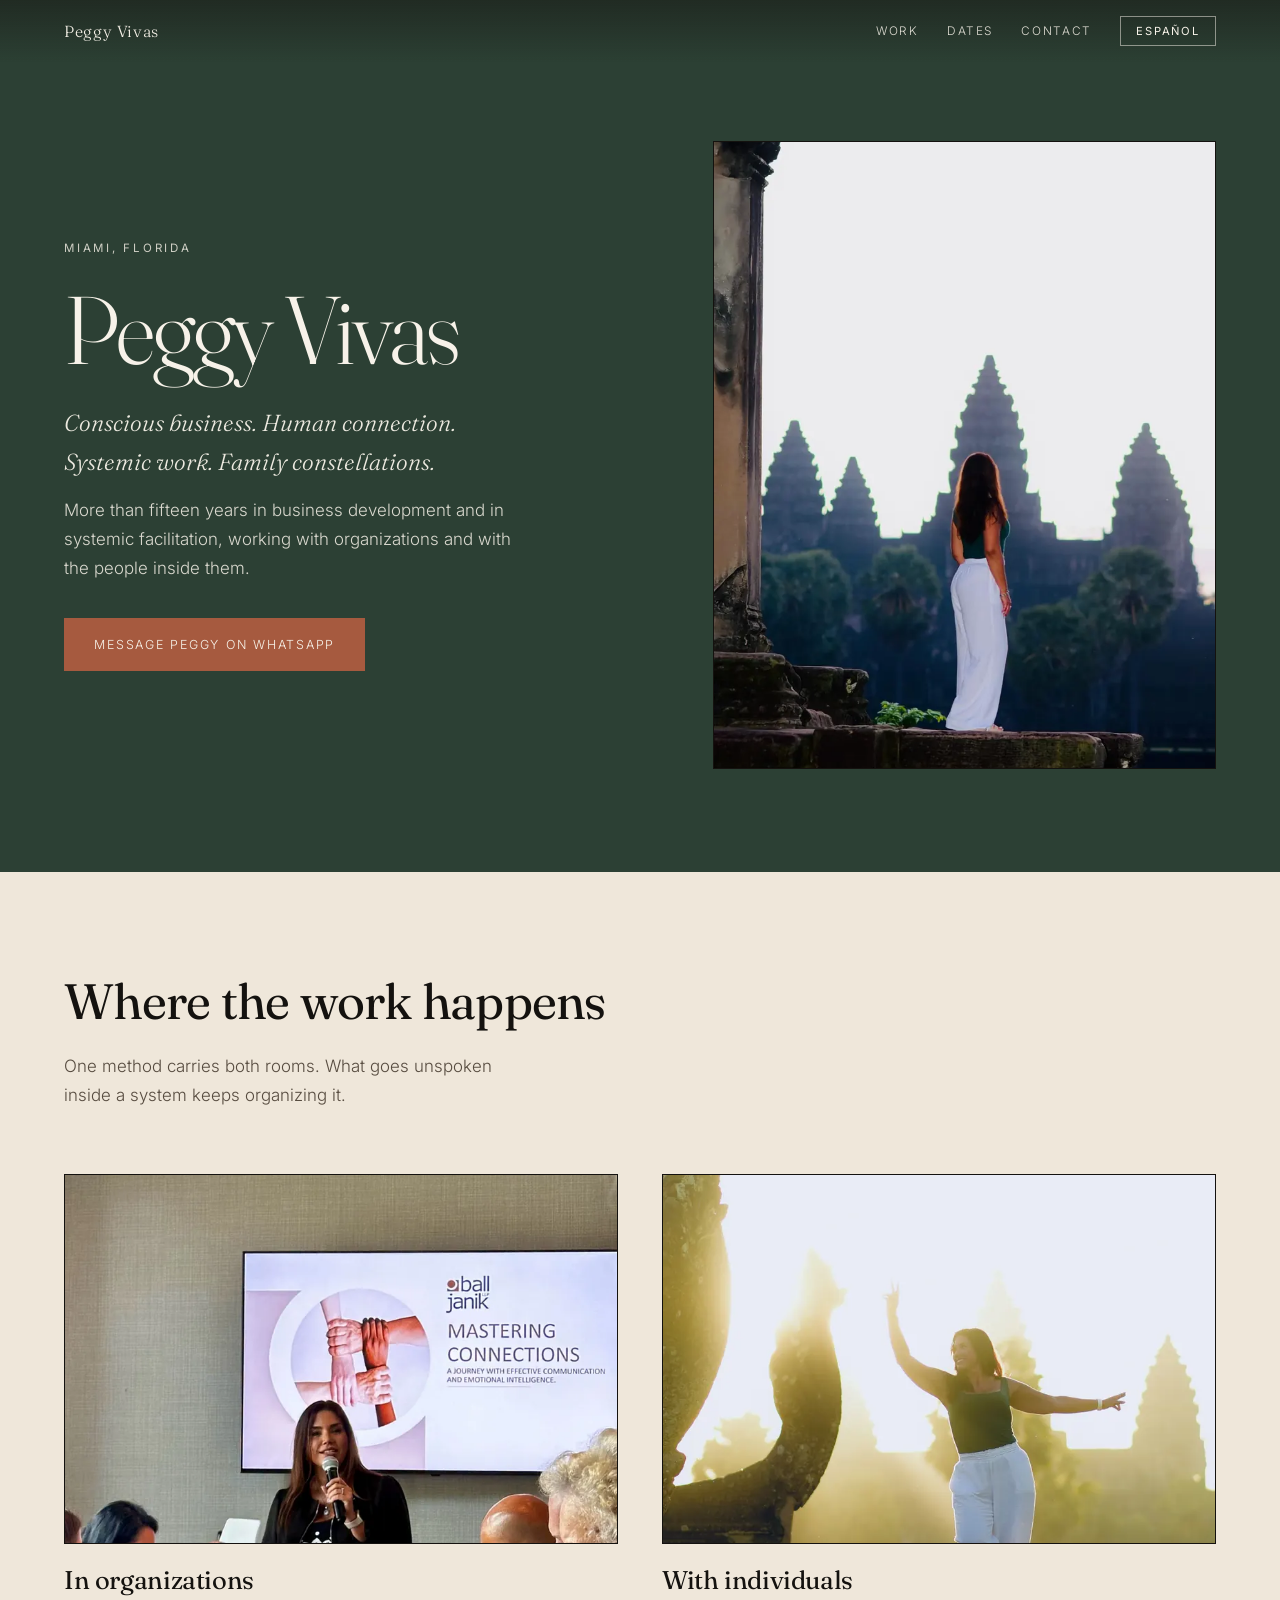
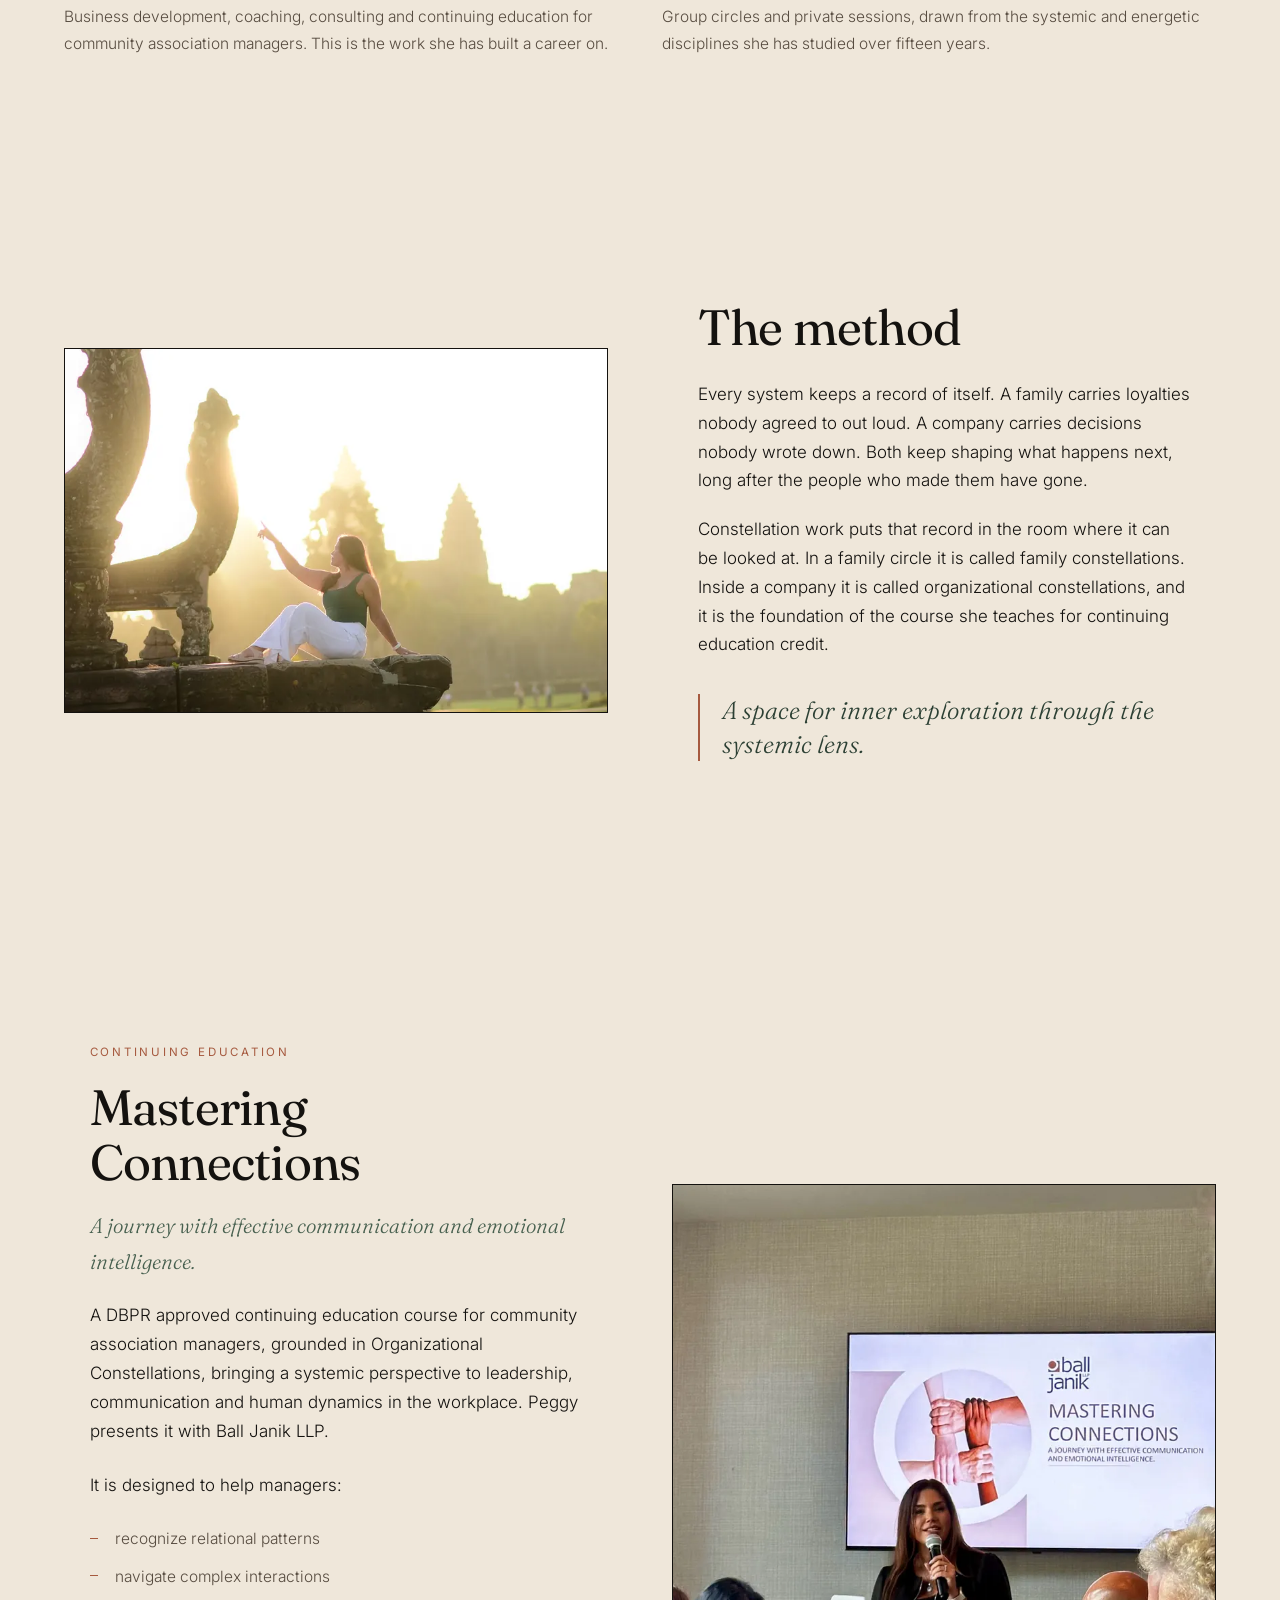
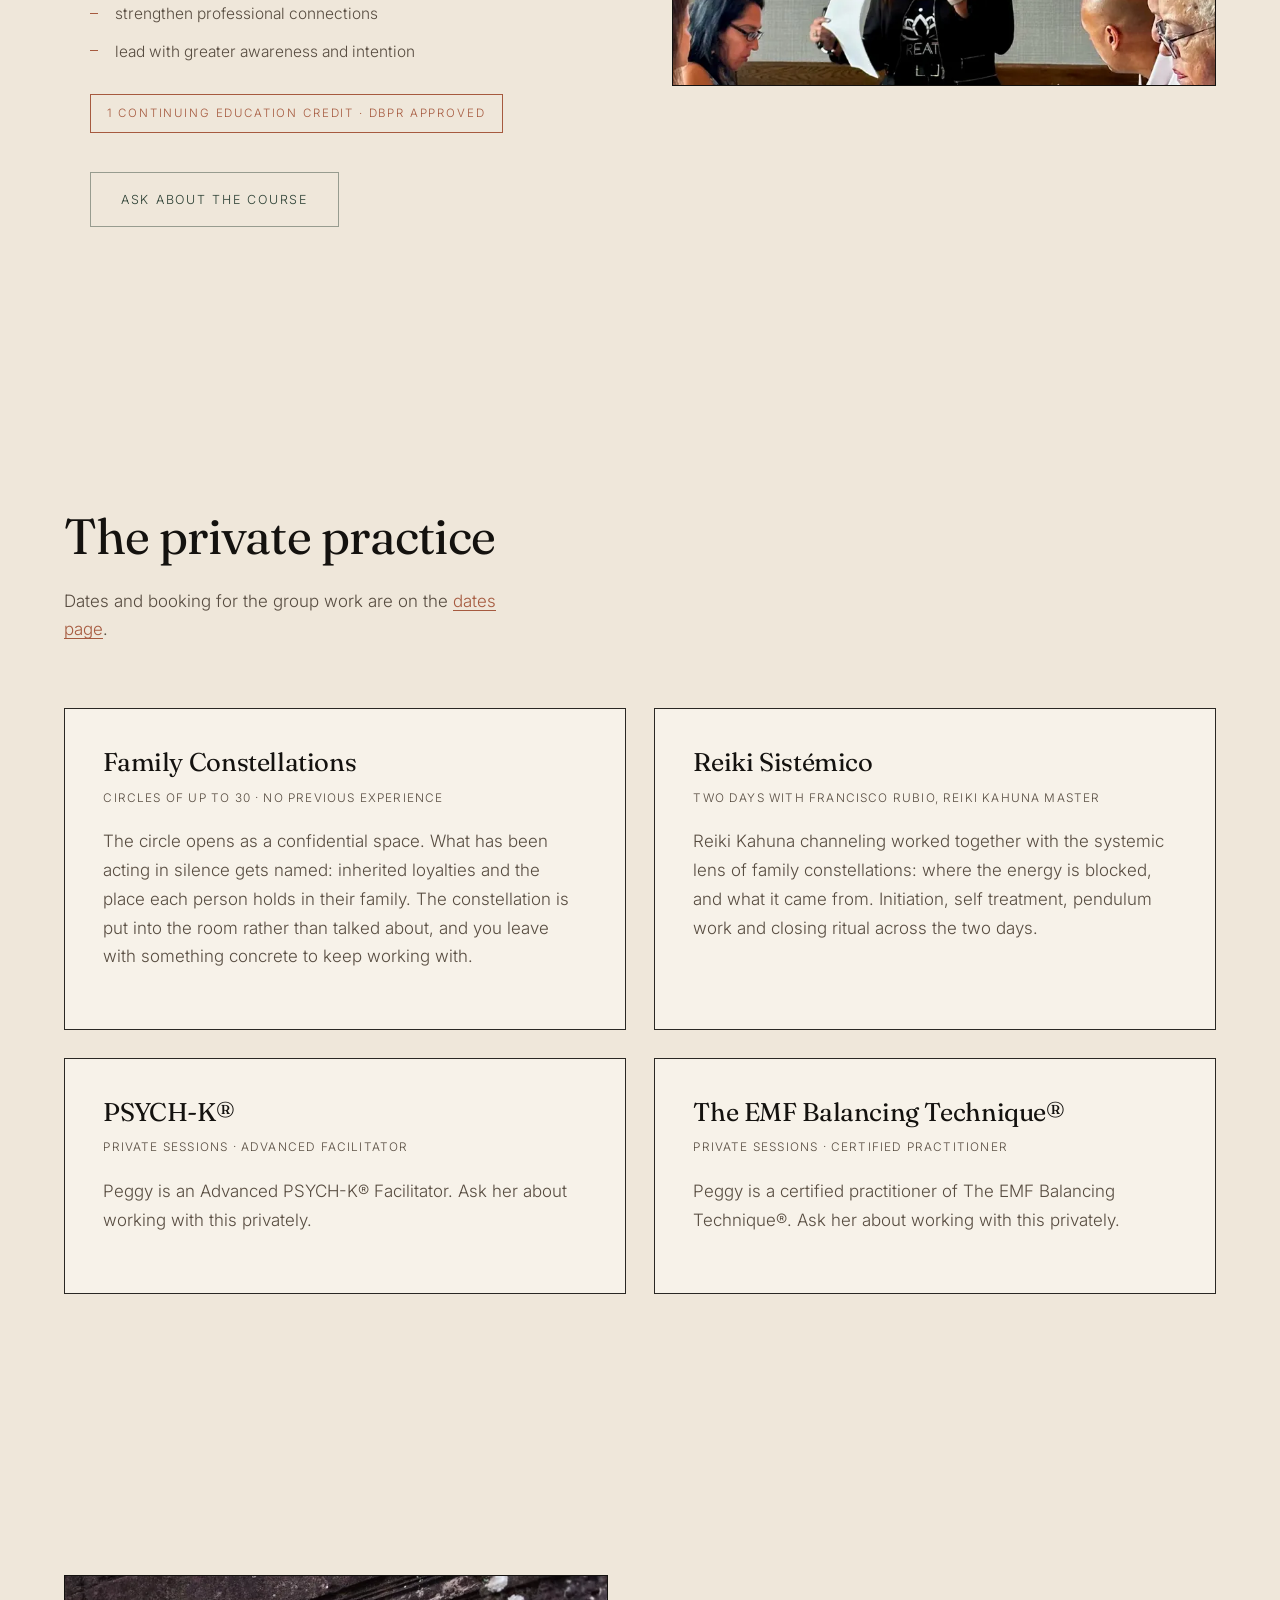
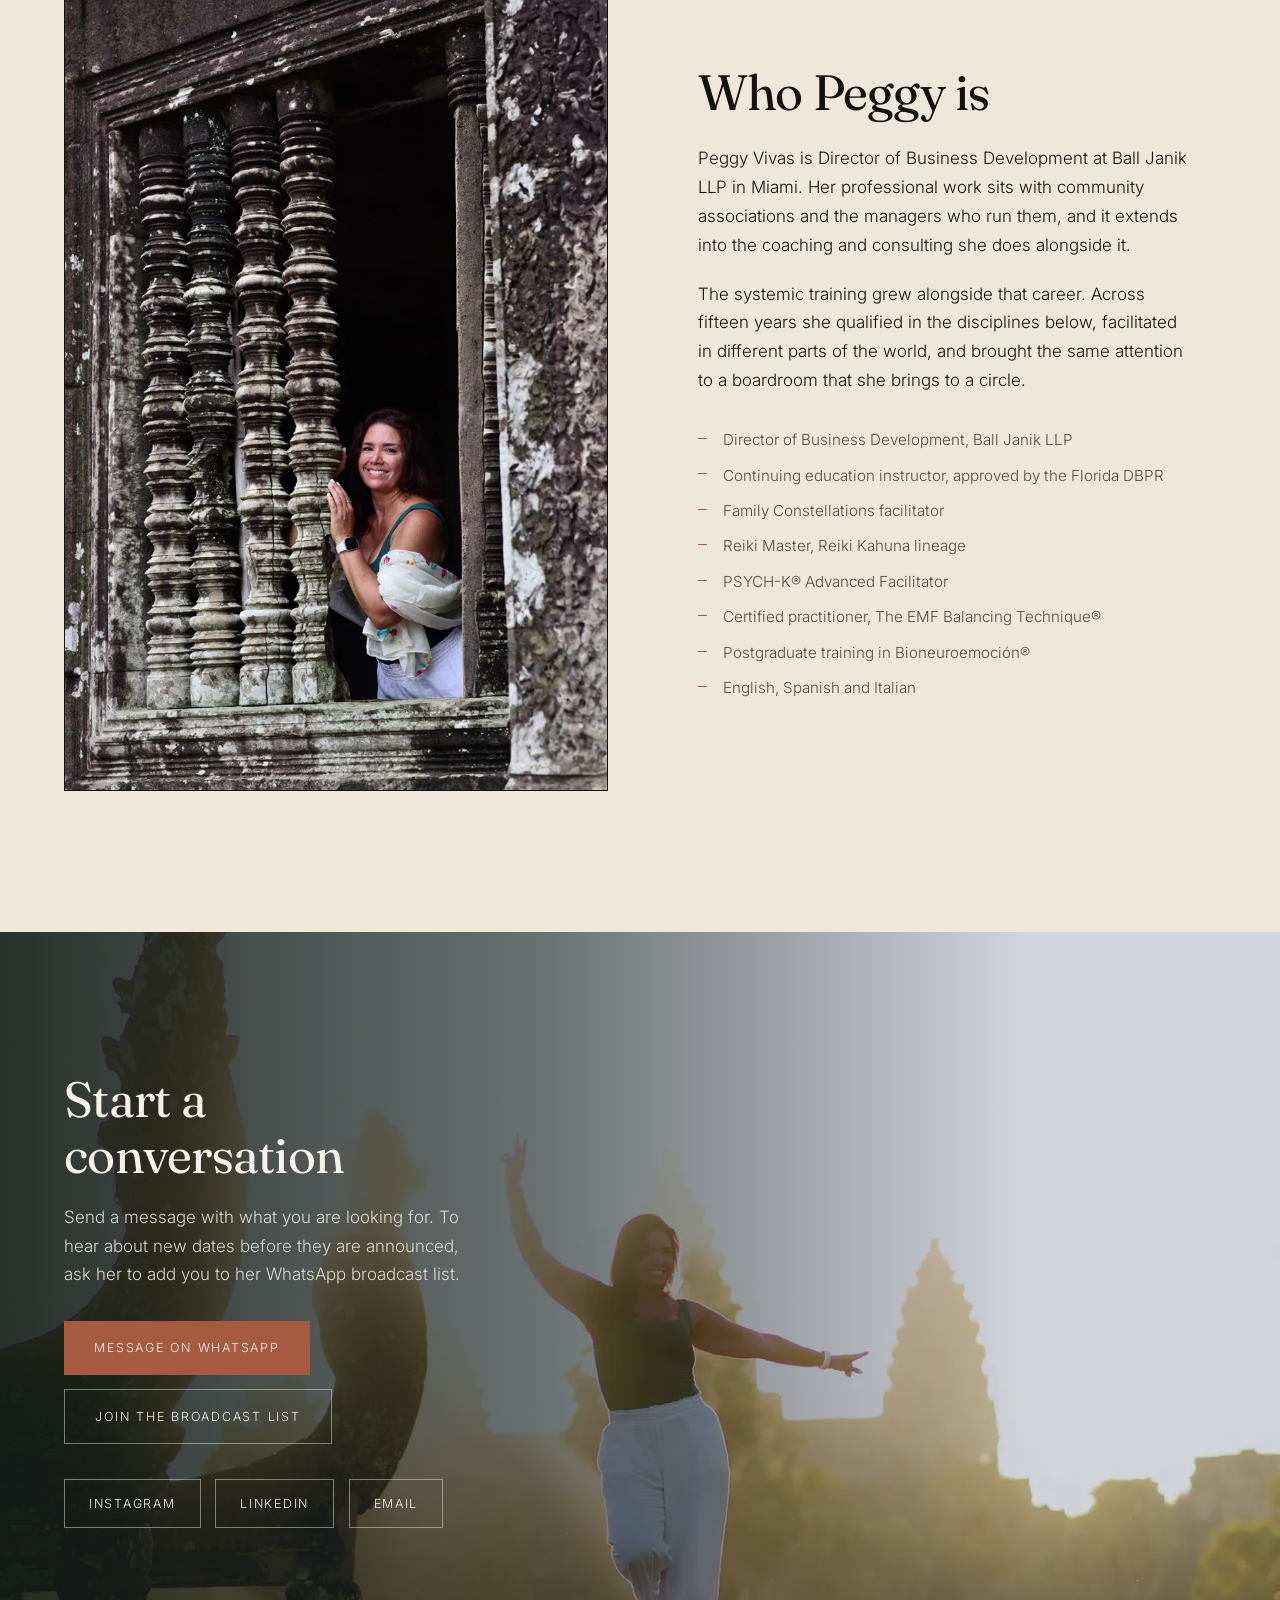
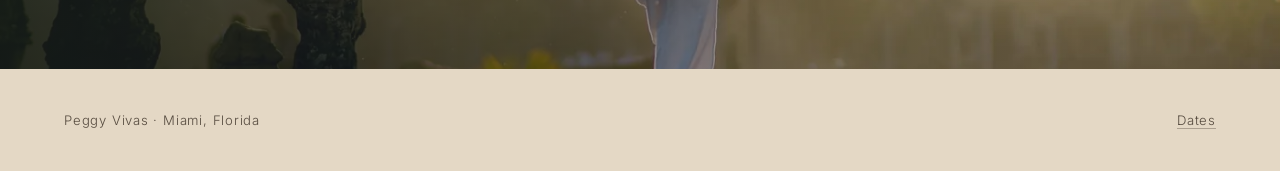
==== index.html @ c9fe48ca "Lead with the career the practice grew out of The page read as a healer who happens to teach a class" ====
<!DOCTYPE html>
<html lang="en" data-lang="en">
<head>
<meta charset="utf-8">
<meta name="viewport" content="width=device-width, initial-scale=1">
<title>Peggy Vivas · Facilitator, Teacher, Speaker</title>
<meta name="description" content="Peggy Vivas: conscious business, human connection, systemic work and family constellations. More than 15 years facilitating in different parts of the world.">
<meta property="og:title" content="Peggy Vivas · Facilitator, Teacher, Speaker">
<meta property="og:description" content="Conscious business, human connection, systemic work and family constellations.">
<meta property="og:image" content="assets/img/hero-1400.jpg">
<meta property="og:type" content="website">
<link rel="preconnect" href="https://fonts.googleapis.com">
<link rel="preconnect" href="https://fonts.gstatic.com" crossorigin>
<link href="https://fonts.googleapis.com/css2?family=Fraunces:ital,opsz,wght@0,9..144,300..600;1,9..144,300..500&family=Inter:wght@300;400;500&display=swap" rel="stylesheet">
<link rel="icon" href="assets/favicon.svg" type="image/svg+xml">
<link rel="stylesheet" href="styles.css">
</head>
<body>

<a class="skip" href="#main"><span lang="en">Skip to content</span><span lang="es">Ir al contenido</span></a>

<header class="topbar">
  <a class="topbar__name" href="#top">Peggy Vivas</a>
  <nav class="topbar__nav">
    <a href="#work"><span lang="en">Work</span><span lang="es">Trabajo</span></a>
    <a class="nav-key" href="events.html"><span lang="en">Dates</span><span lang="es">Fechas</span></a>
    <a href="#contact"><span lang="en">Contact</span><span lang="es">Contacto</span></a>
    <button class="langtoggle" id="langtoggle" type="button" aria-live="polite">
      <span lang="en">Español</span><span lang="es">English</span>
    </button>
  </nav>
</header>

<main id="main">

<!-- ── Hero ───────────────────────────────────────────── -->
<section class="hero" id="top">
  <picture class="hero__media">
    <source type="image/webp" srcset="assets/img/hero-800.webp" sizes="(min-width: 900px) 44vw, 100vw">
    <img src="assets/img/hero-800.jpg" alt="Peggy Vivas standing before the towers of Angkor Wat at dawn" width="1138" height="1600" fetchpriority="high">
  </picture>
  <div class="hero__body">
    <p class="eyebrow">Miami, Florida</p>
    <h1 class="hero__name">Peggy&nbsp;Vivas</h1>
    <p class="hero__sub">
      <span lang="en">Conscious business. Human connection. Systemic work. Family constellations.</span>
      <span lang="es">Negocios conscientes. Conexión humana. Trabajo sistémico. Constelaciones familiares.</span>
    </p>
    <p class="hero__lead">
      <span lang="en">More than fifteen years in business development and in systemic facilitation, working with organizations and with the people inside them.</span>
      <span lang="es">Más de quince años en desarrollo de negocios y en facilitación sistémica, trabajando con organizaciones y con las personas que las sostienen.</span>
    </p>
    <a class="btn btn--clay" href="https://wa.me/17862901127?text=Hola%20Peggy%2C%20vi%20tu%20p%C3%A1gina%20y%20quiero%20saber%20m%C3%A1s." target="_blank" rel="noopener">
      <span lang="en">Message Peggy on WhatsApp</span><span lang="es">Escríbele por WhatsApp</span>
    </a>
  </div>
</section>

<!-- ── Where she works ────────────────────────────────── -->
<section class="section section--tight" id="sides">
  <header class="section__head reveal">
    <h2>
      <span lang="en">Where the work happens</span>
      <span lang="es">Dónde sucede el trabajo</span>
    </h2>
    <p class="section__intro">
      <span lang="en">One method carries both rooms. What goes unspoken inside a system keeps organizing it.</span>
      <span lang="es">Un mismo método sostiene las dos salas. Lo que no se dice dentro de un sistema lo sigue organizando.</span>
    </p>
  </header>

  <div class="sides">
    <article class="side side--room reveal">
      <picture class="frame">
        <source type="image/webp" srcset="assets/img/speaking-800.webp 800w, assets/img/speaking-1400.webp 1400w" sizes="(min-width: 760px) 46vw, 100vw">
        <img src="assets/img/speaking-800.jpg" alt="Peggy presenting Mastering Connections to a seated audience" width="1665" height="1536" loading="lazy">
      </picture>
      <h3><span lang="en">In organizations</span><span lang="es">En las organizaciones</span></h3>
      <p><span lang="en">Business development, coaching, consulting and continuing education for community association managers. This is the work she has built a career on.</span>
         <span lang="es">Desarrollo de negocios, coaching, consultoría y educación continua para community association managers. Sobre este trabajo construyó su carrera.</span></p>
    </article>

    <article class="side side--road reveal">
      <picture class="frame">
        <source type="image/webp" srcset="assets/img/road-800.webp 800w, assets/img/road-1400.webp 1400w" sizes="(min-width: 760px) 46vw, 100vw">
        <img src="assets/img/road-800.jpg" alt="Peggy with both arms open in the golden morning light" width="1968" height="2944" loading="lazy">
      </picture>
      <h3><span lang="en">With individuals</span><span lang="es">Con las personas</span></h3>
      <p><span lang="en">Group circles and private sessions, drawn from the systemic and energetic disciplines she has studied over fifteen years.</span>
         <span lang="es">Círculos grupales y sesiones privadas, desde las disciplinas sistémicas y energéticas que estudió durante quince años.</span></p>
    </article>
  </div>
</section>

<!-- ── The method ─────────────────────────────────────── -->
<section class="split reveal" id="how">
  <div class="split__media">
    <picture class="frame">
      <source type="image/webp" srcset="assets/img/reach-800.webp 800w, assets/img/reach-1400.webp 1400w, assets/img/reach-2000.webp 2000w" sizes="(min-width: 900px) 46vw, 100vw">
      <img src="assets/img/reach-1400.jpg" alt="Peggy seated on stone, one arm raised toward the morning sun" width="2944" height="1968" loading="lazy">
    </picture>
  </div>
  <div class="split__text">
    <h2><span lang="en">The method</span><span lang="es">El método</span></h2>
    <p lang="en">Every system keeps a record of itself. A family carries loyalties nobody agreed to out loud. A company carries decisions nobody wrote down. Both keep shaping what happens next, long after the people who made them have gone.</p>
    <p lang="es">Todo sistema guarda un registro de sí mismo. Una familia carga lealtades que nadie acordó en voz alta. Una empresa carga decisiones que nadie escribió. Ambos siguen dando forma a lo que viene, mucho después de que las personas que los crearon ya no estén.</p>
    <p lang="en">Constellation work puts that record in the room where it can be looked at. In a family circle it is called family constellations. Inside a company it is called organizational constellations, and it is the foundation of the course she teaches for continuing education credit.</p>
    <p lang="es">El trabajo de constelaciones pone ese registro en la sala, donde se puede mirar. En un círculo familiar se llama constelaciones familiares. Dentro de una empresa se llama constelaciones organizacionales, y es la base del curso que enseña con crédito de educación continua.</p>
    <p class="pull">
      <span lang="en">A space for inner exploration through the systemic lens.</span>
      <span lang="es">Un espacio de exploración interior a través de la mirada sistémica.</span>
    </p>
  </div>
</section>

<!-- ── Mastering Connections ──────────────────────────── -->
<section class="split split--reverse reveal" id="classes">
  <div class="split__media">
    <picture class="frame">
      <source type="image/webp" srcset="assets/img/speaking-800.webp 800w, assets/img/speaking-1400.webp 1400w" sizes="(min-width: 900px) 46vw, 100vw">
      <img src="assets/img/speaking-1400.jpg" alt="Peggy presenting Mastering Connections" width="1665" height="1536" loading="lazy">
    </picture>
  </div>
  <div class="split__text">
    <p class="eyebrow eyebrow--dark">
      <span lang="en">Continuing education</span>
      <span lang="es">Educación continua</span>
    </p>
    <h2>Mastering Connections</h2>
    <p class="subhead">
      <span lang="en">A journey with effective communication and emotional intelligence.</span>
      <span lang="es">Un recorrido por la comunicación efectiva y la inteligencia emocional.</span>
    </p>
    <p lang="en">A DBPR approved continuing education course for community association managers, grounded in Organizational Constellations, bringing a systemic perspective to leadership, communication and human dynamics in the workplace. Peggy presents it with Ball Janik LLP.</p>
    <p lang="es">Un curso de educación continua aprobado por el DBPR para community association managers, basado en Constelaciones Organizacionales, que lleva la mirada sistémica al liderazgo, la comunicación y las dinámicas humanas en el trabajo. Peggy lo presenta junto a Ball Janik LLP.</p>
    <p class="course__intro">
      <span lang="en">It is designed to help managers:</span>
      <span lang="es">Está diseñado para que los managers puedan:</span>
    </p>
    <ul class="course">
      <li><span lang="en">recognize relational patterns</span><span lang="es">reconocer patrones relacionales</span></li>
      <li><span lang="en">navigate complex interactions</span><span lang="es">atravesar interacciones complejas</span></li>
      <li><span lang="en">strengthen professional connections</span><span lang="es">fortalecer los vínculos profesionales</span></li>
      <li><span lang="en">lead with greater awareness and intention</span><span lang="es">liderar con más conciencia e intención</span></li>
    </ul>
    <p class="credit">
      <span lang="en">1 continuing education credit · DBPR approved</span>
      <span lang="es">1 crédito de educación continua · aprobado por el DBPR</span>
    </p>
    <p>
      <a class="btn btn--ghost" href="https://wa.me/17862901127?text=Hola%20Peggy%2C%20quiero%20informaci%C3%B3n%20sobre%20la%20clase%20Mastering%20Connections." target="_blank" rel="noopener">
        <span lang="en">Ask about the course</span><span lang="es">Pregunta por el curso</span>
      </a>
    </p>
  </div>
</section>

<!-- ── Private practice ───────────────────────────────── -->
<section class="section" id="work">
  <header class="section__head reveal">
    <h2><span lang="en">The private practice</span><span lang="es">La práctica privada</span></h2>
    <p class="section__intro">
      <span lang="en">Dates and booking for the group work are on the <a href="events.html">dates page</a>.</span>
      <span lang="es">Las fechas y reservas del trabajo grupal están en la <a href="events.html">página de fechas</a>.</span>
    </p>
  </header>

  <div class="cards">
    <article class="card reveal">
      <h3><span lang="en">Family Constellations</span><span lang="es">Constelaciones Familiares</span></h3>
      <p class="card__meta">
        <span lang="en">Circles of up to 30 · no previous experience</span>
        <span lang="es">Círculos de hasta 30 personas · sin experiencia previa</span>
      </p>
      <p lang="en">The circle opens as a confidential space. What has been acting in silence gets named: inherited loyalties and the place each person holds in their family. The constellation is put into the room rather than talked about, and you leave with something concrete to keep working with.</p>
      <p lang="es">Se abre el círculo como un espacio confidencial. Se nombra lo que actúa en silencio: lealtades heredadas y el lugar que cada quien ocupa en su familia. La constelación se pone en el espacio en lugar de hablarla, y te llevas algo concreto para sostener el trabajo después.</p>
    </article>

    <article class="card reveal">
      <h3>Reiki Sistémico</h3>
      <p class="card__meta">
        <span lang="en">Two days with Francisco Rubio, Reiki Kahuna master</span>
        <span lang="es">Dos días junto a Francisco Rubio, maestro de Reiki Kahuna</span>
      </p>
      <p lang="en">Reiki Kahuna channeling worked together with the systemic lens of family constellations: where the energy is blocked, and what it came from. Initiation, self treatment, pendulum work and closing ritual across the two days.</p>
      <p lang="es">La canalización energética del Reiki Kahuna junto a la mirada profunda de las Constelaciones Familiares: dónde está el bloqueo y de dónde viene. Iniciación, autotratamiento, trabajo con péndulo y ritual de cierre a lo largo de los dos días.</p>
    </article>

    <article class="card reveal">
      <h3>PSYCH-K®</h3>
      <p class="card__meta">
        <span lang="en">Private sessions · Advanced Facilitator</span>
        <span lang="es">Sesiones privadas · Facilitadora Avanzada</span>
      </p>
      <p lang="en">Peggy is an Advanced PSYCH-K® Facilitator. Ask her about working with this privately.</p>
      <p lang="es">Peggy es Facilitadora Avanzada de PSYCH-K®. Pregúntale por sesiones privadas.</p>
    </article>

    <article class="card reveal">
      <h3>The EMF Balancing Technique®</h3>
      <p class="card__meta">
        <span lang="en">Private sessions · certified practitioner</span>
        <span lang="es">Sesiones privadas · practicante certificada</span>
      </p>
      <p lang="en">Peggy is a certified practitioner of The EMF Balancing Technique®. Ask her about working with this privately.</p>
      <p lang="es">Peggy es practicante certificada de The EMF Balancing Technique®. Pregúntale por sesiones privadas.</p>
    </article>
  </div>
</section>

<!-- ── About ──────────────────────────────────────────── -->
<section class="split reveal" id="about">
  <div class="split__media">
    <picture class="frame">
      <source type="image/webp" srcset="assets/img/window-800.webp" sizes="(min-width: 900px) 44vw, 100vw">
      <img src="assets/img/window-800.jpg" alt="Peggy at a carved temple window, resting against the stone columns" width="1066" height="1600" loading="lazy">
    </picture>
  </div>
  <div class="split__text">
    <h2><span lang="en">Who Peggy is</span><span lang="es">Quién es Peggy</span></h2>
    <p lang="en">Peggy Vivas is Director of Business Development at Ball Janik LLP in Miami. Her professional work sits with community associations and the managers who run them, and it extends into the coaching and consulting she does alongside it.</p>
    <p lang="es">Peggy Vivas es Directora de Desarrollo de Negocios en Ball Janik LLP, en Miami. Su trabajo profesional está con las asociaciones comunitarias y los managers que las dirigen, y se extiende al coaching y la consultoría que hace junto a ese trabajo.</p>
    <p lang="en">The systemic training grew alongside that career. Across fifteen years she qualified in the disciplines below, facilitated in different parts of the world, and brought the same attention to a boardroom that she brings to a circle.</p>
    <p lang="es">La formación sistémica creció junto a esa carrera. A lo largo de quince años se certificó en las disciplinas que siguen, facilitó en distintas partes del mundo, y llevó a una sala de juntas la misma atención que lleva a un círculo.</p>
    <ul class="creds">
      <li><span lang="en">Director of Business Development, Ball Janik LLP</span><span lang="es">Directora de Desarrollo de Negocios, Ball Janik LLP</span></li>
      <li><span lang="en">Continuing education instructor, approved by the Florida DBPR</span><span lang="es">Instructora de educación continua, aprobada por el DBPR de Florida</span></li>
      <li><span lang="en">Family Constellations facilitator</span><span lang="es">Facilitadora de Constelaciones Familiares</span></li>
      <li><span lang="en">Reiki Master, Reiki Kahuna lineage</span><span lang="es">Maestra de Reiki, linaje Reiki Kahuna</span></li>
      <li><span lang="en">PSYCH-K® Advanced Facilitator</span><span lang="es">Facilitadora Avanzada de PSYCH-K®</span></li>
      <li><span lang="en">Certified practitioner, The EMF Balancing Technique®</span><span lang="es">Practicante certificada de The EMF Balancing Technique®</span></li>
      <li><span lang="en">Postgraduate training in Bioneuroemoción®</span><span lang="es">Postgrado en Bioneuroemoción®</span></li>
      <li><span lang="en">English, Spanish and Italian</span><span lang="es">Inglés, español e italiano</span></li>
    </ul>
  </div>
</section>

<!-- ── Contact ────────────────────────────────────────── -->
<section class="closing reveal" id="contact">
  <picture class="closing__media">
    <source type="image/webp" srcset="assets/img/open-800.webp 800w, assets/img/open-1400.webp 1400w, assets/img/open-2000.webp 2000w" sizes="100vw">
    <img src="assets/img/open-1400.jpg" alt="Peggy walking with both arms open in the morning light" width="2944" height="1968" loading="lazy">
  </picture>
  <div class="closing__body">
    <h2><span lang="en">Start a conversation</span><span lang="es">Escríbele</span></h2>
    <p>
      <span lang="en">Send a message with what you are looking for. To hear about new dates before they are announced, ask her to add you to her WhatsApp broadcast list.</span>
      <span lang="es">Manda un mensaje con lo que estás buscando. Para enterarte de las nuevas fechas antes de que se anuncien, pídele que te agregue a su lista de difusión de WhatsApp.</span>
    </p>
    <div class="closing__actions">
      <a class="btn btn--clay" href="https://wa.me/17862901127?text=Hola%20Peggy%2C%20vi%20tu%20p%C3%A1gina%20y%20quiero%20saber%20m%C3%A1s." target="_blank" rel="noopener">
        <span lang="en">Message on WhatsApp</span><span lang="es">Escribir por WhatsApp</span>
      </a>
      <a class="btn btn--quiet" href="https://wa.me/17862901127?text=Hola%20Peggy%2C%20quiero%20unirme%20a%20tu%20lista%20de%20difusi%C3%B3n%20para%20enterarme%20de%20las%20pr%C3%B3ximas%20fechas." target="_blank" rel="noopener">
        <span lang="en">Join the broadcast list</span><span lang="es">Unirme a la lista de difusión</span>
      </a>
    </div>
    <ul class="elsewhere">
      <li><a class="btn btn--quiet" href="https://www.instagram.com/peggyc.viv/" target="_blank" rel="noopener">Instagram</a></li>
      <li><a class="btn btn--quiet" href="https://www.linkedin.com/in/peggy-vivas-ba79a423/" target="_blank" rel="noopener">LinkedIn</a></li>
      <li><a class="btn btn--quiet" href="mailto:peggyvivas@gmail.com">Email</a></li>
    </ul>
  </div>
</section>

</main>

<footer class="foot">
  <p>Peggy Vivas · Miami, Florida</p>
  <p class="foot__links"><a class="nav-key" href="events.html"><span lang="en">Dates</span><span lang="es">Fechas</span></a></p>
</footer>

<script src="app.js"></script>
</body>
</html>
---- styles.css ----
/* Peggy Vivas
   Palette: beige and stone from the temple walls, tree green, terracotta,
   brown, and near black for the frames. */

:root {
  --beige:      #EFE7DA;
  --beige-deep: #E4D8C5;
  --paper:      #F7F2E9;
  --stone:      #BFAE94;
  --green:      #2C4034;
  --green-soft: #47604F;
  --clay:       #A65A3F;
  --clay-deep:  #8C4830;
  --brown:      #5C4632;
  --ink:        #14120F;
  --ink-soft:   #574C40;

  --display: "Fraunces", Georgia, "Times New Roman", serif;
  --body: "Inter", -apple-system, BlinkMacSystemFont, "Segoe UI", sans-serif;

  --gutter: clamp(1.25rem, 5vw, 5rem);
  --block: clamp(4rem, 11vw, 9rem);
  --measure: 34rem;
}

/* ── Language switching ──────────────────────────────── */
html[data-lang="en"] [lang="es"] { display: none; }
html[data-lang="es"] [lang="en"] { display: none; }

/* ── Base ────────────────────────────────────────────── */
*, *::before, *::after { box-sizing: border-box; }

html { scroll-behavior: smooth; -webkit-text-size-adjust: 100%; }

body {
  margin: 0;
  background: var(--beige);
  color: var(--ink);
  font-family: var(--body);
  font-size: clamp(1rem, 0.96rem + 0.2vw, 1.0625rem);
  font-weight: 300;
  line-height: 1.7;
  -webkit-font-smoothing: antialiased;
}

h1, h2, h3 {
  font-family: var(--display);
  font-weight: 400;
  line-height: 1.12;
  letter-spacing: -0.015em;
  margin: 0;
}
h2 { font-size: clamp(1.9rem, 1.3rem + 2.4vw, 3.1rem); }
h3 { font-size: clamp(1.25rem, 1.1rem + 0.7vw, 1.6rem); }

p { margin: 0 0 1.15em; max-width: var(--measure); }
p:last-child { margin-bottom: 0; }

img { display: block; width: 100%; height: auto; }
a { color: inherit; }

.skip {
  position: absolute; left: -9999px; top: 0; z-index: 100;
  background: var(--green); color: var(--paper);
  padding: 0.75rem 1.25rem;
}
.skip:focus { left: 0; }

:focus-visible { outline: 2px solid var(--clay); outline-offset: 3px; }

/* the top bar is fixed, so anchored sections need to clear it */
[id] { scroll-margin-top: 5rem; }

.eyebrow {
  font-size: 0.72rem;
  letter-spacing: 0.24em;
  text-transform: uppercase;
  font-weight: 400;
  margin-bottom: 1.1rem;
  color: var(--stone);
}
.eyebrow--dark { color: var(--clay); }

/* black frames, the way she likes her pictures hung */
.frame {
  display: block;
  border: 1px solid var(--ink);
  background: var(--ink);
  overflow: hidden;
}

/* ── Top bar ─────────────────────────────────────────── */
.topbar {
  position: fixed; inset: 0 0 auto 0; z-index: 50;
  display: flex; align-items: center; justify-content: space-between;
  padding: 1rem var(--gutter);
  background: linear-gradient(to bottom, rgba(20, 18, 15, 0.45), transparent);
  transition: background 0.35s ease;
}
.topbar[data-scrolled="true"] {
  background: rgba(239, 231, 218, 0.95);
  backdrop-filter: saturate(140%) blur(10px);
  box-shadow: 0 1px 0 rgba(20, 18, 15, 0.1);
}

.topbar__name {
  font-family: var(--display);
  font-size: 1rem;
  letter-spacing: 0.04em;
  text-decoration: none;
  color: var(--paper);
  transition: color 0.35s ease;
}
.topbar[data-scrolled="true"] .topbar__name { color: var(--ink); }

.topbar__nav { display: flex; align-items: center; gap: clamp(0.9rem, 2.2vw, 1.8rem); }
.topbar__nav a {
  font-size: 0.74rem;
  letter-spacing: 0.14em;
  text-transform: uppercase;
  text-decoration: none;
  color: rgba(247, 242, 233, 0.88);
  transition: color 0.35s ease;
}
.topbar__nav a:hover { color: var(--paper); }
.topbar[data-scrolled="true"] .topbar__nav a { color: var(--ink-soft); }
.topbar[data-scrolled="true"] .topbar__nav a:hover { color: var(--ink); }

.langtoggle {
  font-family: var(--body);
  font-size: 0.7rem;
  letter-spacing: 0.16em;
  text-transform: uppercase;
  color: var(--paper);
  background: transparent;
  border: 1px solid rgba(247, 242, 233, 0.5);
  padding: 0.45rem 0.95rem;
  cursor: pointer;
  transition: color 0.35s ease, border-color 0.35s ease, background 0.2s ease;
}
.langtoggle:hover { background: rgba(247, 242, 233, 0.16); }
.topbar[data-scrolled="true"] .langtoggle { color: var(--ink); border-color: rgba(20, 18, 15, 0.35); }
.topbar[data-scrolled="true"] .langtoggle:hover { background: rgba(20, 18, 15, 0.06); }

@media (max-width: 560px) {
  /* keep the one cross-page link reachable on a phone */
  .topbar__nav a:not(.nav-key) { display: none; }
  .topbar__nav { gap: 0.8rem; }
}

/* ── Buttons ─────────────────────────────────────────── */
.btn {
  display: inline-block;
  font-size: 0.78rem;
  letter-spacing: 0.14em;
  text-transform: uppercase;
  text-decoration: none;
  padding: 1rem 1.9rem;
  transition: transform 0.2s ease, background 0.2s ease, color 0.2s ease;
}
.btn--clay { background: var(--clay); color: var(--paper); }
.btn--clay:hover { background: var(--clay-deep); transform: translateY(-2px); }
.btn--ghost {
  border: 1px solid rgba(44, 64, 52, 0.45);
  color: var(--green);
  margin-top: 1.6rem;
}
.btn--ghost:hover { background: rgba(44, 64, 52, 0.07); }
.btn--quiet { border: 1px solid rgba(247, 242, 233, 0.45); color: var(--paper); }
.btn--quiet:hover { background: rgba(247, 242, 233, 0.14); }

/* ── Hero ────────────────────────────────────────────── */
.hero { position: relative; min-height: 100svh; display: flex; align-items: flex-end; }
.hero__media { position: absolute; inset: 0; }
.hero__media img { width: 100%; height: 100%; object-fit: cover; object-position: 50% 38%; }
.hero::after {
  content: "";
  position: absolute; inset: 0;
  background:
    linear-gradient(to right, rgba(20, 18, 15, 0.64) 0%, rgba(20, 18, 15, 0.26) 46%, rgba(20, 18, 15, 0) 76%),
    linear-gradient(to top, rgba(20, 18, 15, 0.7) 0%, rgba(20, 18, 15, 0.26) 42%, rgba(20, 18, 15, 0.04) 72%);
}
.hero__body {
  position: relative; z-index: 2;
  padding: var(--gutter);
  padding-bottom: clamp(3rem, 8vw, 6rem);
  color: var(--paper);
  max-width: 44rem;
}
.hero__name {
  font-size: clamp(2.9rem, 1.6rem + 6vw, 6rem);
  font-weight: 300;
  letter-spacing: -0.03em;
  margin-bottom: 1.2rem;
}
.hero__sub {
  font-family: var(--display);
  font-size: clamp(1.05rem, 1rem + 0.7vw, 1.45rem);
  font-style: italic;
  color: rgba(247, 242, 233, 0.95);
  margin-bottom: 0.9rem;
  max-width: 30rem;
}
.hero__lead { color: rgba(247, 242, 233, 0.85); max-width: 29rem; margin-bottom: 2.2rem; }
.hero .eyebrow { color: rgba(247, 242, 233, 0.8); }

/* On a wide screen the portrait photograph sits in its own frame
   instead of being cropped into a band. */
@media (min-width: 900px) {
  .hero {
    min-height: 0;
    display: grid;
    grid-template-columns: 1fr 0.86fr;
    align-items: center;
    gap: clamp(2rem, 5vw, 5rem);
    padding: clamp(7rem, 11vw, 10rem) var(--gutter) clamp(4rem, 8vw, 7rem);
    background: var(--green);
  }
  .hero::after { display: none; }
  .hero__media {
    position: relative;
    order: 2;
    border: 1px solid var(--ink);
    background: var(--ink);
  }
  .hero__media img { aspect-ratio: 4 / 5; object-position: 50% 40%; }
  .hero__body { padding: 0; max-width: none; }
}

/* ── Quote band ──────────────────────────────────────── */
.band--quote {
  background: var(--green);
  color: var(--paper);
  padding: var(--block) var(--gutter);
  text-align: center;
}
.band--quote blockquote { margin: 0 auto; max-width: 38ch; }
.band--quote blockquote p {
  font-family: var(--display);
  font-size: clamp(1.7rem, 1.1rem + 2.4vw, 3rem);
  line-height: 1.22;
  font-weight: 300;
  margin: 0 auto;
  max-width: none;
}
.band__after { margin: 2rem auto 0; color: rgba(247, 242, 233, 0.72); font-size: 0.95rem; }

/* ── Split sections ──────────────────────────────────── */
.split {
  display: grid;
  gap: clamp(2rem, 5vw, 4.5rem);
  align-items: center;
  padding: var(--block) var(--gutter);
}
.split__text h2 { margin-bottom: 1.5rem; }

.pull {
  font-family: var(--display);
  font-style: italic;
  font-size: clamp(1.15rem, 1rem + 0.9vw, 1.55rem);
  line-height: 1.34;
  color: var(--green);
  border-left: 2px solid var(--clay);
  padding-left: 1.4rem;
  margin-top: 2.2rem;
}

.creds { list-style: none; margin: 2rem 0 0; padding: 0; display: grid; gap: 0.6rem; max-width: var(--measure); }
.creds li { padding-left: 1.6rem; position: relative; font-size: 0.95rem; color: var(--ink-soft); }
.creds li::before {
  content: ""; position: absolute; left: 0; top: 0.72em;
  width: 0.6rem; height: 1px; background: var(--clay);
}

/* ── Sections and cards ──────────────────────────────── */
.section { padding: var(--block) var(--gutter); }
.section--tight { padding-block: clamp(3.5rem, 8vw, 6.5rem); }
.section__head { margin-bottom: clamp(2.5rem, 5vw, 4rem); }
.section__head h2 { max-width: 22ch; }
.section__intro { margin-top: 1.4rem; color: var(--ink-soft); max-width: 46ch; }
.section__intro a { color: var(--clay); text-underline-offset: 3px; }

.subhead {
  font-family: var(--display);
  font-style: italic;
  font-size: clamp(1.05rem, 0.95rem + 0.6vw, 1.3rem);
  color: var(--green-soft);
  margin-top: -0.4rem;
  margin-bottom: 1.4rem;
}

.cards { display: grid; gap: clamp(1rem, 2.4vw, 1.75rem); }
.card {
  background: var(--paper);
  border: 1px solid rgba(20, 18, 15, 0.9);
  padding: clamp(1.6rem, 3vw, 2.4rem);
  transition: transform 0.25s ease;
}
.card:hover { transform: translateY(-3px); }
.card h3 { margin-bottom: 0.7rem; }
.card__meta {
  font-size: 0.74rem; letter-spacing: 0.1em; text-transform: uppercase;
  color: var(--stone); margin-bottom: 1.2rem;
}
.card p { color: var(--ink-soft); }

/* Three sides */
.sides { display: grid; gap: clamp(1.75rem, 4vw, 2.75rem); }
.side img { aspect-ratio: 4 / 5; object-fit: cover; transition: transform 0.6s ease; }
.side:hover img { transform: scale(1.03); }
.side--room img { object-position: 58% 52%; }
.side--road img { object-position: 50% 64%; }
.side h3 { margin: 1.4rem 0 0.6rem; }
.side p { color: var(--ink-soft); font-size: 0.97rem; }

/* Course detail list */
.course__intro { margin-top: 1.6rem; margin-bottom: 0; color: var(--ink); }
.course { list-style: none; margin: 1.6rem 0 0; padding: 0; display: grid; gap: 0.7rem; max-width: var(--measure); }
.course li { padding-left: 1.6rem; position: relative; color: var(--ink-soft); font-size: 0.97rem; }
.course li::before {
  content: ""; position: absolute; left: 0; top: 0.75em;
  width: 0.55rem; height: 1px; background: var(--clay);
}
.credit {
  display: inline-block;
  margin-top: 1.8rem;
  border: 1px solid var(--clay);
  color: var(--clay);
  font-size: 0.72rem;
  letter-spacing: 0.16em;
  text-transform: uppercase;
  padding: 0.55rem 1rem;
}

/* ── Closing ─────────────────────────────────────────── */
.closing { position: relative; display: flex; align-items: center; min-height: 80svh; }
.closing__media { position: absolute; inset: 0; }
.closing__media img { width: 100%; height: 100%; object-fit: cover; object-position: 50% 45%; }
.closing::after {
  content: "";
  position: absolute; inset: 0;
  background: linear-gradient(to right, rgba(20, 28, 22, 0.9) 0%, rgba(20, 28, 22, 0.6) 42%, rgba(20, 18, 15, 0.12) 80%);
}
.closing__body {
  position: relative; z-index: 2;
  padding: var(--block) var(--gutter);
  color: var(--paper);
  max-width: 34rem;
}
.closing__body h2 { margin-bottom: 1.2rem; }
.closing__body p { color: rgba(247, 242, 233, 0.86); margin-bottom: 2rem; }
.closing__actions { display: flex; flex-wrap: wrap; gap: 0.9rem; align-items: center; }
.closing--flat { min-height: 0; background: var(--green); }
.closing--flat::after { display: none; }
.closing--flat .closing__body { max-width: 46rem; }

.elsewhere { list-style: none; display: flex; flex-wrap: wrap; gap: 0.9rem; padding: 0; margin: 2.2rem 0 0; }
.elsewhere .btn { padding: 0.8rem 1.5rem; }

/* ── Inner pages ─────────────────────────────────────── */
.page--inner { padding-top: 4.5rem; }
.page--inner .topbar {
  background: rgba(239, 231, 218, 0.95);
  backdrop-filter: saturate(140%) blur(10px);
  box-shadow: 0 1px 0 rgba(20, 18, 15, 0.1);
}

.pagehead { padding: clamp(2.5rem, 7vw, 5rem) var(--gutter) clamp(1.5rem, 4vw, 3rem); }
.pagehead h1 { font-size: clamp(2.3rem, 1.5rem + 3.4vw, 4rem); font-weight: 300; margin-bottom: 1.4rem; }
.pagehead__lead { color: var(--ink-soft); max-width: 46ch; }

/* ── Events ──────────────────────────────────────────── */
.events { padding: 0 var(--gutter) var(--block); display: grid; gap: clamp(1.5rem, 3.5vw, 2.5rem); }
.event {
  display: grid;
  gap: clamp(1.2rem, 3vw, 2.5rem);
  background: var(--paper);
  border: 1px solid rgba(20, 18, 15, 0.9);
  padding: clamp(1.6rem, 3.2vw, 2.6rem);
}
.event__when { display: flex; align-items: baseline; gap: 0.5rem; color: var(--clay); font-family: var(--display); }
.event__day { font-size: clamp(2.2rem, 1.6rem + 2vw, 3.2rem); line-height: 1; }
.event__month {
  font-size: 0.74rem; letter-spacing: 0.2em; text-transform: uppercase; font-family: var(--body);
}
.event__body h2 { font-size: clamp(1.5rem, 1.2rem + 1.2vw, 2.1rem); margin-bottom: 0.7rem; }
.event__meta {
  font-size: 0.74rem; letter-spacing: 0.1em; text-transform: uppercase;
  color: var(--stone); margin-bottom: 1.3rem;
}
.event__body p { color: var(--ink-soft); }
.event__where { margin-top: 1.2rem; font-size: 0.9rem; color: var(--ink); }
.event .btn { margin-top: 1.7rem; }

/* ── Footer ──────────────────────────────────────────── */
.foot {
  padding: 2.5rem var(--gutter);
  background: var(--beige-deep);
  font-size: 0.82rem;
  letter-spacing: 0.06em;
  color: var(--ink-soft);
  display: flex; flex-wrap: wrap; gap: 1rem; justify-content: space-between;
}
.foot p { margin: 0; max-width: none; }
.foot__links a { color: var(--ink-soft); text-decoration: none; border-bottom: 1px solid rgba(87, 76, 64, 0.4); }
.foot__links a:hover { color: var(--ink); }

/* ── Reveal on scroll ────────────────────────────────── */
.reveal { opacity: 0; transform: translateY(18px); transition: opacity 0.7s ease, transform 0.7s ease; }
.reveal.is-in { opacity: 1; transform: none; }

/* ── Wider screens ───────────────────────────────────── */
@media (min-width: 760px) {
  .sides { grid-template-columns: repeat(2, 1fr); }
  /* side by side, an upright crop would tower over the text */
  .side img { aspect-ratio: 3 / 2; }
  .event { grid-template-columns: 7.5rem 1fr; align-items: start; }
  .event__when { flex-direction: column; gap: 0.2rem; }
}

@media (min-width: 900px) {
  .split { grid-template-columns: 1fr 1fr; }
  .split--reverse .split__media { order: 2; }
  .split__text { padding-inline: clamp(0rem, 2vw, 2rem); }
  .cards { grid-template-columns: repeat(2, 1fr); }
}

@media (min-width: 1300px) {
  .split { gap: 5.5rem; padding-inline: clamp(5rem, 8vw, 9rem); }
  .section { padding-inline: clamp(5rem, 8vw, 9rem); }
  .events, .pagehead { padding-inline: clamp(5rem, 8vw, 9rem); }
}

@media (prefers-reduced-motion: reduce) {
  html { scroll-behavior: auto; }
  *, *::before, *::after { animation-duration: 0.01ms !important; transition-duration: 0.01ms !important; }
  .reveal { opacity: 1; transform: none; }
}
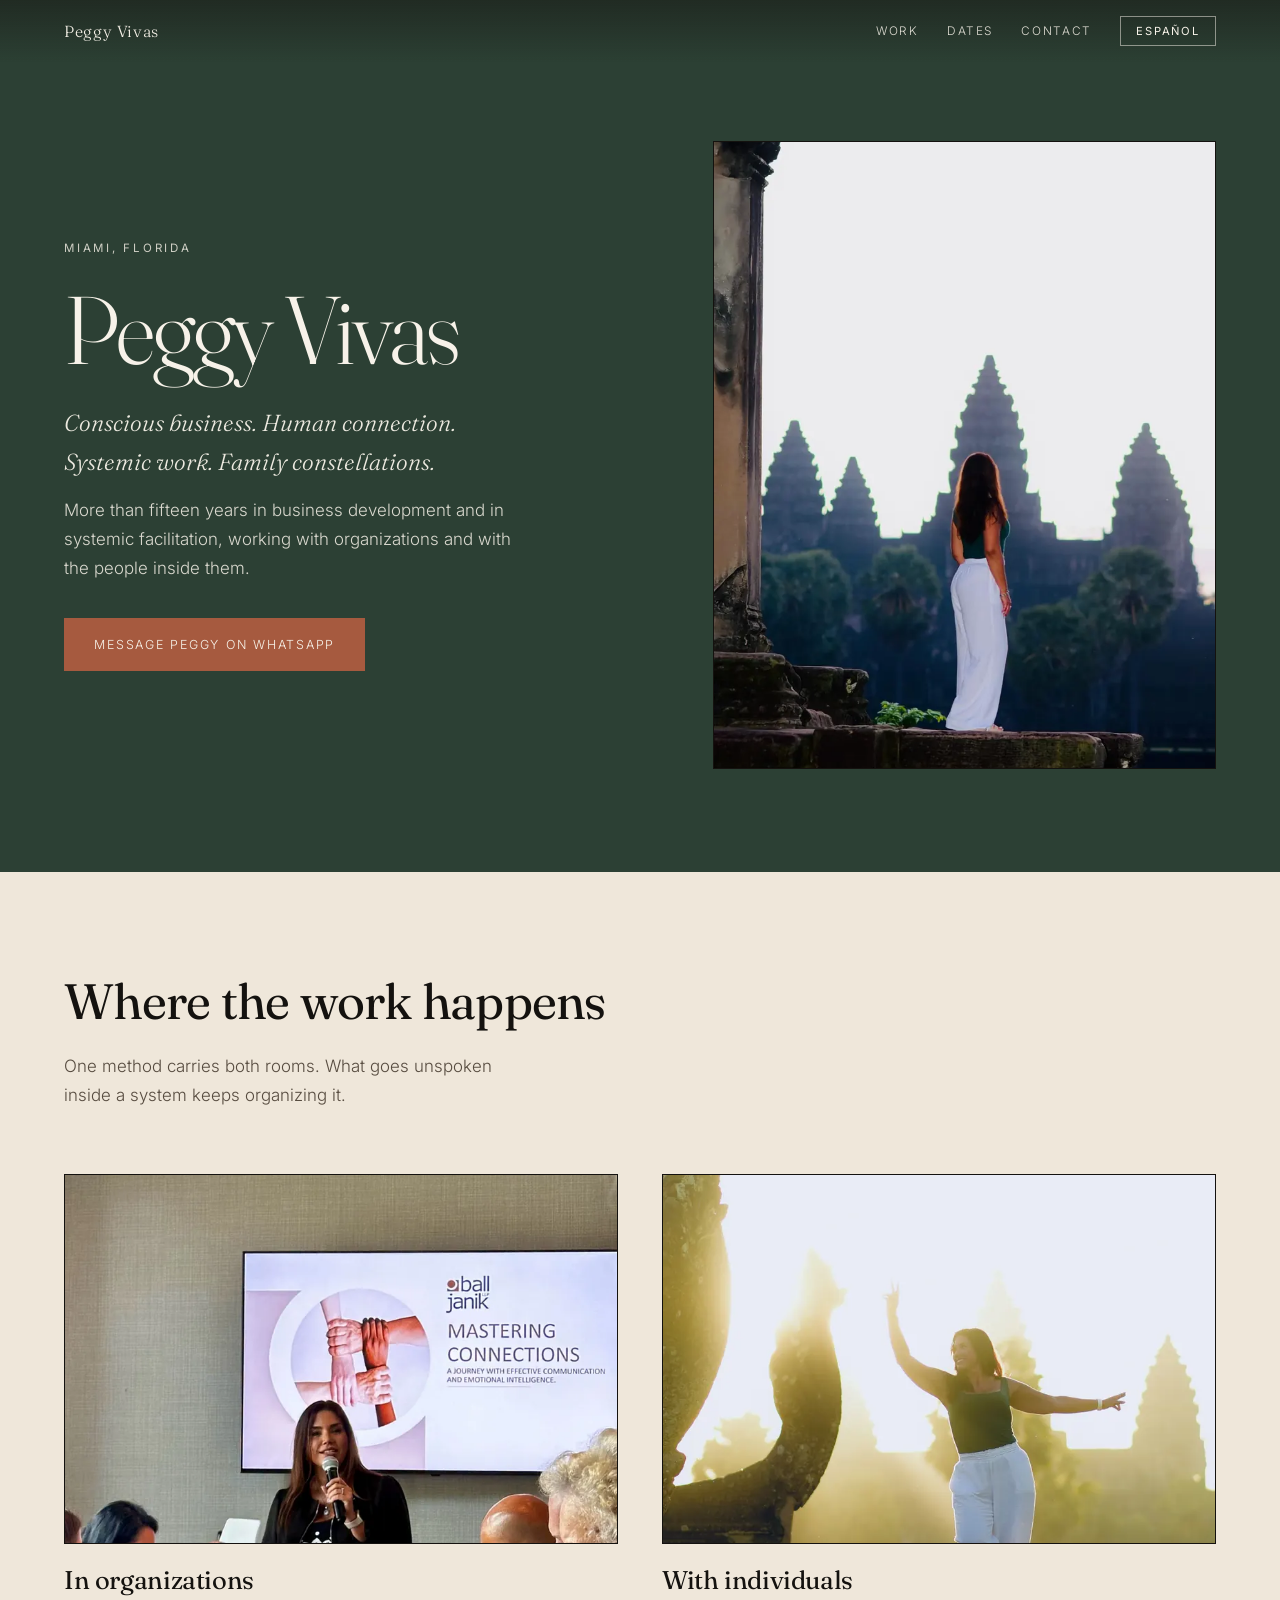
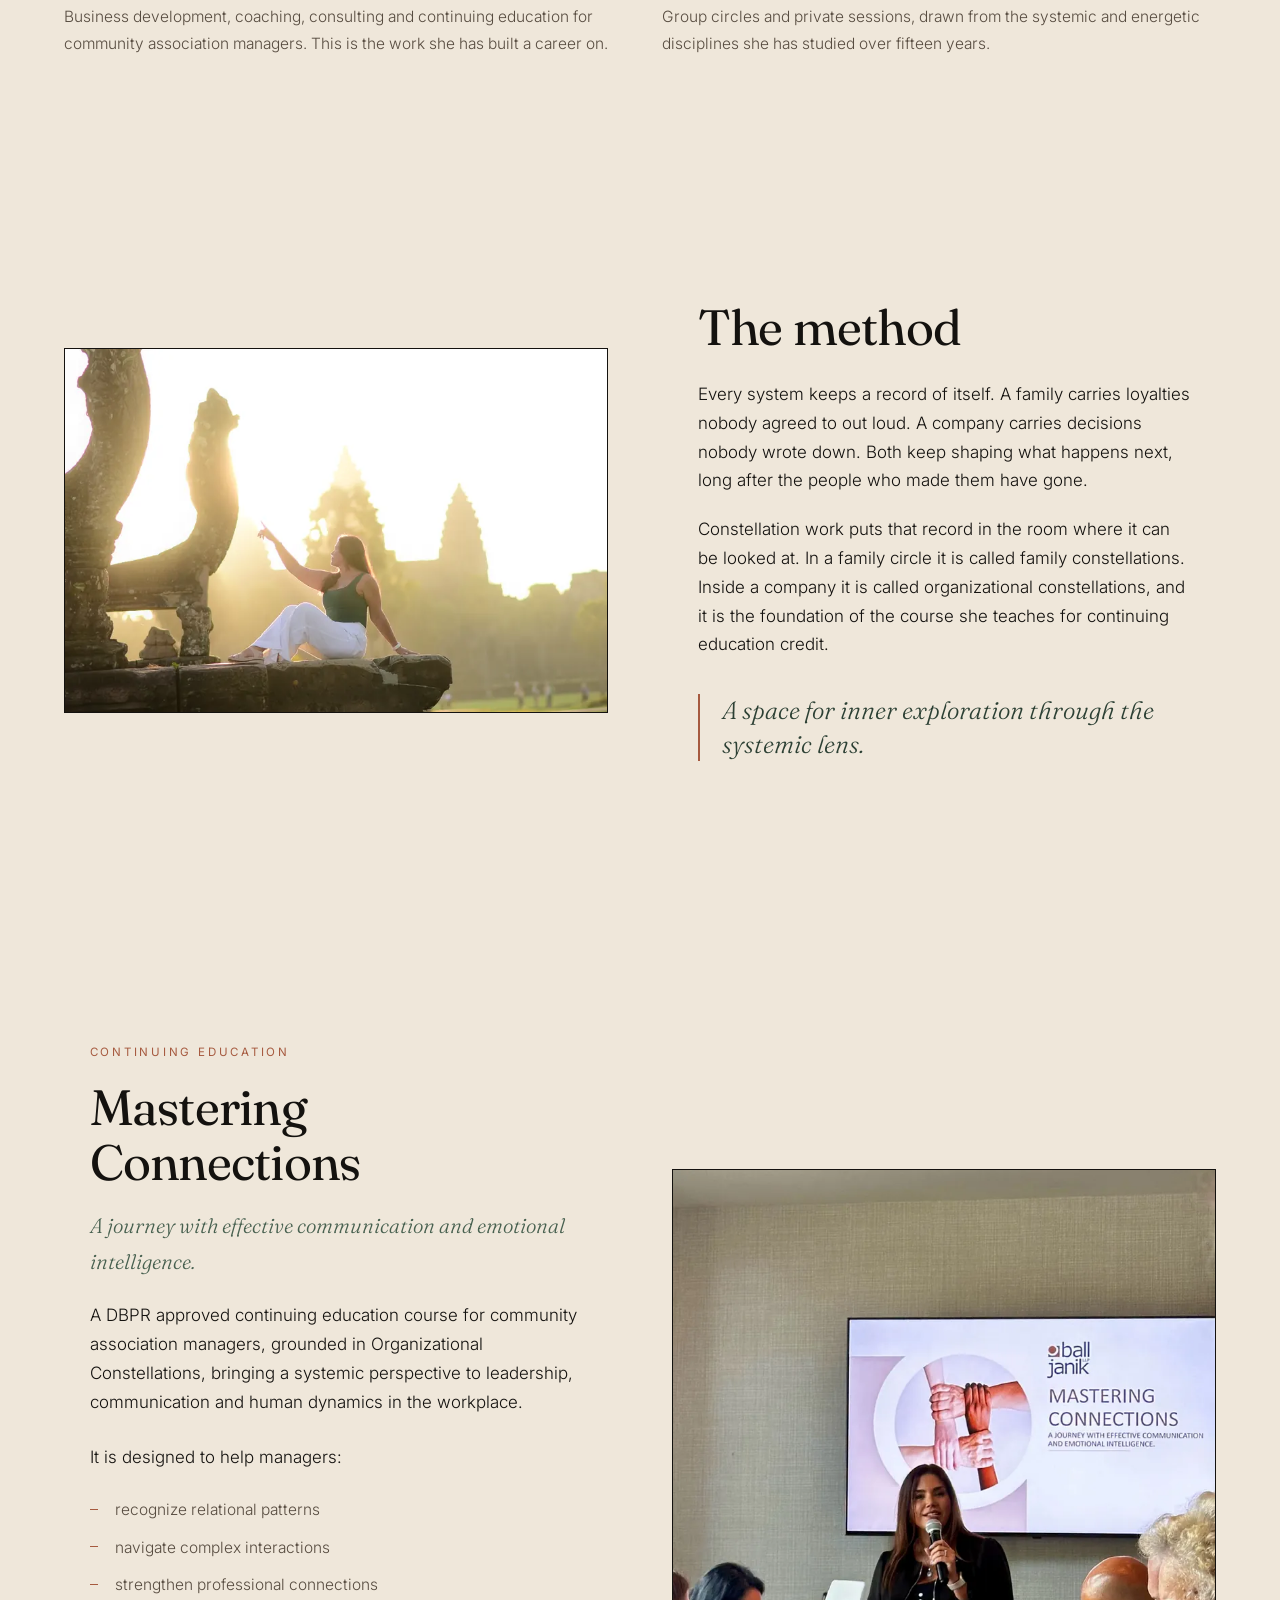
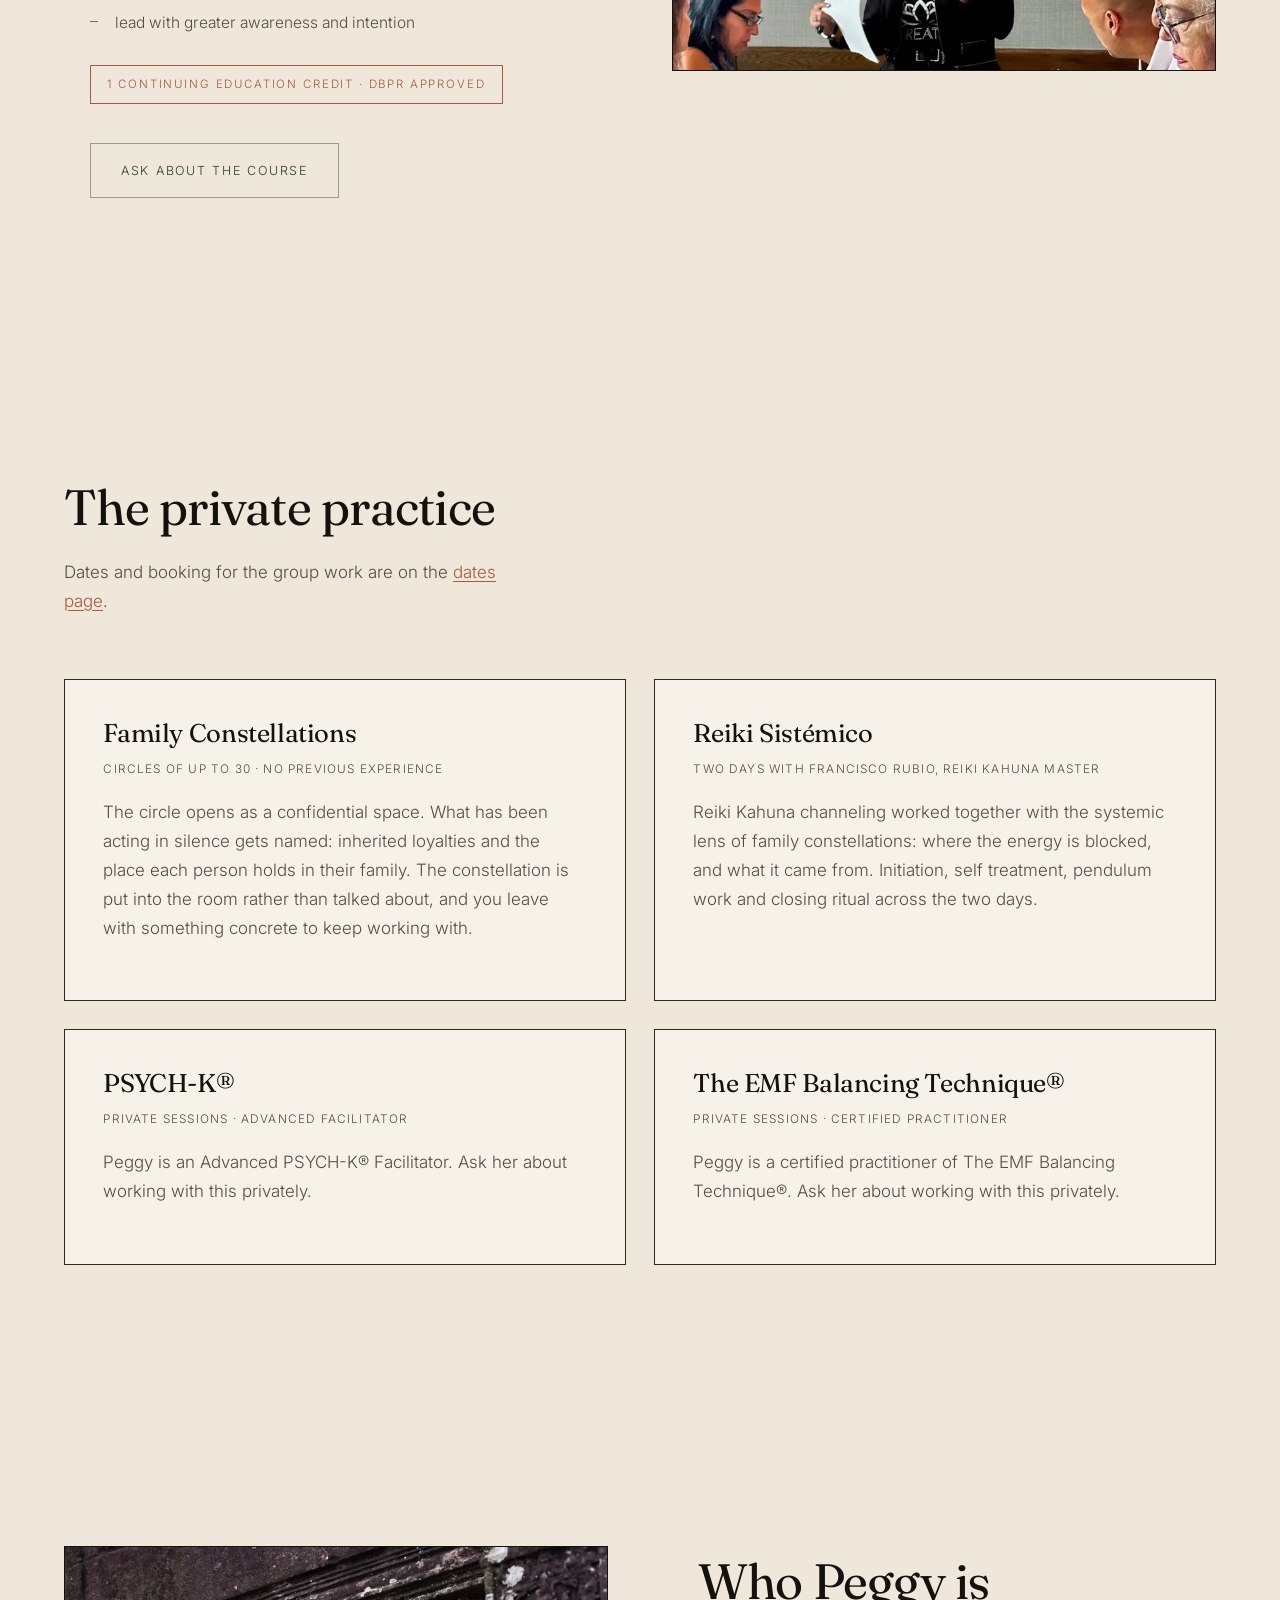
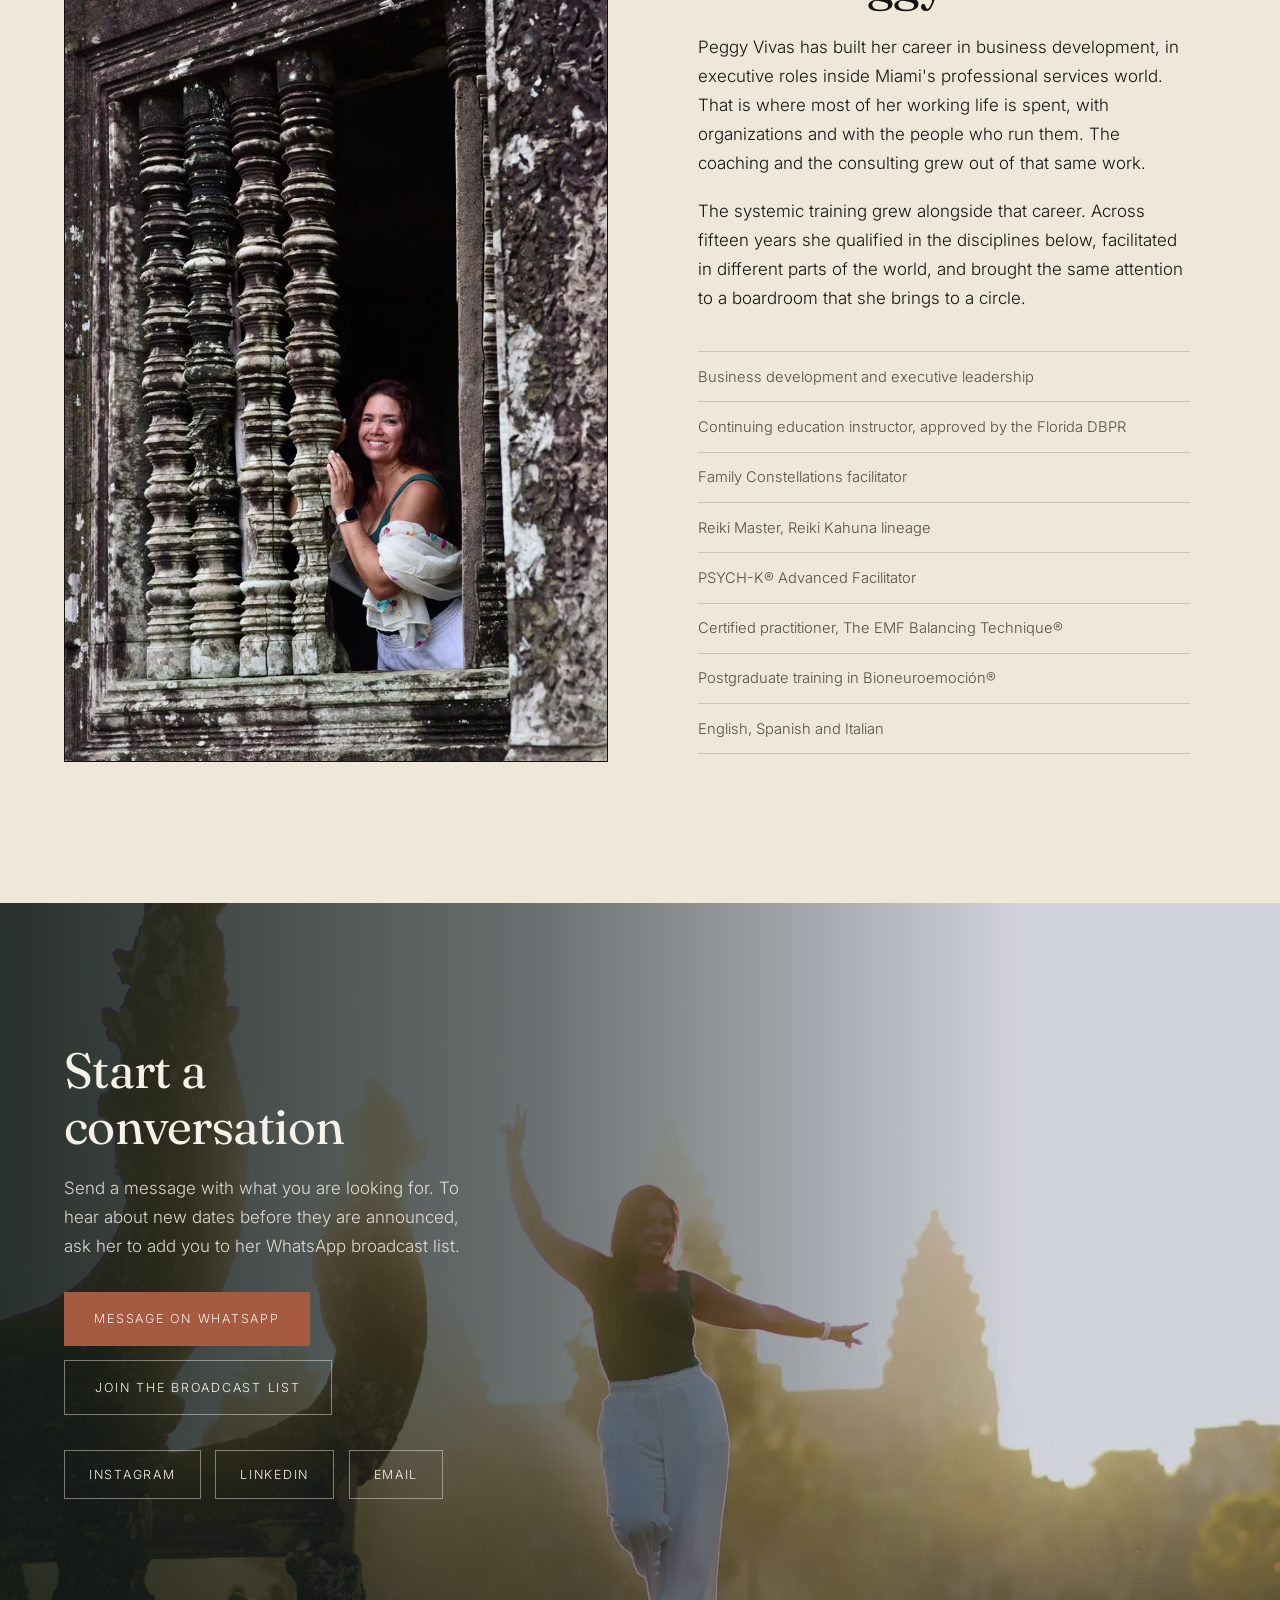
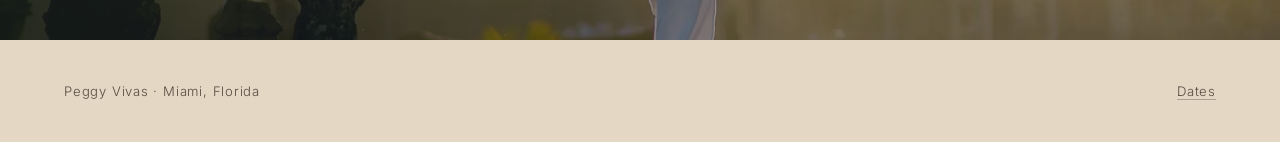
==== commit 22d2a809: "Imply the executive standing instead of naming it She does not want her employer or her job title on" ====
--- a/index.html
+++ b/index.html
@@ -131,8 +131,8 @@
       <span lang="en">A journey with effective communication and emotional intelligence.</span>
       <span lang="es">Un recorrido por la comunicación efectiva y la inteligencia emocional.</span>
     </p>
-    <p lang="en">A DBPR approved continuing education course for community association managers, grounded in Organizational Constellations, bringing a systemic perspective to leadership, communication and human dynamics in the workplace. Peggy presents it with Ball Janik LLP.</p>
-    <p lang="es">Un curso de educación continua aprobado por el DBPR para community association managers, basado en Constelaciones Organizacionales, que lleva la mirada sistémica al liderazgo, la comunicación y las dinámicas humanas en el trabajo. Peggy lo presenta junto a Ball Janik LLP.</p>
+    <p lang="en">A DBPR approved continuing education course for community association managers, grounded in Organizational Constellations, bringing a systemic perspective to leadership, communication and human dynamics in the workplace.</p>
+    <p lang="es">Un curso de educación continua aprobado por el DBPR para community association managers, basado en Constelaciones Organizacionales, que lleva la mirada sistémica al liderazgo, la comunicación y las dinámicas humanas en el trabajo.</p>
     <p class="course__intro">
       <span lang="en">It is designed to help managers:</span>
       <span lang="es">Está diseñado para que los managers puedan:</span>
@@ -218,12 +218,12 @@
   </div>
   <div class="split__text">
     <h2><span lang="en">Who Peggy is</span><span lang="es">Quién es Peggy</span></h2>
-    <p lang="en">Peggy Vivas is Director of Business Development at Ball Janik LLP in Miami. Her professional work sits with community associations and the managers who run them, and it extends into the coaching and consulting she does alongside it.</p>
-    <p lang="es">Peggy Vivas es Directora de Desarrollo de Negocios en Ball Janik LLP, en Miami. Su trabajo profesional está con las asociaciones comunitarias y los managers que las dirigen, y se extiende al coaching y la consultoría que hace junto a ese trabajo.</p>
+    <p lang="en">Peggy Vivas has built her career in business development, in executive roles inside Miami's professional services world. That is where most of her working life is spent, with organizations and with the people who run them. The coaching and the consulting grew out of that same work.</p>
+    <p lang="es">Peggy Vivas construyó su carrera en el desarrollo de negocios, en roles ejecutivos dentro del mundo de los servicios profesionales en Miami. Ahí transcurre la mayor parte de su vida laboral, con las organizaciones y con quienes las dirigen. El coaching y la consultoría salieron de ese mismo trabajo.</p>
     <p lang="en">The systemic training grew alongside that career. Across fifteen years she qualified in the disciplines below, facilitated in different parts of the world, and brought the same attention to a boardroom that she brings to a circle.</p>
     <p lang="es">La formación sistémica creció junto a esa carrera. A lo largo de quince años se certificó en las disciplinas que siguen, facilitó en distintas partes del mundo, y llevó a una sala de juntas la misma atención que lleva a un círculo.</p>
     <ul class="creds">
-      <li><span lang="en">Director of Business Development, Ball Janik LLP</span><span lang="es">Directora de Desarrollo de Negocios, Ball Janik LLP</span></li>
+      <li><span lang="en">Business development and executive leadership</span><span lang="es">Desarrollo de negocios y liderazgo ejecutivo</span></li>
       <li><span lang="en">Continuing education instructor, approved by the Florida DBPR</span><span lang="es">Instructora de educación continua, aprobada por el DBPR de Florida</span></li>
       <li><span lang="en">Family Constellations facilitator</span><span lang="es">Facilitadora de Constelaciones Familiares</span></li>
       <li><span lang="en">Reiki Master, Reiki Kahuna lineage</span><span lang="es">Maestra de Reiki, linaje Reiki Kahuna</span></li>
--- a/styles.css
+++ b/styles.css
@@ -265,11 +265,20 @@
   margin-top: 2.2rem;
 }
 
-.creds { list-style: none; margin: 2rem 0 0; padding: 0; display: grid; gap: 0.6rem; max-width: var(--measure); }
-.creds li { padding-left: 1.6rem; position: relative; font-size: 0.95rem; color: var(--ink-soft); }
-.creds li::before {
-  content: ""; position: absolute; left: 0; top: 0.72em;
-  width: 0.6rem; height: 1px; background: var(--clay);
+/* credentials read as a quiet index, not a bulleted list */
+.creds {
+  list-style: none;
+  margin: 2.4rem 0 0;
+  padding: 0;
+  max-width: var(--measure);
+  border-top: 1px solid rgba(20, 18, 15, 0.16);
+}
+.creds li {
+  font-size: 0.92rem;
+  line-height: 1.5;
+  color: var(--ink-soft);
+  padding: 0.85rem 0;
+  border-bottom: 1px solid rgba(20, 18, 15, 0.16);
 }
 
 /* ── Sections and cards ──────────────────────────────── */
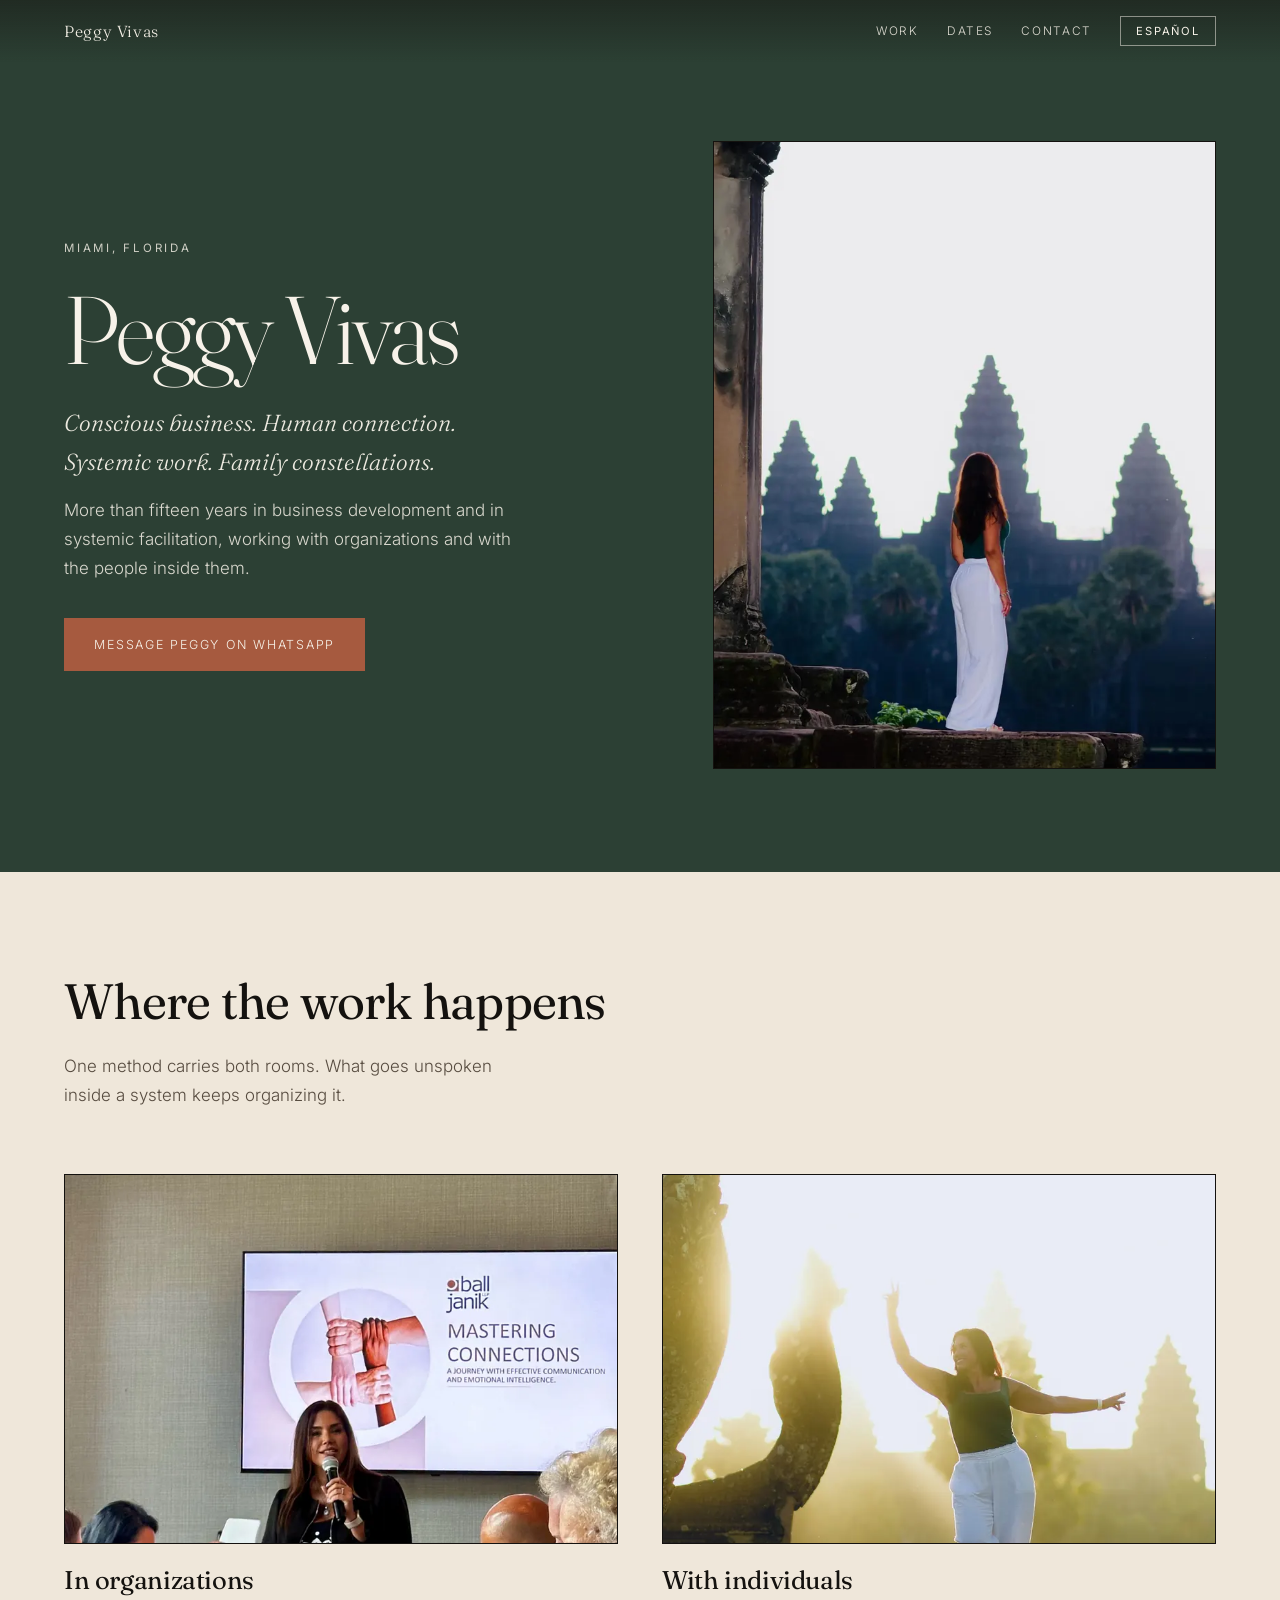
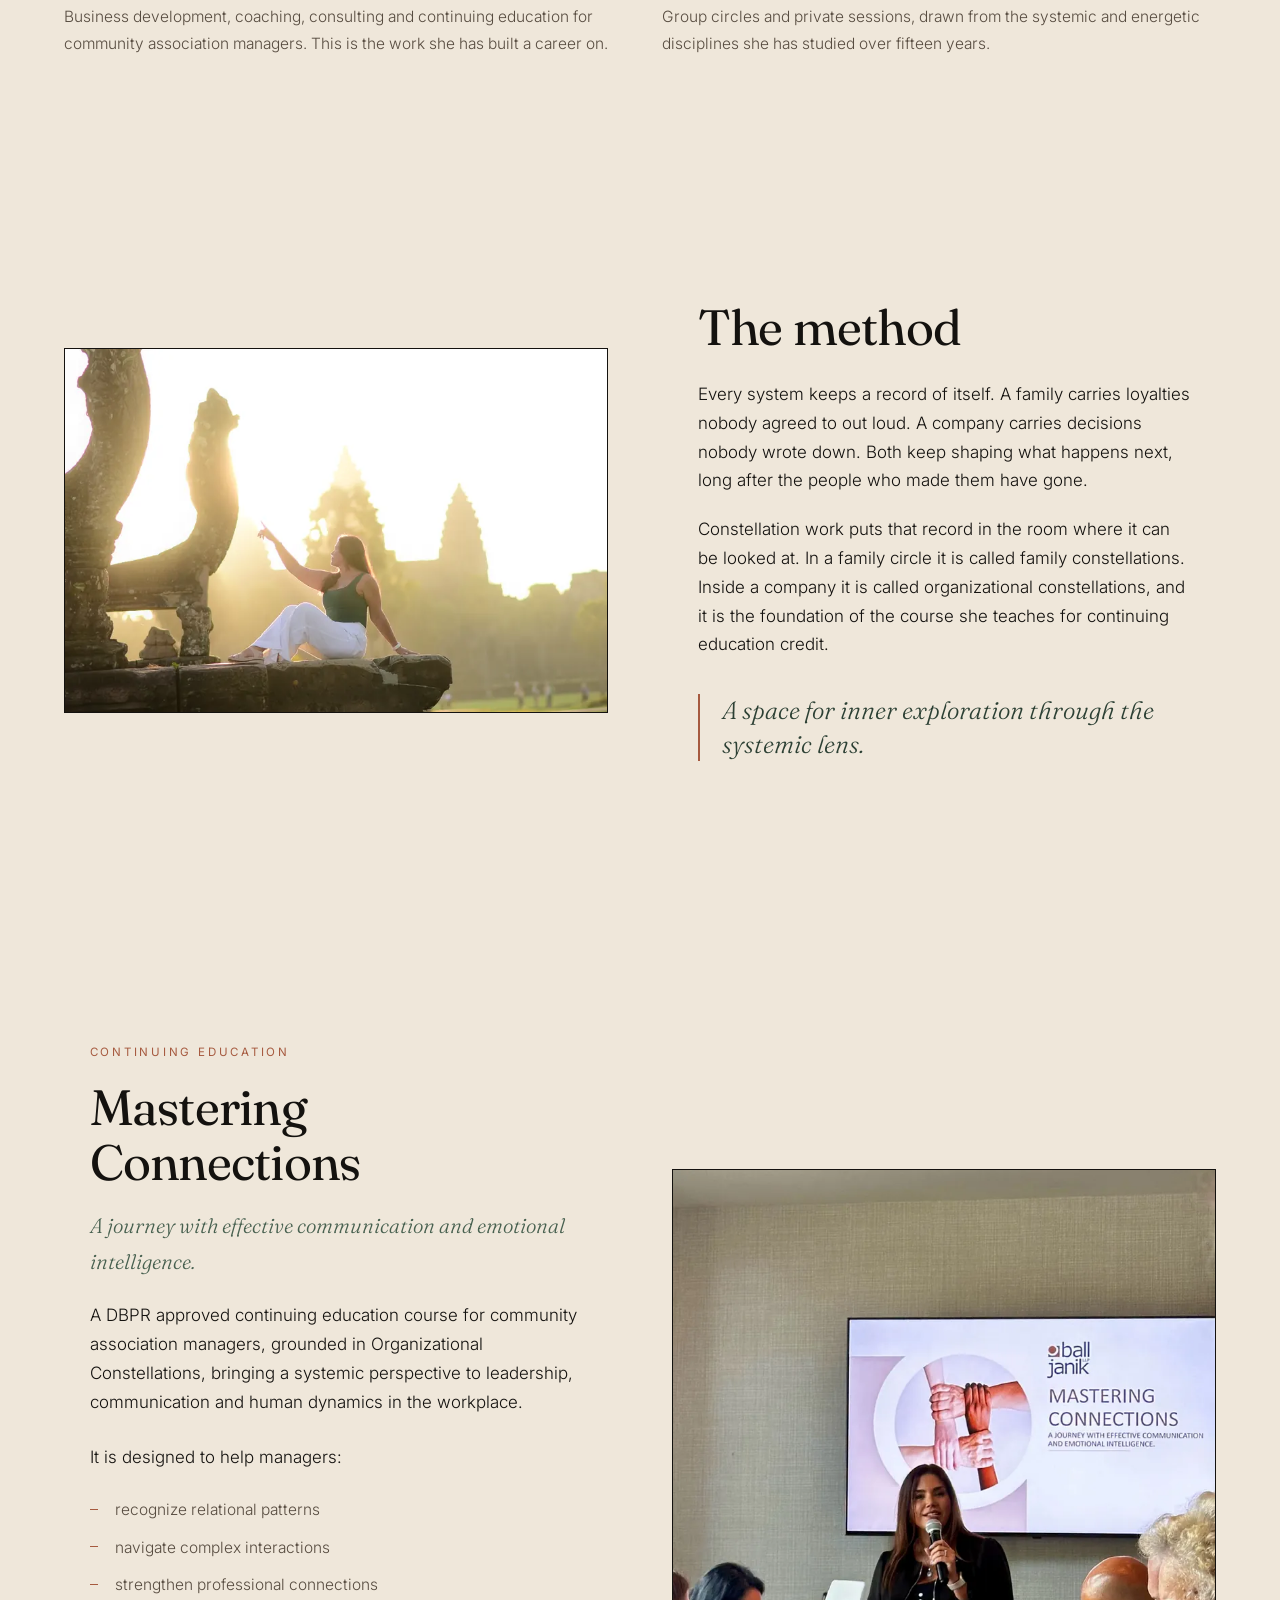
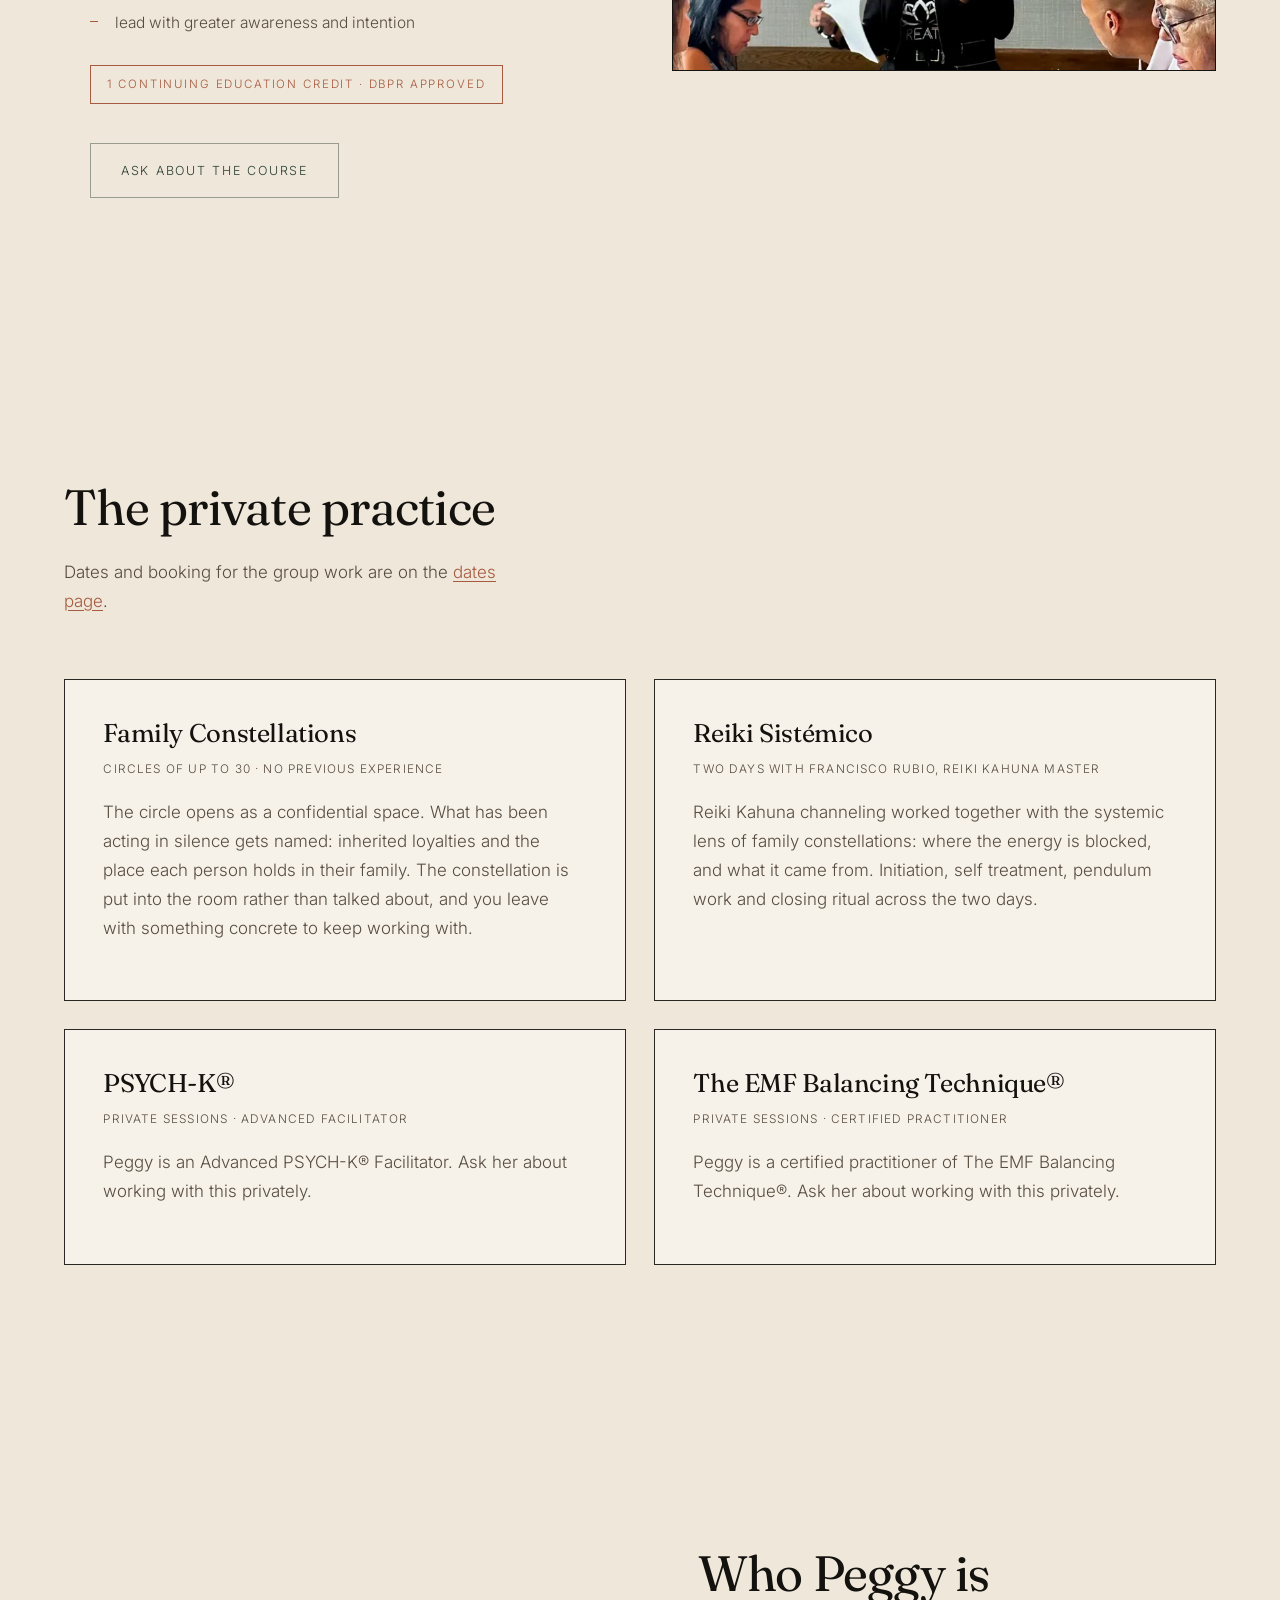
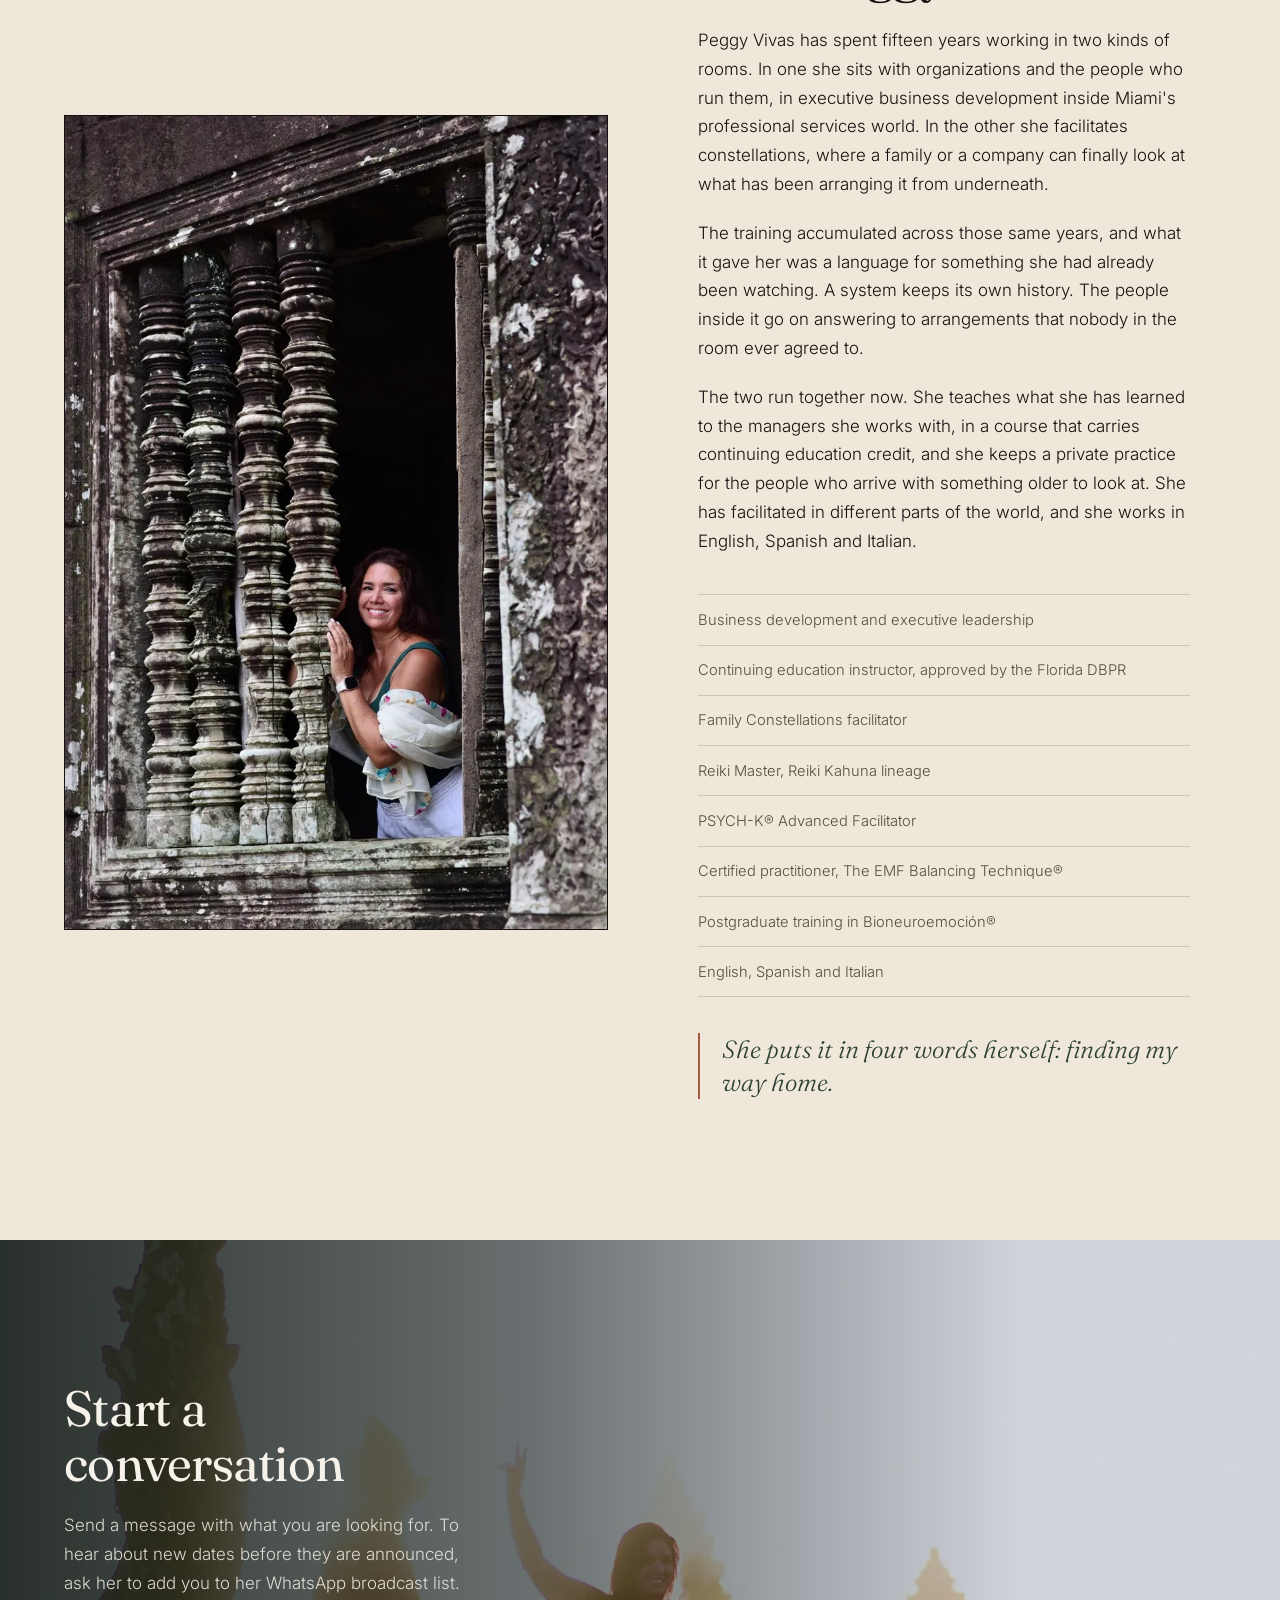
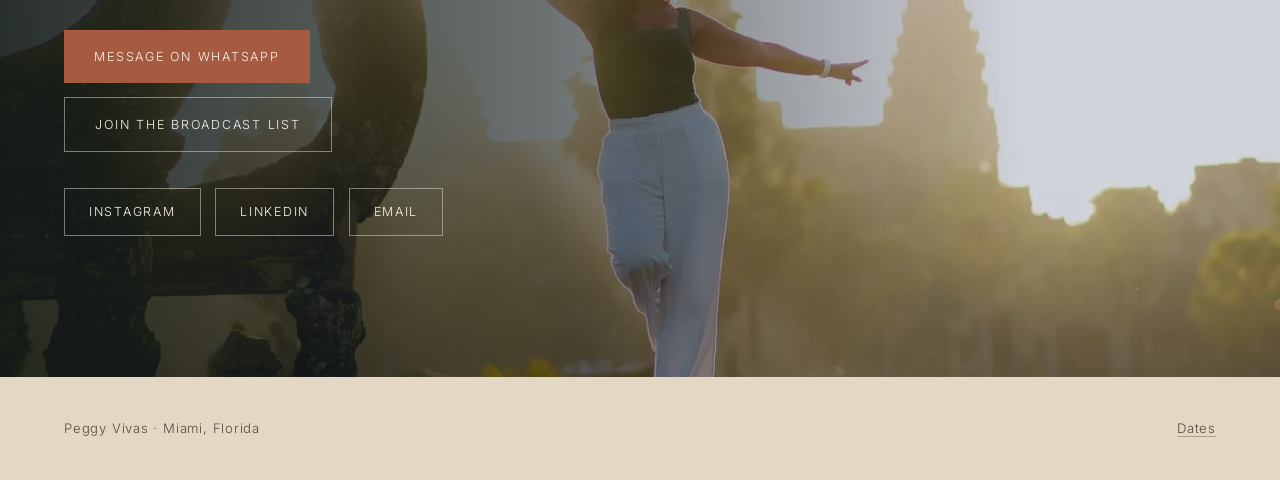
==== commit a5f86faa: "Write the About as a biography, and tighten the phone scale The section was a list of facts about a " ====
--- a/index.html
+++ b/index.html
@@ -218,10 +218,12 @@
   </div>
   <div class="split__text">
     <h2><span lang="en">Who Peggy is</span><span lang="es">Quién es Peggy</span></h2>
-    <p lang="en">Peggy Vivas has built her career in business development, in executive roles inside Miami's professional services world. That is where most of her working life is spent, with organizations and with the people who run them. The coaching and the consulting grew out of that same work.</p>
-    <p lang="es">Peggy Vivas construyó su carrera en el desarrollo de negocios, en roles ejecutivos dentro del mundo de los servicios profesionales en Miami. Ahí transcurre la mayor parte de su vida laboral, con las organizaciones y con quienes las dirigen. El coaching y la consultoría salieron de ese mismo trabajo.</p>
-    <p lang="en">The systemic training grew alongside that career. Across fifteen years she qualified in the disciplines below, facilitated in different parts of the world, and brought the same attention to a boardroom that she brings to a circle.</p>
-    <p lang="es">La formación sistémica creció junto a esa carrera. A lo largo de quince años se certificó en las disciplinas que siguen, facilitó en distintas partes del mundo, y llevó a una sala de juntas la misma atención que lleva a un círculo.</p>
+    <p lang="en">Peggy Vivas has spent fifteen years working in two kinds of rooms. In one she sits with organizations and the people who run them, in executive business development inside Miami's professional services world. In the other she facilitates constellations, where a family or a company can finally look at what has been arranging it from underneath.</p>
+    <p lang="es">Peggy Vivas lleva quince años trabajando en dos tipos de sala. En una acompaña a organizaciones y a quienes las dirigen, en desarrollo de negocios a nivel ejecutivo dentro del mundo de los servicios profesionales en Miami. En la otra facilita constelaciones, donde una familia o una empresa por fin puede mirar aquello que la viene ordenando por debajo.</p>
+    <p lang="en">The training accumulated across those same years, and what it gave her was a language for something she had already been watching. A system keeps its own history. The people inside it go on answering to arrangements that nobody in the room ever agreed to.</p>
+    <p lang="es">La formación se fue acumulando en esos mismos años, y lo que le dio fue un lenguaje para algo que ya venía observando. Un sistema guarda su propia historia. Quienes están dentro siguen respondiendo a acuerdos que nadie en la sala hizo nunca.</p>
+    <p lang="en">The two run together now. She teaches what she has learned to the managers she works with, in a course that carries continuing education credit, and she keeps a private practice for the people who arrive with something older to look at. She has facilitated in different parts of the world, and she works in English, Spanish and Italian.</p>
+    <p lang="es">Hoy las dos cosas caminan juntas. Enseña lo aprendido a los managers con los que trabaja, en un curso que otorga crédito de educación continua, y sostiene una práctica privada para quienes llegan con algo más antiguo que mirar. Ha facilitado en distintas partes del mundo, y trabaja en inglés, español e italiano.</p>
     <ul class="creds">
       <li><span lang="en">Business development and executive leadership</span><span lang="es">Desarrollo de negocios y liderazgo ejecutivo</span></li>
       <li><span lang="en">Continuing education instructor, approved by the Florida DBPR</span><span lang="es">Instructora de educación continua, aprobada por el DBPR de Florida</span></li>
@@ -232,6 +234,10 @@
       <li><span lang="en">Postgraduate training in Bioneuroemoción®</span><span lang="es">Postgrado en Bioneuroemoción®</span></li>
       <li><span lang="en">English, Spanish and Italian</span><span lang="es">Inglés, español e italiano</span></li>
     </ul>
+    <p class="pull">
+      <span lang="en">She puts it in four words herself: finding my way home.</span>
+      <span lang="es">Ella misma lo resume así: encontrando el camino a casa.</span>
+    </p>
   </div>
 </section>
 
--- a/styles.css
+++ b/styles.css
@@ -440,6 +440,67 @@
   .events, .pagehead { padding-inline: clamp(5rem, 8vw, 9rem); }
 }
 
+/* ── Phones: tighten everything so more of the page is visible ──
+   The default scale reads as oversized boxes on a small screen. */
+@media (max-width: 620px) {
+  :root {
+    --block: 3rem;
+    --gutter: 1.15rem;
+    --measure: 100%;
+  }
+
+  body { font-size: 0.975rem; line-height: 1.62; }
+  h2 { font-size: 1.62rem; }
+  h3 { font-size: 1.12rem; }
+  p { margin-bottom: 0.95em; }
+
+  .hero { min-height: 86svh; }
+  .hero__name { font-size: 2.7rem; margin-bottom: 0.8rem; }
+  .hero__sub { font-size: 1.02rem; margin-bottom: 0.7rem; }
+  .hero__lead { margin-bottom: 1.6rem; }
+  .hero__body { padding-bottom: 2.25rem; }
+
+  .btn { padding: 0.8rem 1.35rem; font-size: 0.7rem; letter-spacing: 0.12em; }
+
+  .section--tight { padding-block: 2.6rem; }
+  .section__head { margin-bottom: 1.7rem; }
+  .section__intro { margin-top: 0.9rem; }
+
+  .band--quote { padding-block: 3.2rem; }
+  .band--quote blockquote p { font-size: 1.55rem; }
+  .band__after { margin-top: 1.2rem; }
+
+  .split { gap: 1.5rem; }
+  .sides { gap: 1.5rem; }
+  .side img { aspect-ratio: 3 / 2; }
+  .side h3 { margin: 0.9rem 0 0.4rem; }
+
+  .cards { gap: 0.8rem; }
+  .card { padding: 1.3rem; }
+  .card__meta { margin-bottom: 0.8rem; }
+
+  .creds { margin-top: 1.6rem; }
+  .creds li { padding: 0.65rem 0; font-size: 0.86rem; }
+
+  .pull { margin-top: 1.5rem; padding-left: 1rem; font-size: 1.08rem; }
+  .course { margin-top: 1.1rem; }
+  .credit { margin-top: 1.3rem; }
+
+  .closing { min-height: 0; }
+  .closing__body { padding-block: 3.2rem; }
+  .closing__body p { margin-bottom: 1.4rem; }
+  .elsewhere { gap: 0.6rem; margin-top: 1.5rem; }
+  .elsewhere .btn { padding: 0.7rem 1.1rem; }
+
+  .pagehead { padding-block: 2rem 1.2rem; }
+  .pagehead h1 { font-size: 2.1rem; margin-bottom: 0.9rem; }
+  .events { gap: 1rem; }
+  .event { padding: 1.3rem; }
+  .event__day { font-size: 1.9rem; }
+  .event .btn { margin-top: 1.2rem; }
+  .foot { padding: 1.8rem var(--gutter); }
+}
+
 @media (prefers-reduced-motion: reduce) {
   html { scroll-behavior: auto; }
   *, *::before, *::after { animation-duration: 0.01ms !important; transition-duration: 0.01ms !important; }
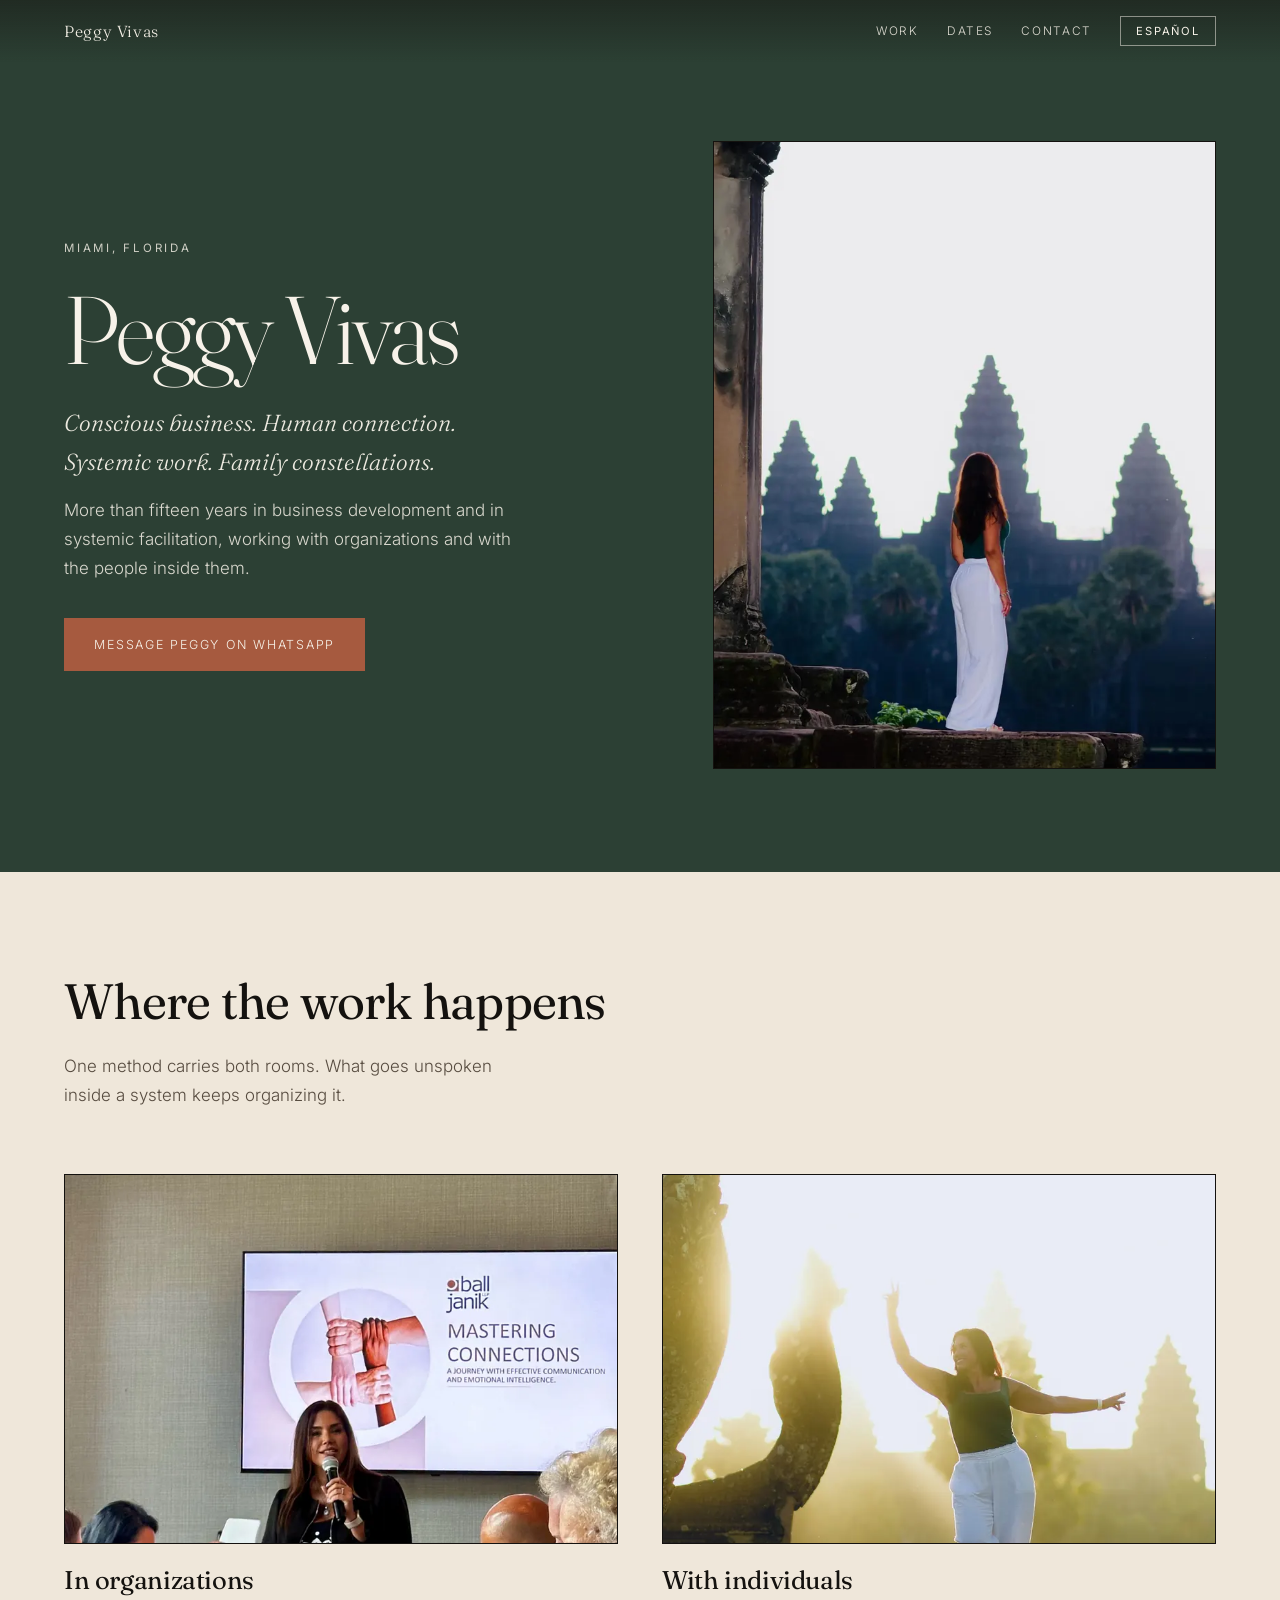
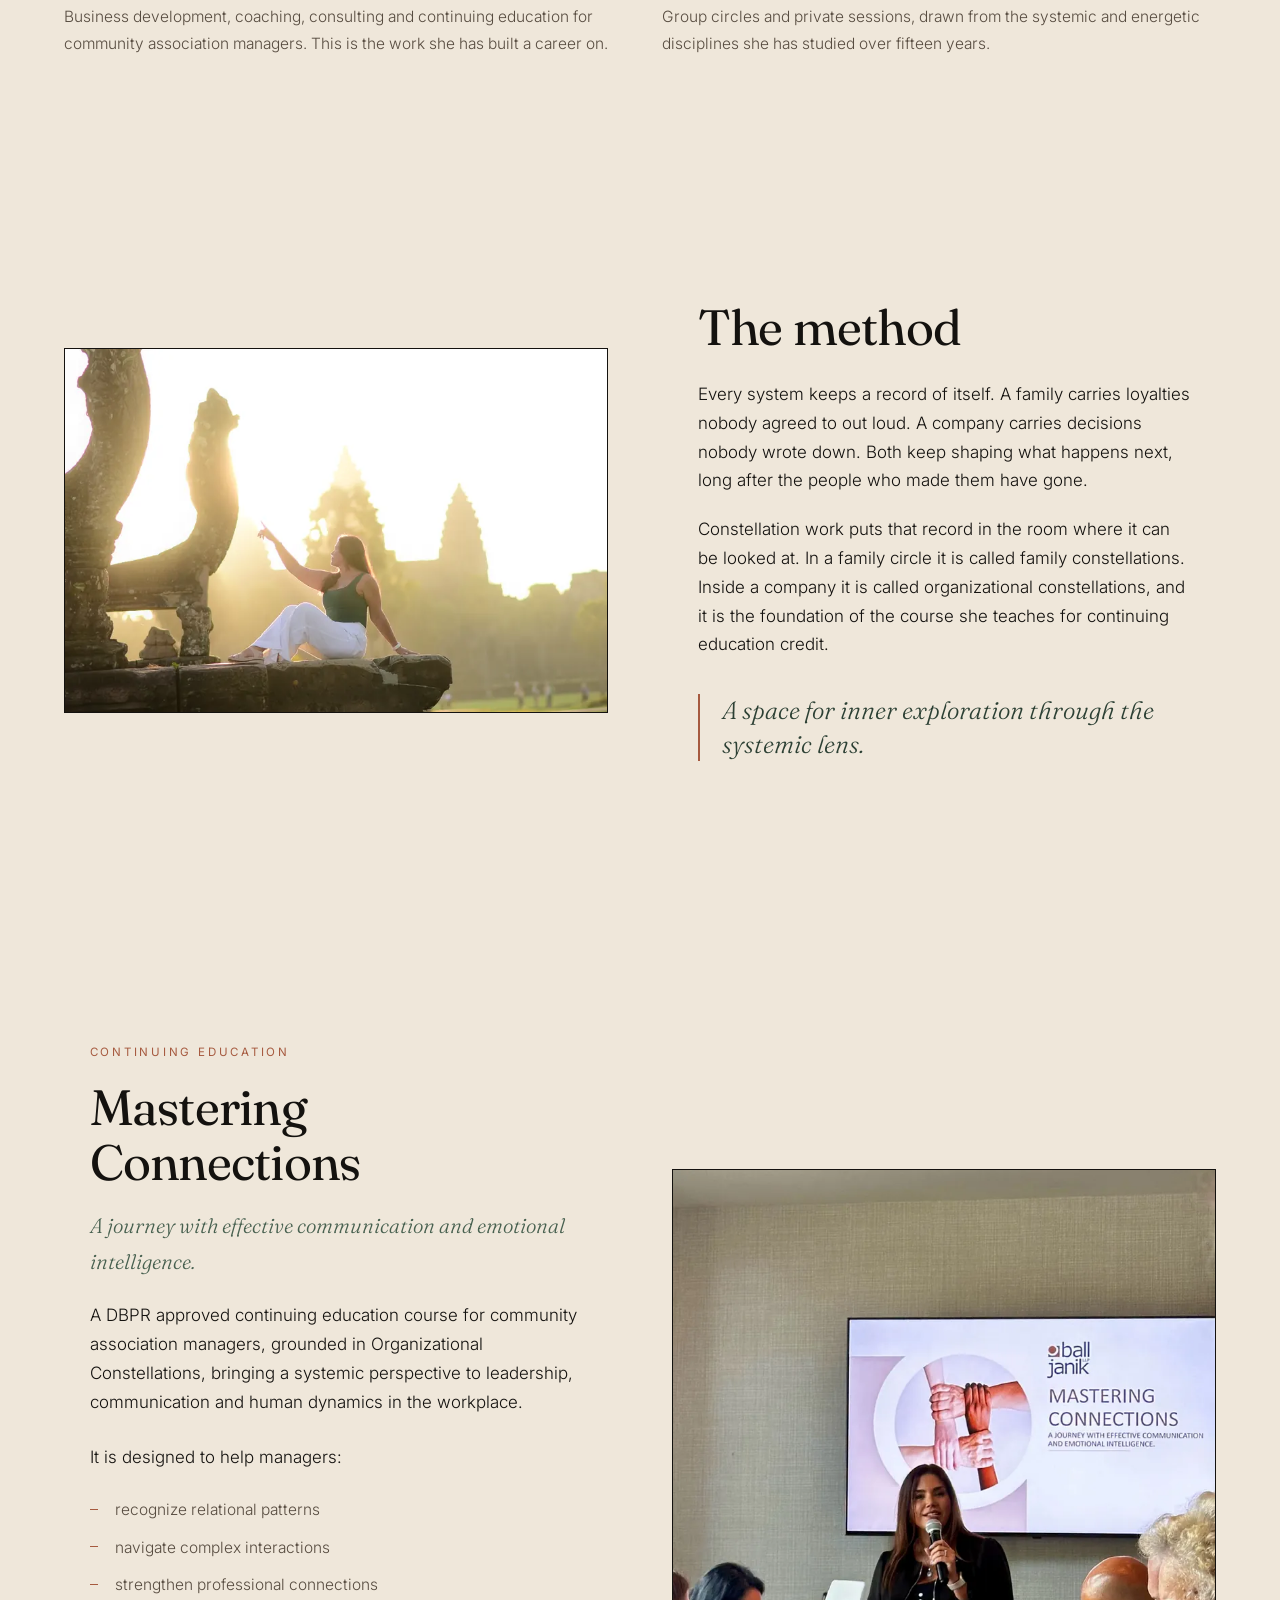
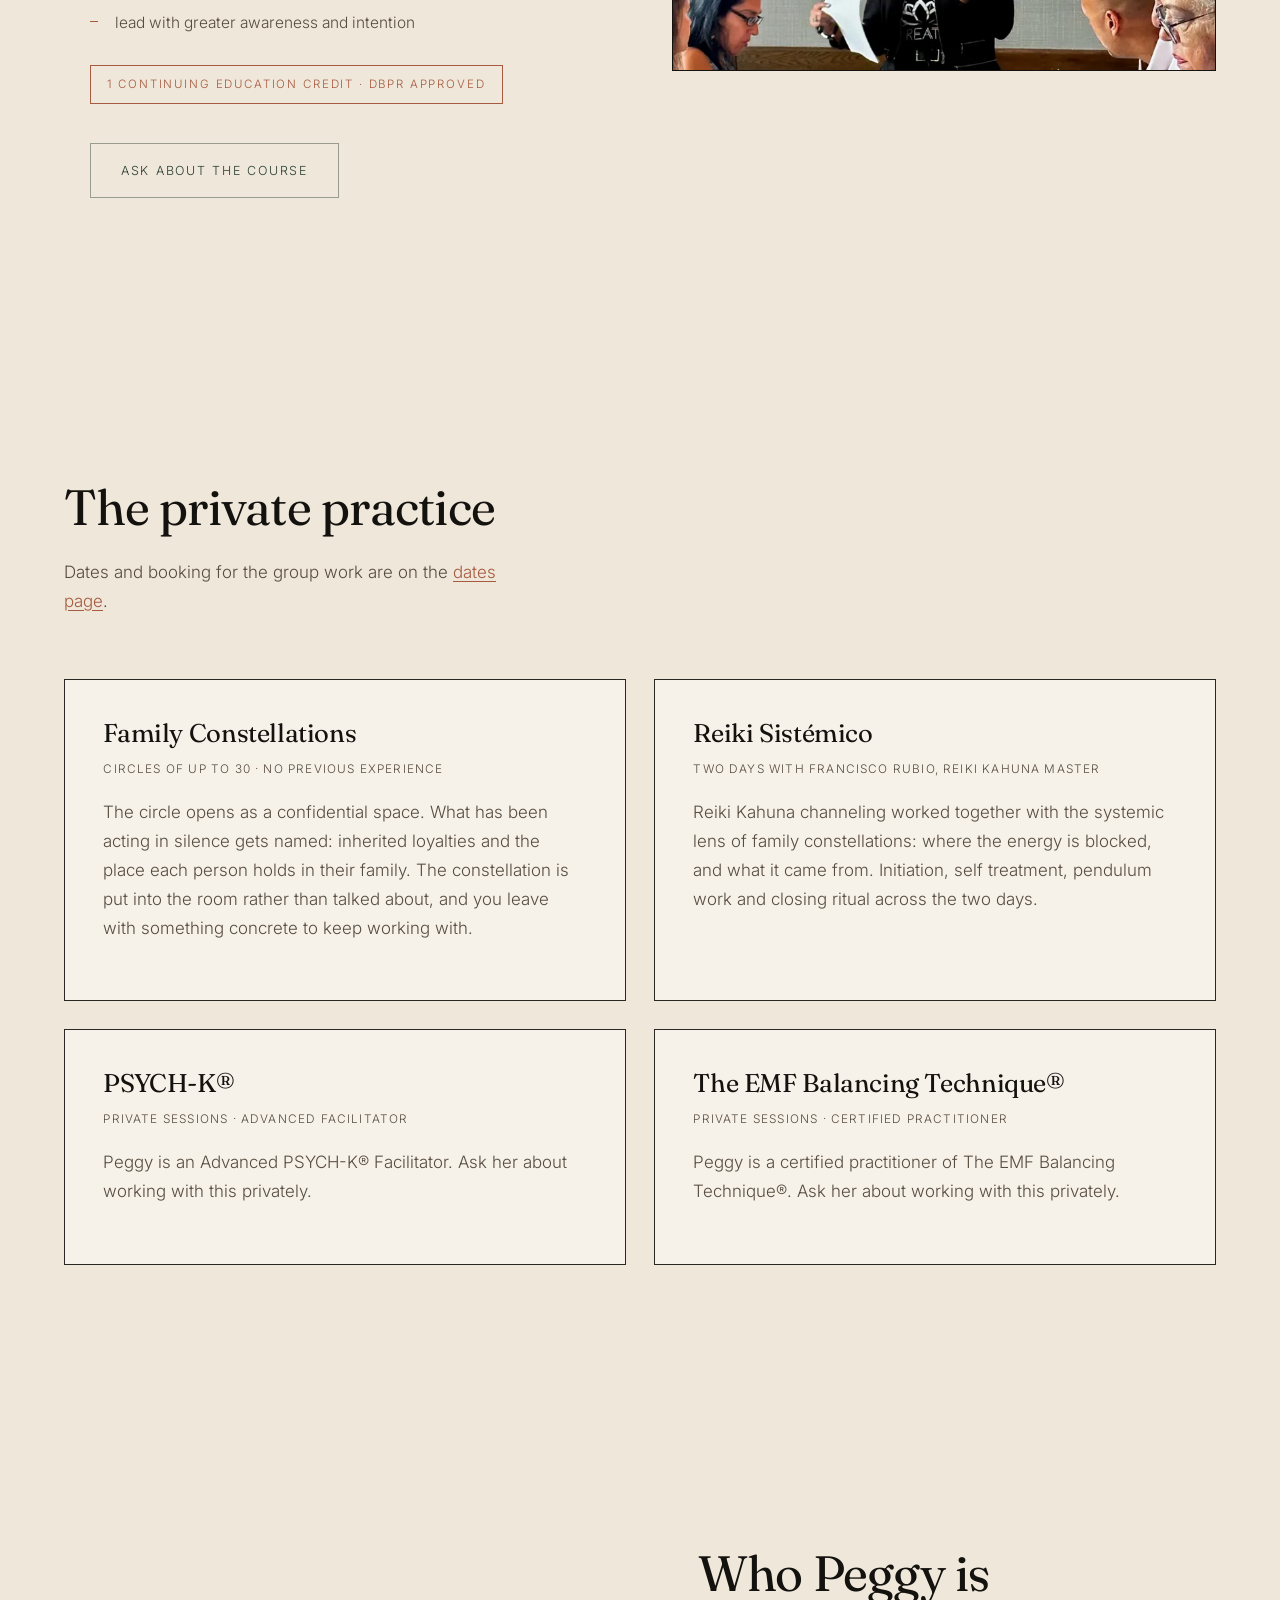
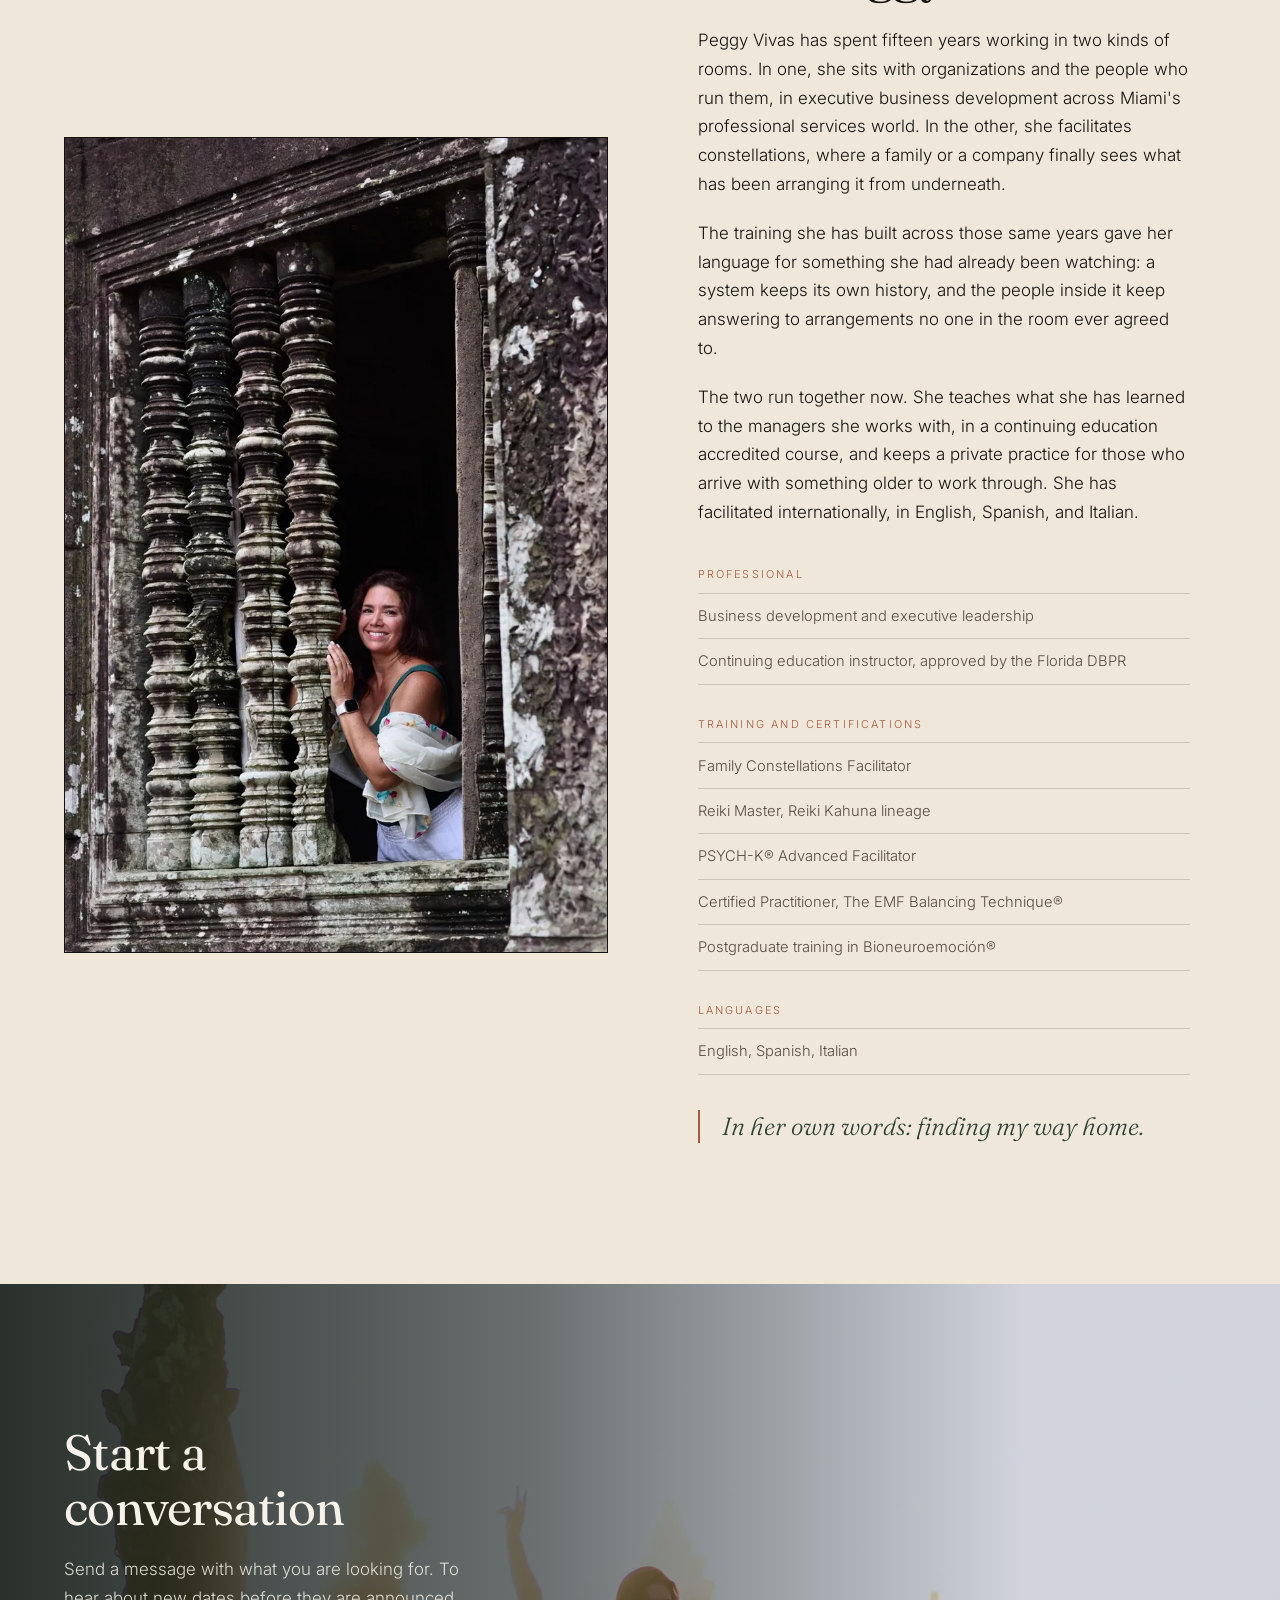
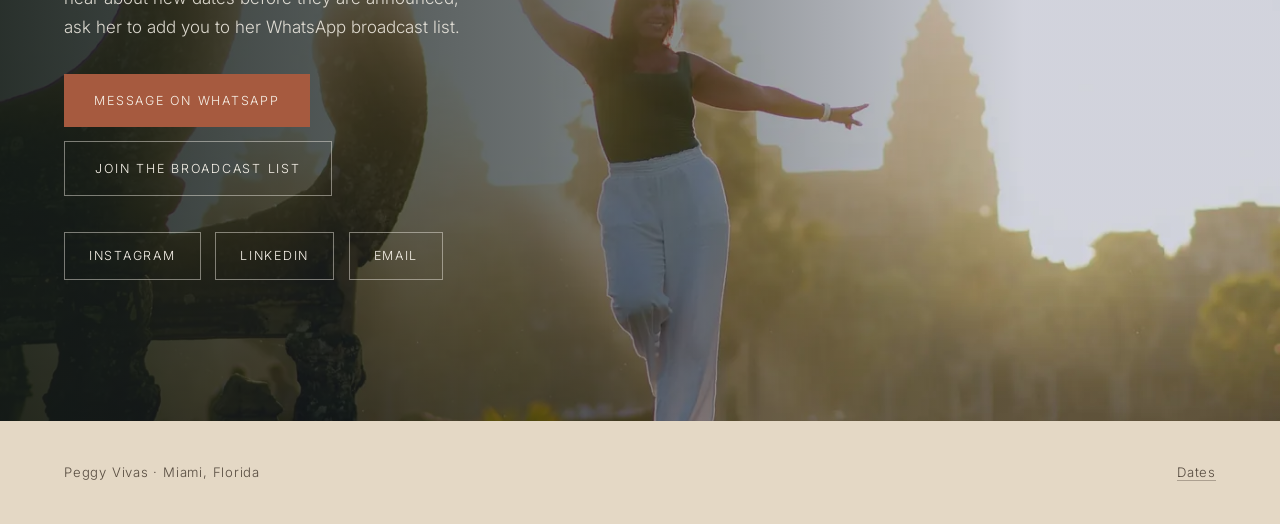
==== commit 37fdc12d: "Client biography, grouped credentials, English WhatsApp prefills The About copy is now the client's " ====
--- a/index.html
+++ b/index.html
@@ -50,7 +50,7 @@
       <span lang="en">More than fifteen years in business development and in systemic facilitation, working with organizations and with the people inside them.</span>
       <span lang="es">Más de quince años en desarrollo de negocios y en facilitación sistémica, trabajando con organizaciones y con las personas que las sostienen.</span>
     </p>
-    <a class="btn btn--clay" href="https://wa.me/17862901127?text=Hola%20Peggy%2C%20vi%20tu%20p%C3%A1gina%20y%20quiero%20saber%20m%C3%A1s." target="_blank" rel="noopener">
+    <a class="btn btn--clay" href="https://wa.me/17862901127?text=Hi%20Peggy%2C%20I%20saw%20your%20page%20and%20I%20would%20like%20to%20know%20more." target="_blank" rel="noopener">
       <span lang="en">Message Peggy on WhatsApp</span><span lang="es">Escríbele por WhatsApp</span>
     </a>
   </div>
@@ -148,7 +148,7 @@
       <span lang="es">1 crédito de educación continua · aprobado por el DBPR</span>
     </p>
     <p>
-      <a class="btn btn--ghost" href="https://wa.me/17862901127?text=Hola%20Peggy%2C%20quiero%20informaci%C3%B3n%20sobre%20la%20clase%20Mastering%20Connections." target="_blank" rel="noopener">
+      <a class="btn btn--ghost" href="https://wa.me/17862901127?text=Hi%20Peggy%2C%20I%20would%20like%20information%20about%20the%20Mastering%20Connections%20course." target="_blank" rel="noopener">
         <span lang="en">Ask about the course</span><span lang="es">Pregunta por el curso</span>
       </a>
     </p>
@@ -218,25 +218,42 @@
   </div>
   <div class="split__text">
     <h2><span lang="en">Who Peggy is</span><span lang="es">Quién es Peggy</span></h2>
-    <p lang="en">Peggy Vivas has spent fifteen years working in two kinds of rooms. In one she sits with organizations and the people who run them, in executive business development inside Miami's professional services world. In the other she facilitates constellations, where a family or a company can finally look at what has been arranging it from underneath.</p>
-    <p lang="es">Peggy Vivas lleva quince años trabajando en dos tipos de sala. En una acompaña a organizaciones y a quienes las dirigen, en desarrollo de negocios a nivel ejecutivo dentro del mundo de los servicios profesionales en Miami. En la otra facilita constelaciones, donde una familia o una empresa por fin puede mirar aquello que la viene ordenando por debajo.</p>
-    <p lang="en">The training accumulated across those same years, and what it gave her was a language for something she had already been watching. A system keeps its own history. The people inside it go on answering to arrangements that nobody in the room ever agreed to.</p>
-    <p lang="es">La formación se fue acumulando en esos mismos años, y lo que le dio fue un lenguaje para algo que ya venía observando. Un sistema guarda su propia historia. Quienes están dentro siguen respondiendo a acuerdos que nadie en la sala hizo nunca.</p>
-    <p lang="en">The two run together now. She teaches what she has learned to the managers she works with, in a course that carries continuing education credit, and she keeps a private practice for the people who arrive with something older to look at. She has facilitated in different parts of the world, and she works in English, Spanish and Italian.</p>
-    <p lang="es">Hoy las dos cosas caminan juntas. Enseña lo aprendido a los managers con los que trabaja, en un curso que otorga crédito de educación continua, y sostiene una práctica privada para quienes llegan con algo más antiguo que mirar. Ha facilitado en distintas partes del mundo, y trabaja en inglés, español e italiano.</p>
-    <ul class="creds">
-      <li><span lang="en">Business development and executive leadership</span><span lang="es">Desarrollo de negocios y liderazgo ejecutivo</span></li>
-      <li><span lang="en">Continuing education instructor, approved by the Florida DBPR</span><span lang="es">Instructora de educación continua, aprobada por el DBPR de Florida</span></li>
-      <li><span lang="en">Family Constellations facilitator</span><span lang="es">Facilitadora de Constelaciones Familiares</span></li>
-      <li><span lang="en">Reiki Master, Reiki Kahuna lineage</span><span lang="es">Maestra de Reiki, linaje Reiki Kahuna</span></li>
-      <li><span lang="en">PSYCH-K® Advanced Facilitator</span><span lang="es">Facilitadora Avanzada de PSYCH-K®</span></li>
-      <li><span lang="en">Certified practitioner, The EMF Balancing Technique®</span><span lang="es">Practicante certificada de The EMF Balancing Technique®</span></li>
-      <li><span lang="en">Postgraduate training in Bioneuroemoción®</span><span lang="es">Postgrado en Bioneuroemoción®</span></li>
-      <li><span lang="en">English, Spanish and Italian</span><span lang="es">Inglés, español e italiano</span></li>
-    </ul>
+    <p lang="en">Peggy Vivas has spent fifteen years working in two kinds of rooms. In one, she sits with organizations and the people who run them, in executive business development across Miami's professional services world. In the other, she facilitates constellations, where a family or a company finally sees what has been arranging it from underneath.</p>
+    <p lang="es">Peggy Vivas lleva quince años trabajando en dos tipos de sala. En una, acompaña a organizaciones y a quienes las dirigen, en desarrollo de negocios a nivel ejecutivo dentro del mundo de los servicios profesionales de Miami. En la otra, facilita constelaciones, donde una familia o una empresa por fin ve lo que la viene ordenando por debajo.</p>
+    <p lang="en">The training she has built across those same years gave her language for something she had already been watching: a system keeps its own history, and the people inside it keep answering to arrangements no one in the room ever agreed to.</p>
+    <p lang="es">La formación que construyó en esos mismos años le dio lenguaje para algo que ya venía observando: un sistema guarda su propia historia, y quienes están dentro siguen respondiendo a acuerdos que nadie en la sala hizo nunca.</p>
+    <p lang="en">The two run together now. She teaches what she has learned to the managers she works with, in a continuing education accredited course, and keeps a private practice for those who arrive with something older to work through. She has facilitated internationally, in English, Spanish, and Italian.</p>
+    <p lang="es">Hoy las dos cosas caminan juntas. Enseña lo aprendido a los managers con los que trabaja, en un curso acreditado de educación continua, y sostiene una práctica privada para quienes llegan con algo más antiguo que trabajar. Ha facilitado internacionalmente, en inglés, español e italiano.</p>
+
+    <div class="creds">
+      <div class="creds__group">
+        <p class="creds__label"><span lang="en">Professional</span><span lang="es">Profesional</span></p>
+        <ul>
+          <li><span lang="en">Business development and executive leadership</span><span lang="es">Desarrollo de negocios y liderazgo ejecutivo</span></li>
+          <li><span lang="en">Continuing education instructor, approved by the Florida DBPR</span><span lang="es">Instructora de educación continua, aprobada por el DBPR de Florida</span></li>
+        </ul>
+      </div>
+      <div class="creds__group">
+        <p class="creds__label"><span lang="en">Training and certifications</span><span lang="es">Formación y certificaciones</span></p>
+        <ul>
+          <li><span lang="en">Family Constellations Facilitator</span><span lang="es">Facilitadora de Constelaciones Familiares</span></li>
+          <li><span lang="en">Reiki Master, Reiki Kahuna lineage</span><span lang="es">Maestra de Reiki, linaje Reiki Kahuna</span></li>
+          <li><span lang="en">PSYCH-K® Advanced Facilitator</span><span lang="es">Facilitadora Avanzada de PSYCH-K®</span></li>
+          <li><span lang="en">Certified Practitioner, The EMF Balancing Technique®</span><span lang="es">Practicante Certificada de The EMF Balancing Technique®</span></li>
+          <li><span lang="en">Postgraduate training in Bioneuroemoción®</span><span lang="es">Postgrado en Bioneuroemoción®</span></li>
+        </ul>
+      </div>
+      <div class="creds__group">
+        <p class="creds__label"><span lang="en">Languages</span><span lang="es">Idiomas</span></p>
+        <ul>
+          <li><span lang="en">English, Spanish, Italian</span><span lang="es">Inglés, español, italiano</span></li>
+        </ul>
+      </div>
+    </div>
+
     <p class="pull">
-      <span lang="en">She puts it in four words herself: finding my way home.</span>
-      <span lang="es">Ella misma lo resume así: encontrando el camino a casa.</span>
+      <span lang="en">In her own words: finding my way home.</span>
+      <span lang="es">En sus propias palabras: encontrando el camino a casa.</span>
     </p>
   </div>
 </section>
@@ -254,10 +271,10 @@
       <span lang="es">Manda un mensaje con lo que estás buscando. Para enterarte de las nuevas fechas antes de que se anuncien, pídele que te agregue a su lista de difusión de WhatsApp.</span>
     </p>
     <div class="closing__actions">
-      <a class="btn btn--clay" href="https://wa.me/17862901127?text=Hola%20Peggy%2C%20vi%20tu%20p%C3%A1gina%20y%20quiero%20saber%20m%C3%A1s." target="_blank" rel="noopener">
+      <a class="btn btn--clay" href="https://wa.me/17862901127?text=Hi%20Peggy%2C%20I%20saw%20your%20page%20and%20I%20would%20like%20to%20know%20more." target="_blank" rel="noopener">
         <span lang="en">Message on WhatsApp</span><span lang="es">Escribir por WhatsApp</span>
       </a>
-      <a class="btn btn--quiet" href="https://wa.me/17862901127?text=Hola%20Peggy%2C%20quiero%20unirme%20a%20tu%20lista%20de%20difusi%C3%B3n%20para%20enterarme%20de%20las%20pr%C3%B3ximas%20fechas." target="_blank" rel="noopener">
+      <a class="btn btn--quiet" href="https://wa.me/17862901127?text=Hi%20Peggy%2C%20please%20add%20me%20to%20your%20WhatsApp%20broadcast%20list%20for%20upcoming%20dates." target="_blank" rel="noopener">
         <span lang="en">Join the broadcast list</span><span lang="es">Unirme a la lista de difusión</span>
       </a>
     </div>
--- a/styles.css
+++ b/styles.css
@@ -265,19 +265,27 @@
   margin-top: 2.2rem;
 }
 
-/* credentials read as a quiet index, not a bulleted list */
-.creds {
+/* credentials read as a quiet index, grouped, not a bulleted list */
+.creds { margin: 2.4rem 0 0; max-width: var(--measure); }
+.creds__group + .creds__group { margin-top: 1.9rem; }
+.creds__label {
+  font-size: 0.68rem;
+  letter-spacing: 0.2em;
+  text-transform: uppercase;
+  color: var(--clay);
+  margin: 0 0 0.55rem;
+}
+.creds ul {
   list-style: none;
-  margin: 2.4rem 0 0;
+  margin: 0;
   padding: 0;
-  max-width: var(--measure);
   border-top: 1px solid rgba(20, 18, 15, 0.16);
 }
 .creds li {
   font-size: 0.92rem;
   line-height: 1.5;
   color: var(--ink-soft);
-  padding: 0.85rem 0;
+  padding: 0.7rem 0;
   border-bottom: 1px solid rgba(20, 18, 15, 0.16);
 }
 
@@ -480,7 +488,8 @@
   .card__meta { margin-bottom: 0.8rem; }
 
   .creds { margin-top: 1.6rem; }
-  .creds li { padding: 0.65rem 0; font-size: 0.86rem; }
+  .creds__group + .creds__group { margin-top: 1.4rem; }
+  .creds li { padding: 0.58rem 0; font-size: 0.86rem; }
 
   .pull { margin-top: 1.5rem; padding-left: 1rem; font-size: 1.08rem; }
   .course { margin-top: 1.1rem; }
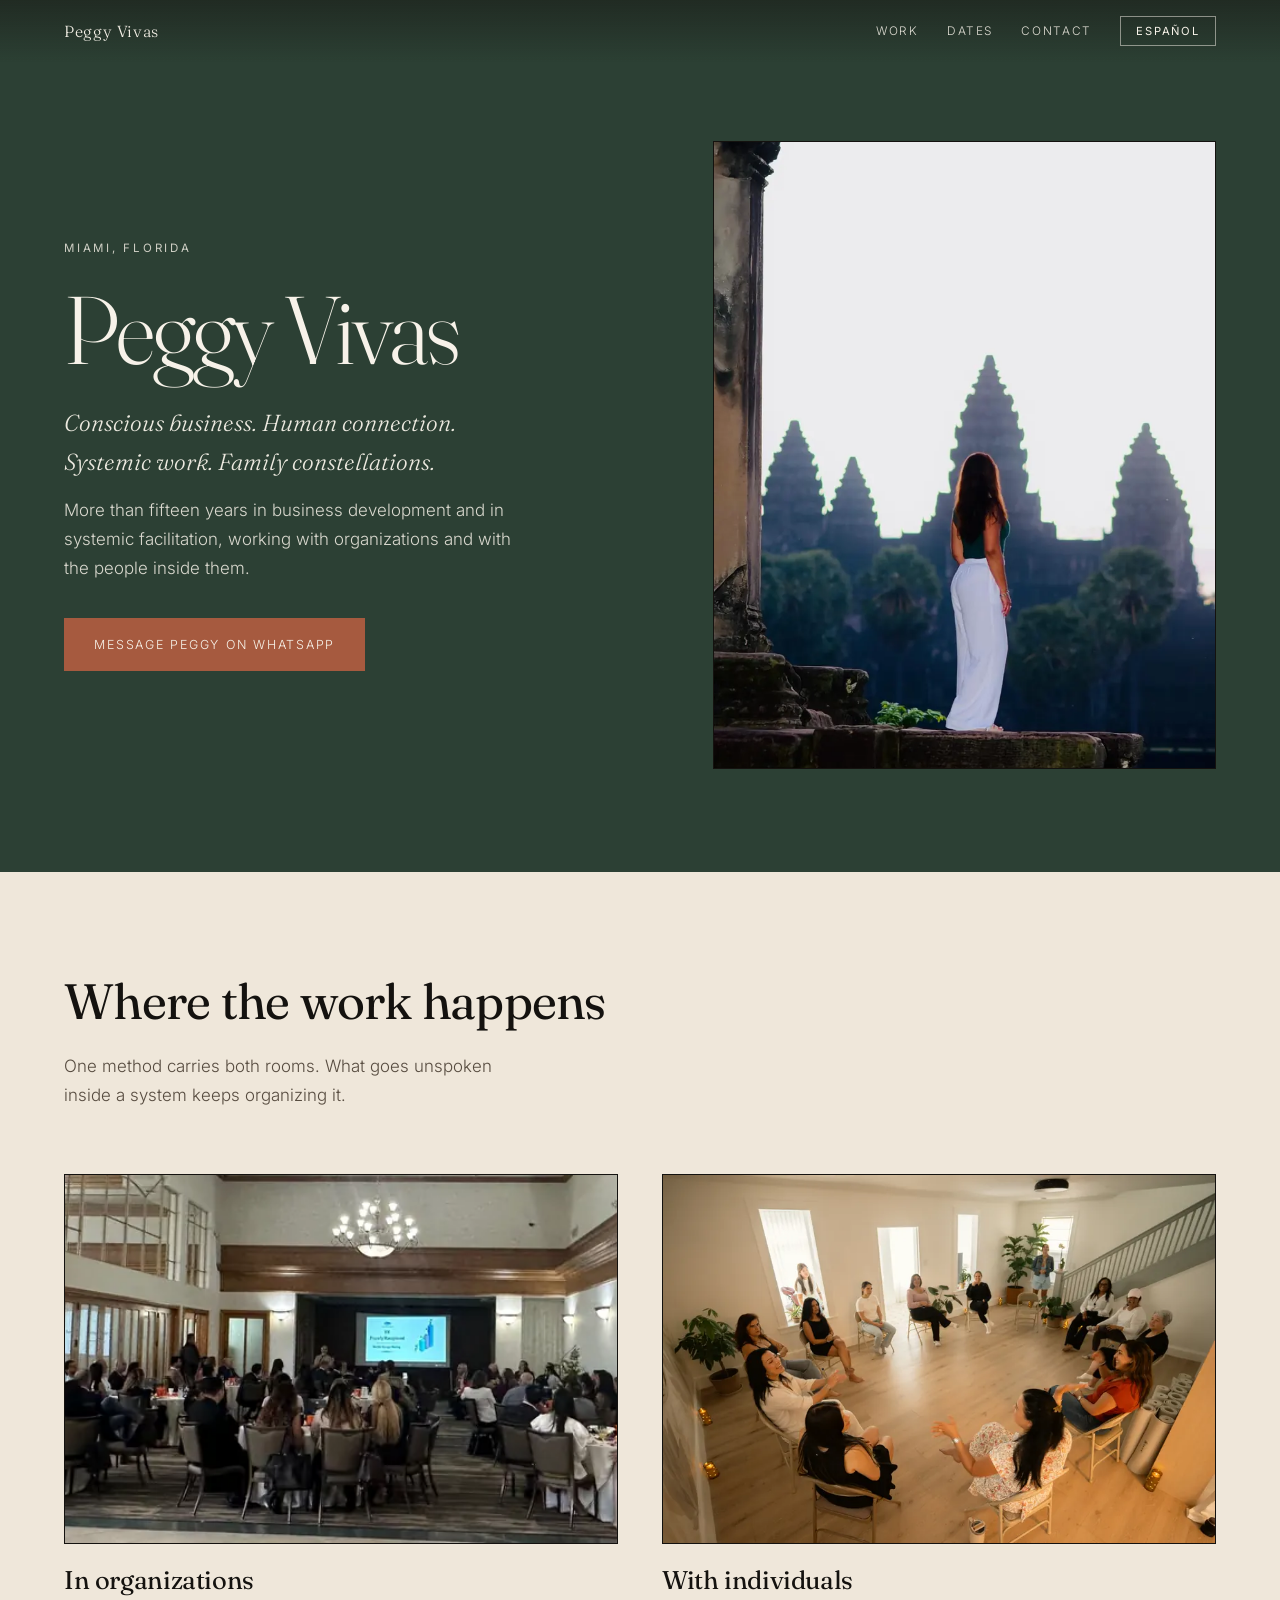
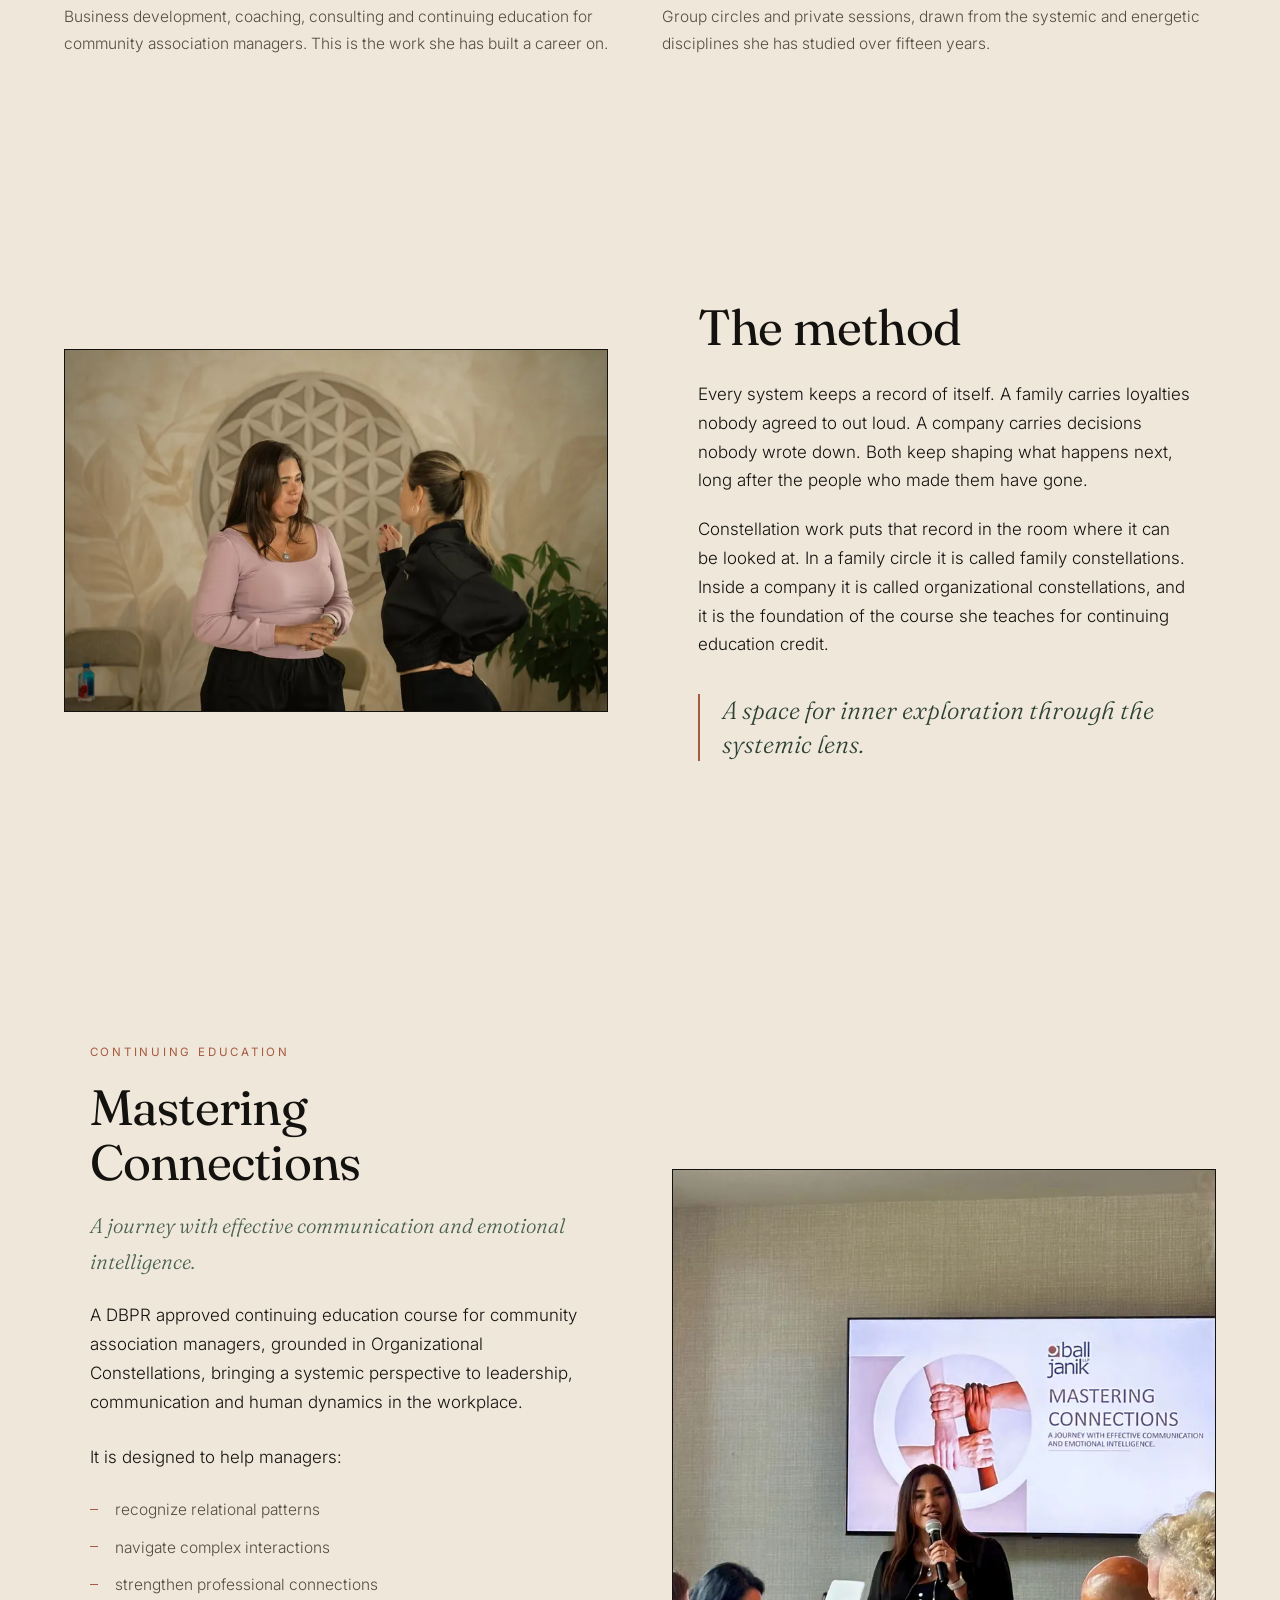
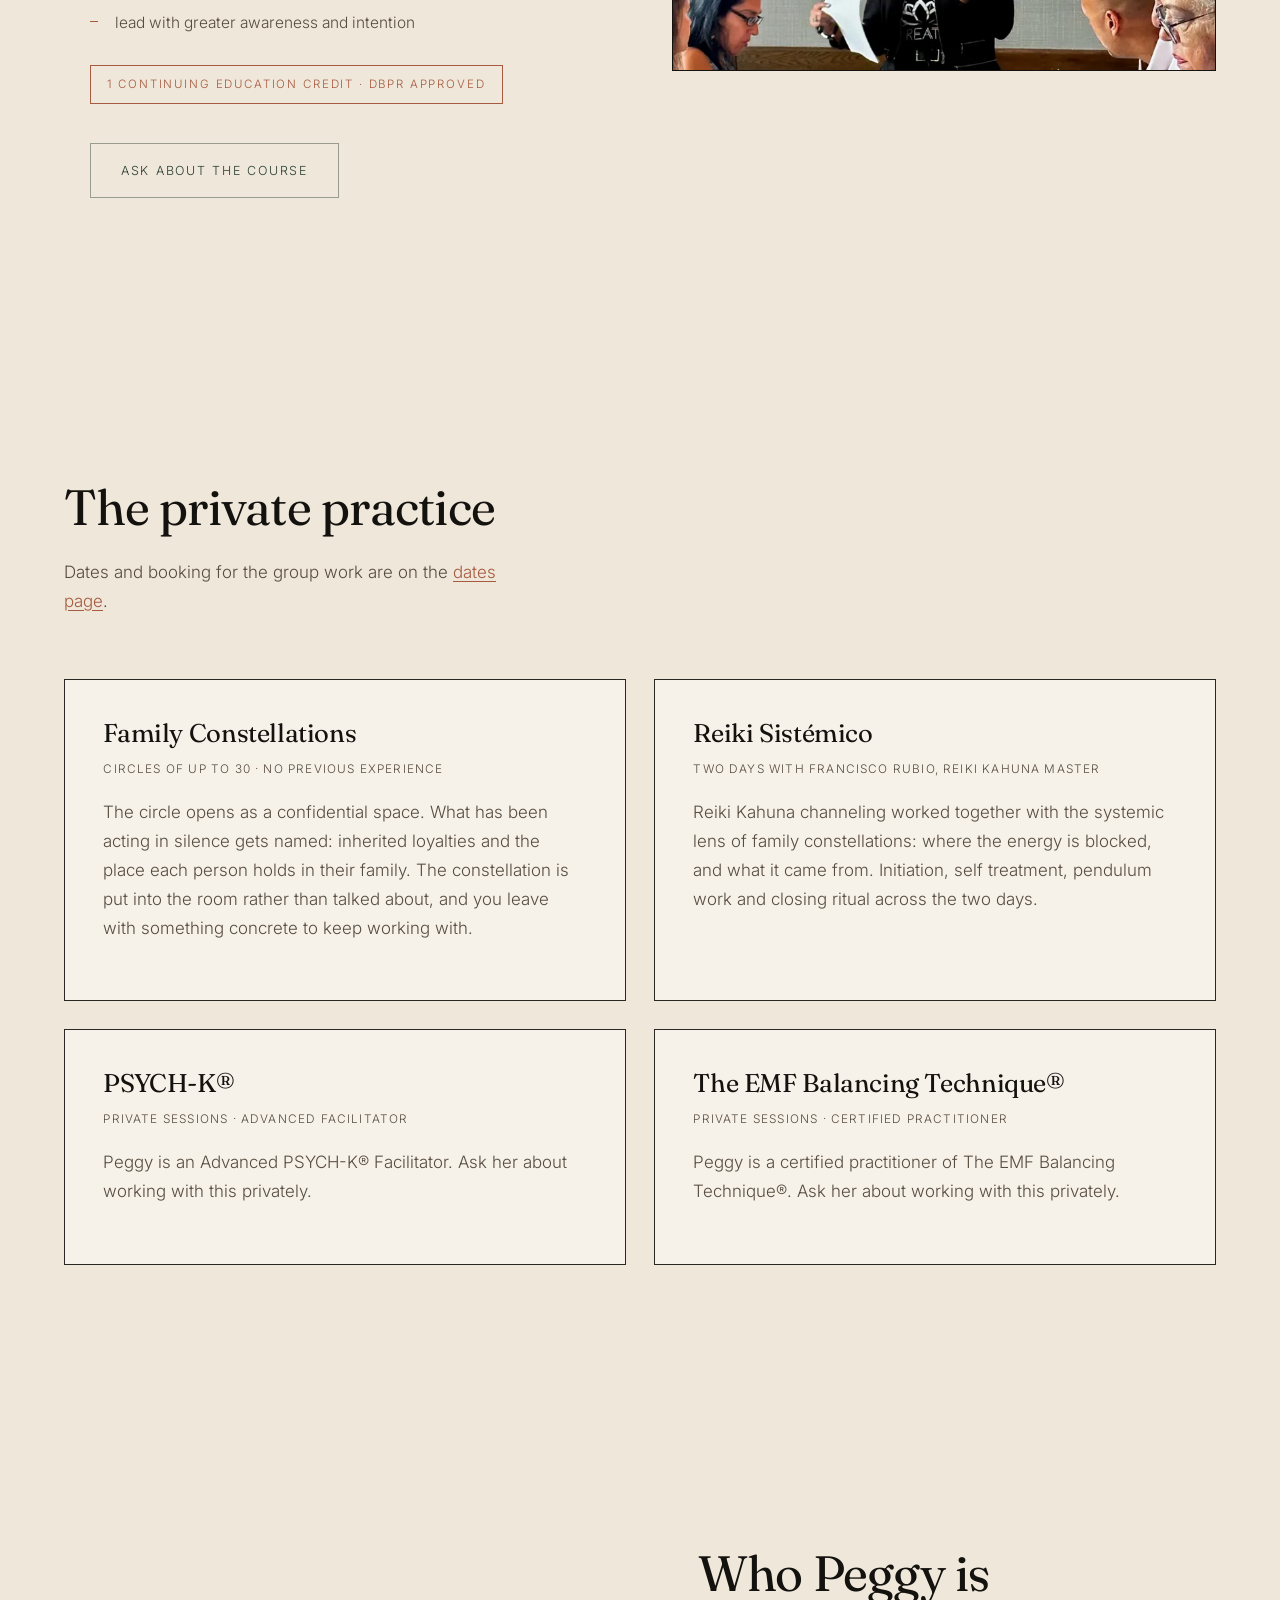
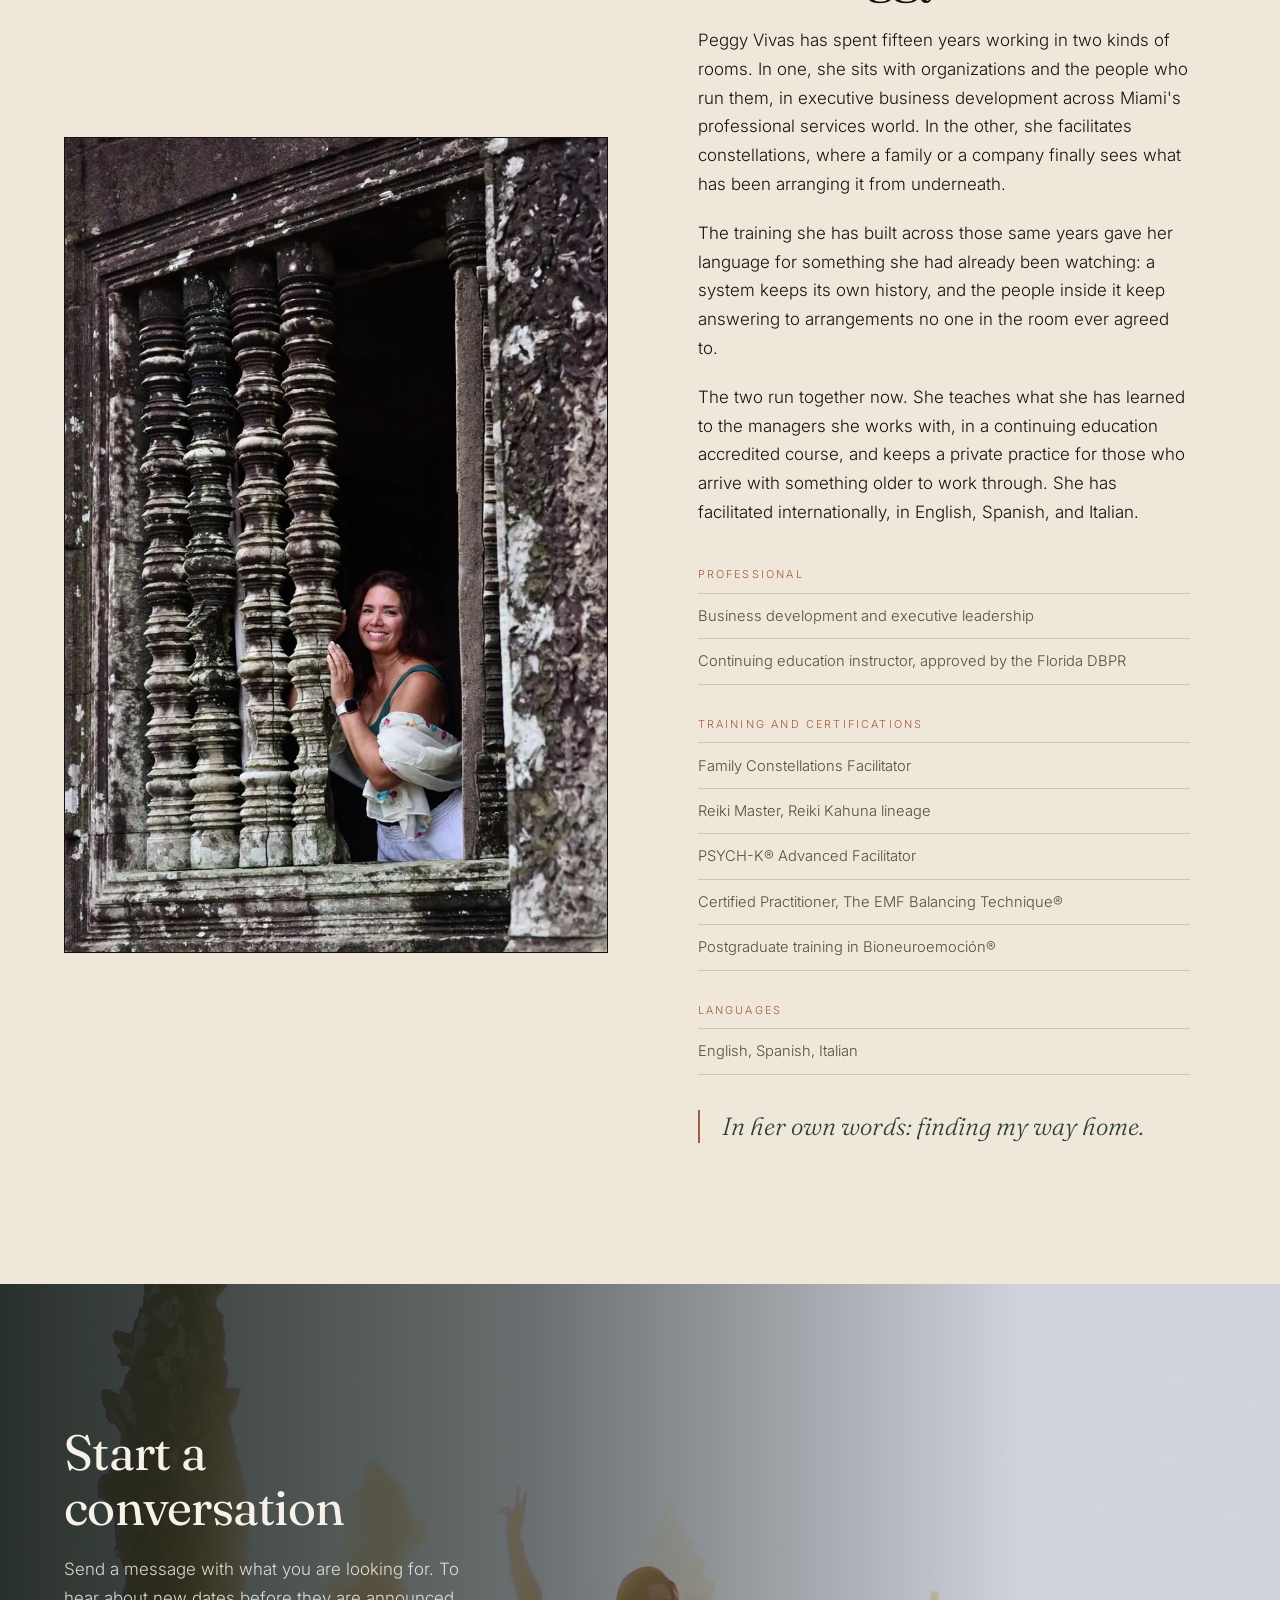
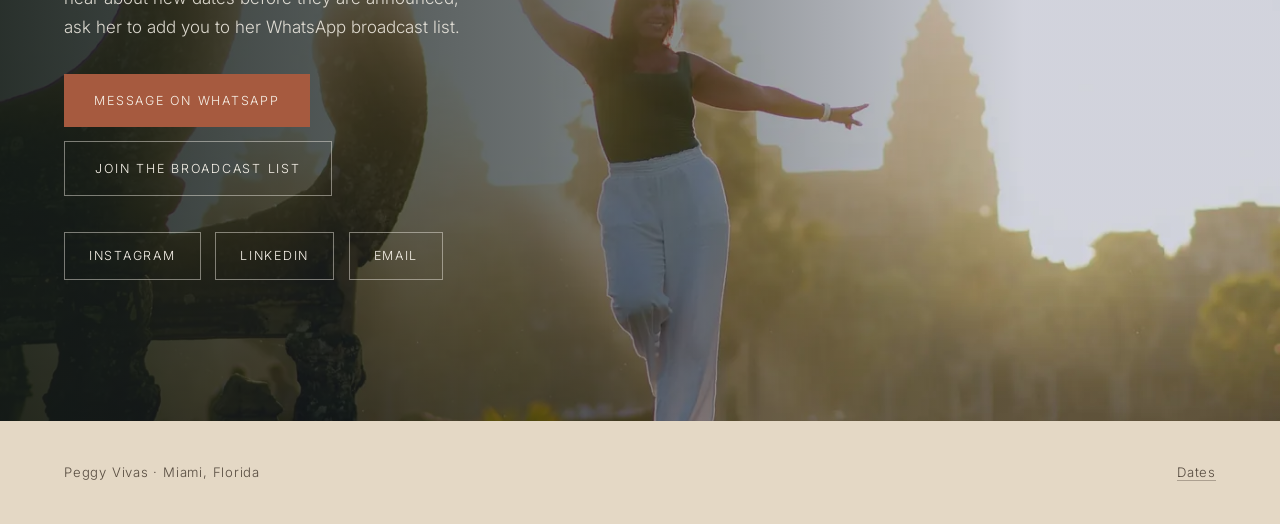
==== commit 8ee4f782: "Fix the phone layout and stop repeating photographs Every framed photo crops to 3:2 under 620px, so " ====
--- a/index.html
+++ b/index.html
@@ -23,7 +23,7 @@
   <a class="topbar__name" href="#top">Peggy Vivas</a>
   <nav class="topbar__nav">
     <a href="#work"><span lang="en">Work</span><span lang="es">Trabajo</span></a>
-    <a class="nav-key" href="events.html"><span lang="en">Dates</span><span lang="es">Fechas</span></a>
+    <a class="nav-key" href="/events"><span lang="en">Dates</span><span lang="es">Fechas</span></a>
     <a href="#contact"><span lang="en">Contact</span><span lang="es">Contacto</span></a>
     <button class="langtoggle" id="langtoggle" type="button" aria-live="polite">
       <span lang="en">Español</span><span lang="es">English</span>
@@ -36,8 +36,8 @@
 <!-- ── Hero ───────────────────────────────────────────── -->
 <section class="hero" id="top">
   <picture class="hero__media">
-    <source type="image/webp" srcset="assets/img/hero-800.webp" sizes="(min-width: 900px) 44vw, 100vw">
-    <img src="assets/img/hero-800.jpg" alt="Peggy Vivas standing before the towers of Angkor Wat at dawn" width="1138" height="1600" fetchpriority="high">
+    <source type="image/webp" srcset="assets/img/hero-800.webp 800w, assets/img/hero-1138.webp 1138w" sizes="(min-width: 900px) 44vw, 100vw">
+    <img src="assets/img/hero-800.jpg" srcset="assets/img/hero-800.jpg 800w, assets/img/hero-1138.jpg 1138w" sizes="(min-width: 900px) 44vw, 100vw" alt="Peggy Vivas standing before the towers of Angkor Wat at dawn" width="1138" height="1600" fetchpriority="high">
   </picture>
   <div class="hero__body">
     <p class="eyebrow">Miami, Florida</p>
@@ -72,18 +72,18 @@
   <div class="sides">
     <article class="side side--room reveal">
       <picture class="frame">
-        <source type="image/webp" srcset="assets/img/speaking-800.webp 800w, assets/img/speaking-1400.webp 1400w" sizes="(min-width: 760px) 46vw, 100vw">
-        <img src="assets/img/speaking-800.jpg" alt="Peggy presenting Mastering Connections to a seated audience" width="1665" height="1536" loading="lazy">
+        <source type="image/webp" srcset="assets/img/venue-800.webp 800w, assets/img/venue-1400.webp 1400w" sizes="(min-width: 760px) 46vw, 100vw">
+        <img src="assets/img/venue-800.jpg" alt="A room of professionals at round tables during a presentation" width="2048" height="846" loading="lazy">
       </picture>
       <h3><span lang="en">In organizations</span><span lang="es">En las organizaciones</span></h3>
       <p><span lang="en">Business development, coaching, consulting and continuing education for community association managers. This is the work she has built a career on.</span>
          <span lang="es">Desarrollo de negocios, coaching, consultoría y educación continua para community association managers. Sobre este trabajo construyó su carrera.</span></p>
     </article>
 
-    <article class="side side--road reveal">
+    <article class="side side--circle reveal">
       <picture class="frame">
-        <source type="image/webp" srcset="assets/img/road-800.webp 800w, assets/img/road-1400.webp 1400w" sizes="(min-width: 760px) 46vw, 100vw">
-        <img src="assets/img/road-800.jpg" alt="Peggy with both arms open in the golden morning light" width="1968" height="2944" loading="lazy">
+        <source type="image/webp" srcset="assets/img/circle-800.webp 800w, assets/img/circle-1400.webp 1400w" sizes="(min-width: 760px) 46vw, 100vw">
+        <img src="assets/img/circle-800.jpg" alt="A group seated in a circle during a session at Magia 33" width="7008" height="4672" loading="lazy">
       </picture>
       <h3><span lang="en">With individuals</span><span lang="es">Con las personas</span></h3>
       <p><span lang="en">Group circles and private sessions, drawn from the systemic and energetic disciplines she has studied over fifteen years.</span>
@@ -94,10 +94,10 @@
 
 <!-- ── The method ─────────────────────────────────────── -->
 <section class="split reveal" id="how">
-  <div class="split__media">
+  <div class="split__media split__media--talk">
     <picture class="frame">
-      <source type="image/webp" srcset="assets/img/reach-800.webp 800w, assets/img/reach-1400.webp 1400w, assets/img/reach-2000.webp 2000w" sizes="(min-width: 900px) 46vw, 100vw">
-      <img src="assets/img/reach-1400.jpg" alt="Peggy seated on stone, one arm raised toward the morning sun" width="2944" height="1968" loading="lazy">
+      <source type="image/webp" srcset="assets/img/talk-800.webp 800w, assets/img/talk-1400.webp 1400w, assets/img/talk-2000.webp 2000w" sizes="(min-width: 900px) 46vw, 100vw">
+      <img src="assets/img/talk-1400.jpg" alt="Two women in conversation in front of a flower of life mural" width="7008" height="4672" loading="lazy">
     </picture>
   </div>
   <div class="split__text">
@@ -115,7 +115,7 @@
 
 <!-- ── Mastering Connections ──────────────────────────── -->
 <section class="split split--reverse reveal" id="classes">
-  <div class="split__media">
+  <div class="split__media split__media--speaking">
     <picture class="frame">
       <source type="image/webp" srcset="assets/img/speaking-800.webp 800w, assets/img/speaking-1400.webp 1400w" sizes="(min-width: 900px) 46vw, 100vw">
       <img src="assets/img/speaking-1400.jpg" alt="Peggy presenting Mastering Connections" width="1665" height="1536" loading="lazy">
@@ -160,8 +160,8 @@
   <header class="section__head reveal">
     <h2><span lang="en">The private practice</span><span lang="es">La práctica privada</span></h2>
     <p class="section__intro">
-      <span lang="en">Dates and booking for the group work are on the <a href="events.html">dates page</a>.</span>
-      <span lang="es">Las fechas y reservas del trabajo grupal están en la <a href="events.html">página de fechas</a>.</span>
+      <span lang="en">Dates and booking for the group work are on the <a href="/events">dates page</a>.</span>
+      <span lang="es">Las fechas y reservas del trabajo grupal están en la <a href="/events">página de fechas</a>.</span>
     </p>
   </header>
 
@@ -210,7 +210,7 @@
 
 <!-- ── About ──────────────────────────────────────────── -->
 <section class="split reveal" id="about">
-  <div class="split__media">
+  <div class="split__media split__media--window">
     <picture class="frame">
       <source type="image/webp" srcset="assets/img/window-800.webp" sizes="(min-width: 900px) 44vw, 100vw">
       <img src="assets/img/window-800.jpg" alt="Peggy at a carved temple window, resting against the stone columns" width="1066" height="1600" loading="lazy">
@@ -290,7 +290,7 @@
 
 <footer class="foot">
   <p>Peggy Vivas · Miami, Florida</p>
-  <p class="foot__links"><a class="nav-key" href="events.html"><span lang="en">Dates</span><span lang="es">Fechas</span></a></p>
+  <p class="foot__links"><a class="nav-key" href="/events"><span lang="en">Dates</span><span lang="es">Fechas</span></a></p>
 </footer>
 
 <script src="app.js"></script>
--- a/styles.css
+++ b/styles.css
@@ -325,8 +325,8 @@
 .sides { display: grid; gap: clamp(1.75rem, 4vw, 2.75rem); }
 .side img { aspect-ratio: 4 / 5; object-fit: cover; transition: transform 0.6s ease; }
 .side:hover img { transform: scale(1.03); }
-.side--room img { object-position: 58% 52%; }
-.side--road img { object-position: 50% 64%; }
+.side--room img { object-position: 50% 60%; }
+.side--circle img { object-position: 50% 50%; }
 .side h3 { margin: 1.4rem 0 0.6rem; }
 .side p { color: var(--ink-soft); font-size: 0.97rem; }
 
@@ -479,6 +479,12 @@
   .band__after { margin-top: 1.2rem; }
 
   .split { gap: 1.5rem; }
+  /* one landscape shape for every framed photo, so the page does not
+     jump between tall, square and wide pictures as it scrolls */
+  .split__media img { aspect-ratio: 3 / 2; object-fit: cover; }
+  .split__media--talk img { object-position: 50% 40%; }
+  .split__media--speaking img { object-position: 50% 58%; }
+  .split__media--window img { object-position: 62% 74%; }
   .sides { gap: 1.5rem; }
   .side img { aspect-ratio: 3 / 2; }
   .side h3 { margin: 0.9rem 0 0.4rem; }
@@ -496,6 +502,10 @@
   .credit { margin-top: 1.3rem; }
 
   .closing { min-height: 0; }
+  /* the side gradient leaves the right of a narrow screen bright under
+     the text, so on a phone the whole photo is darkened evenly */
+  .closing::after { background: rgba(20, 28, 22, 0.72); }
+  .closing__media img { object-position: 62% 45%; }
   .closing__body { padding-block: 3.2rem; }
   .closing__body p { margin-bottom: 1.4rem; }
   .elsewhere { gap: 0.6rem; margin-top: 1.5rem; }
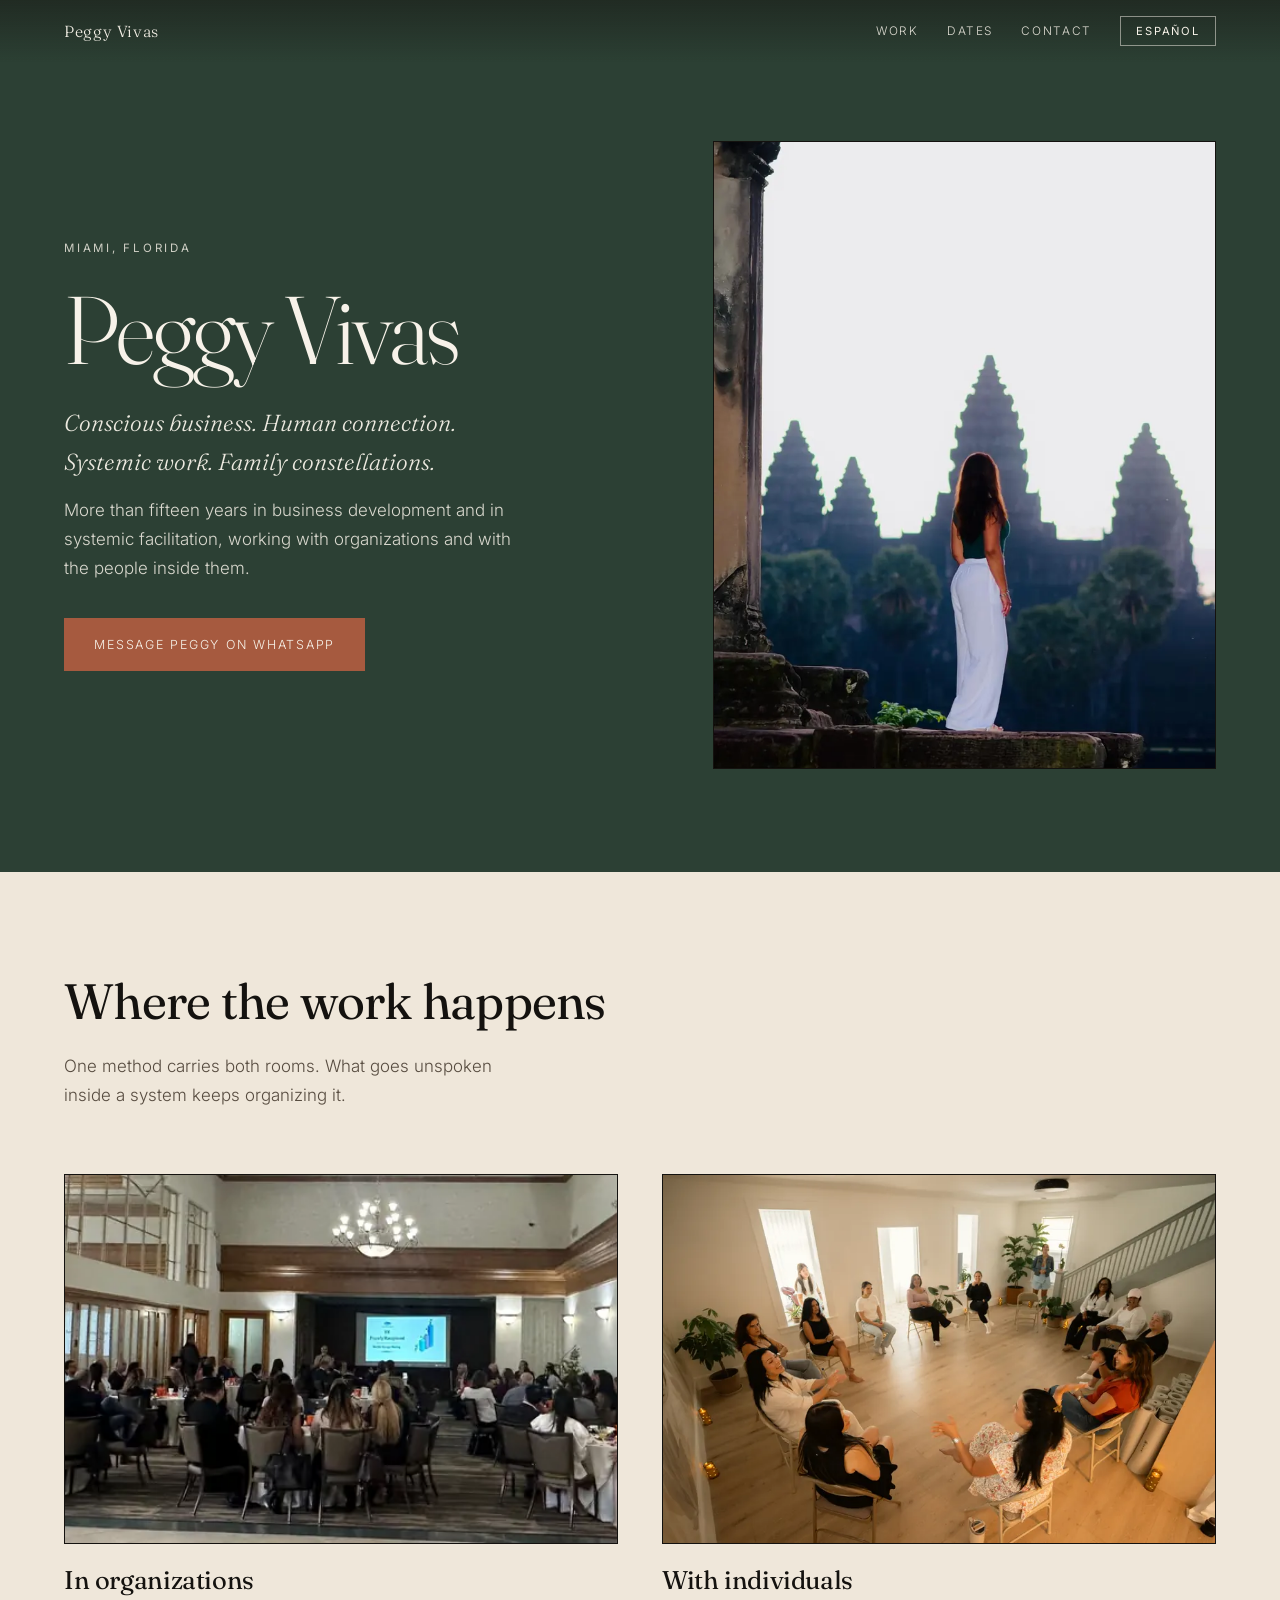
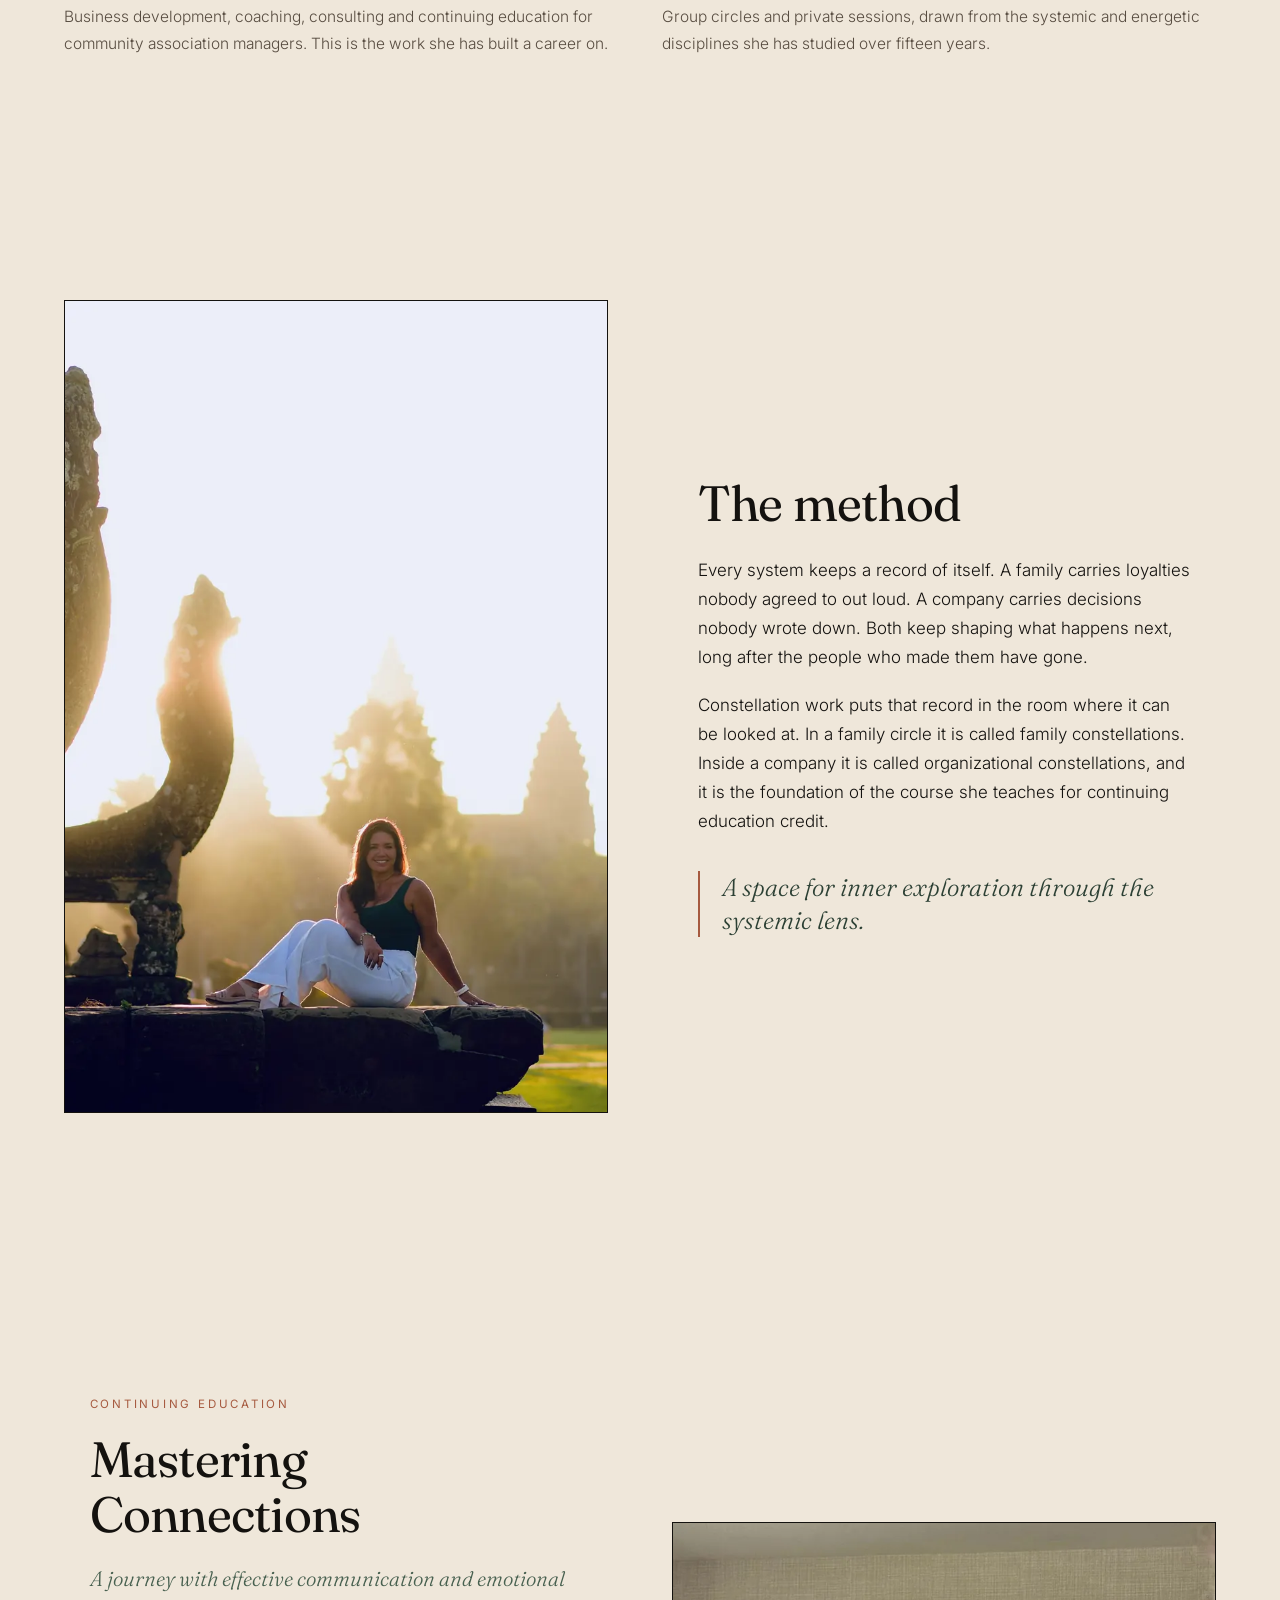
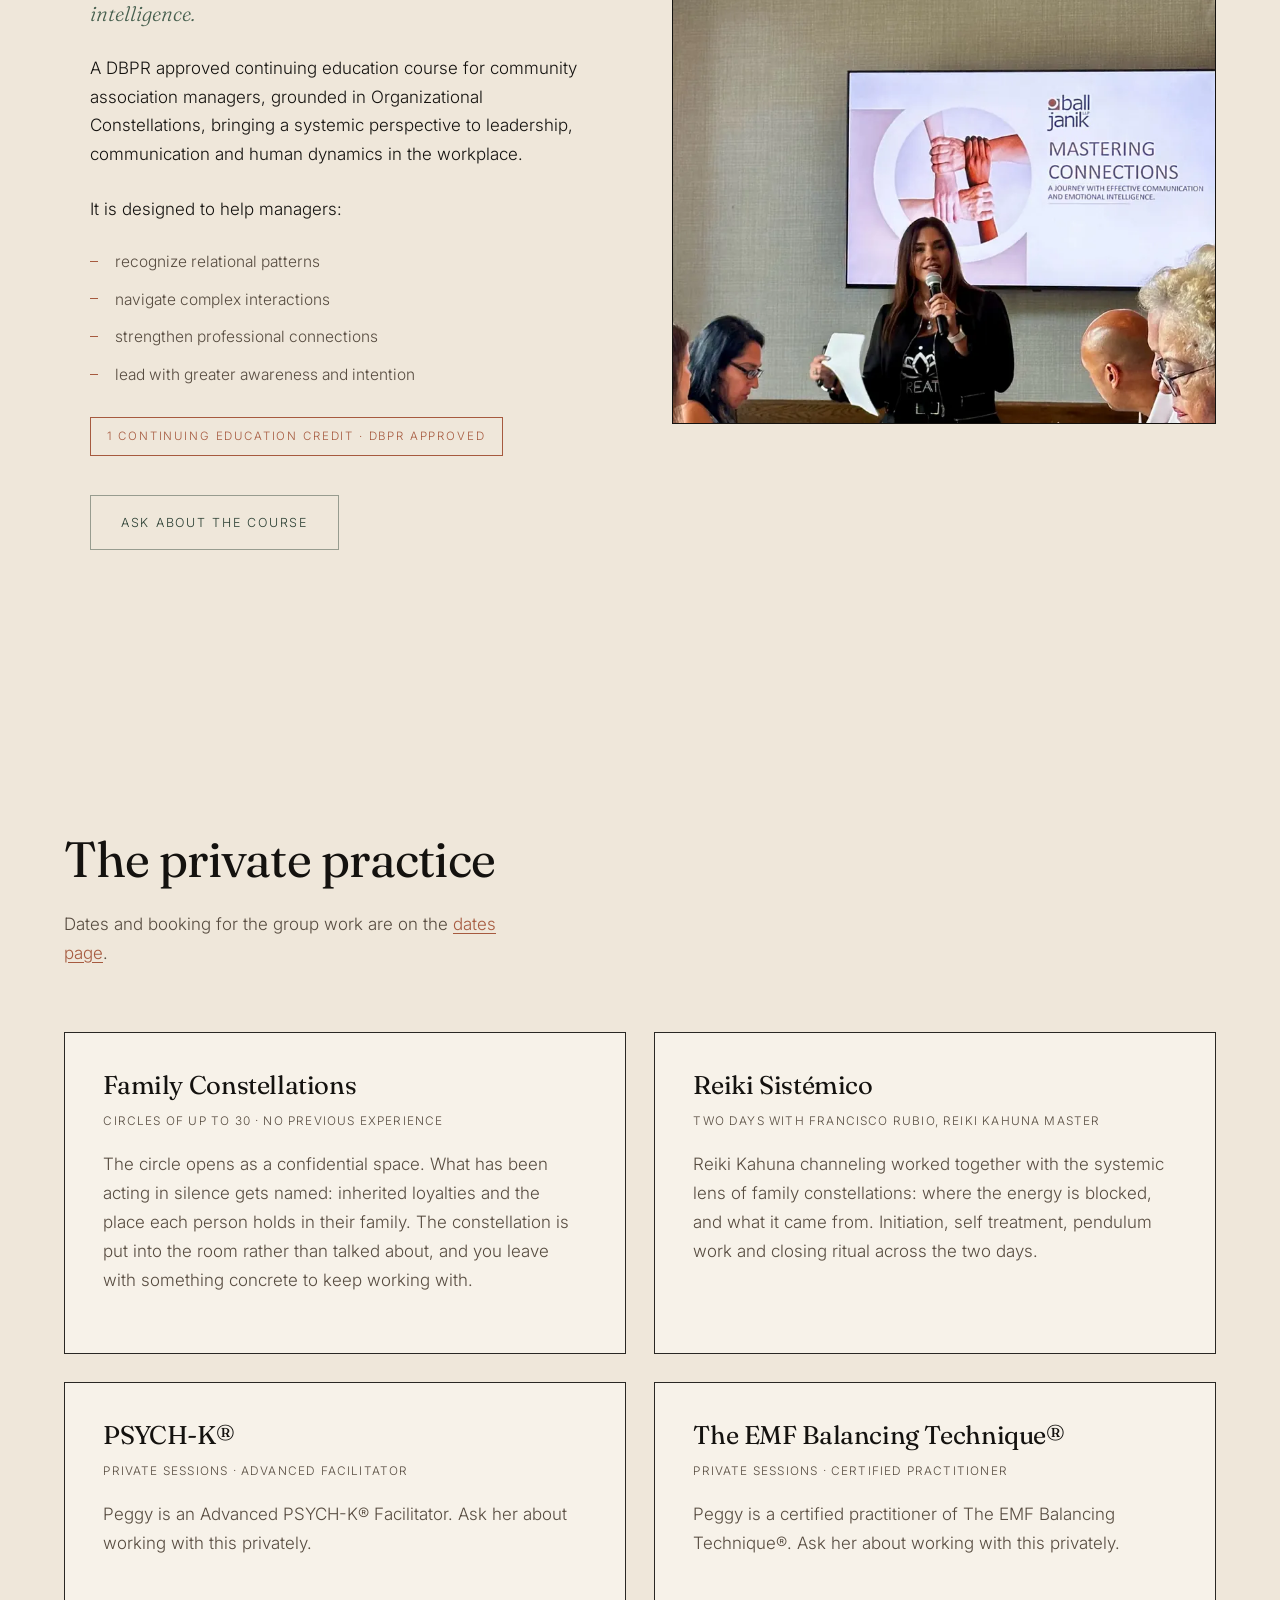
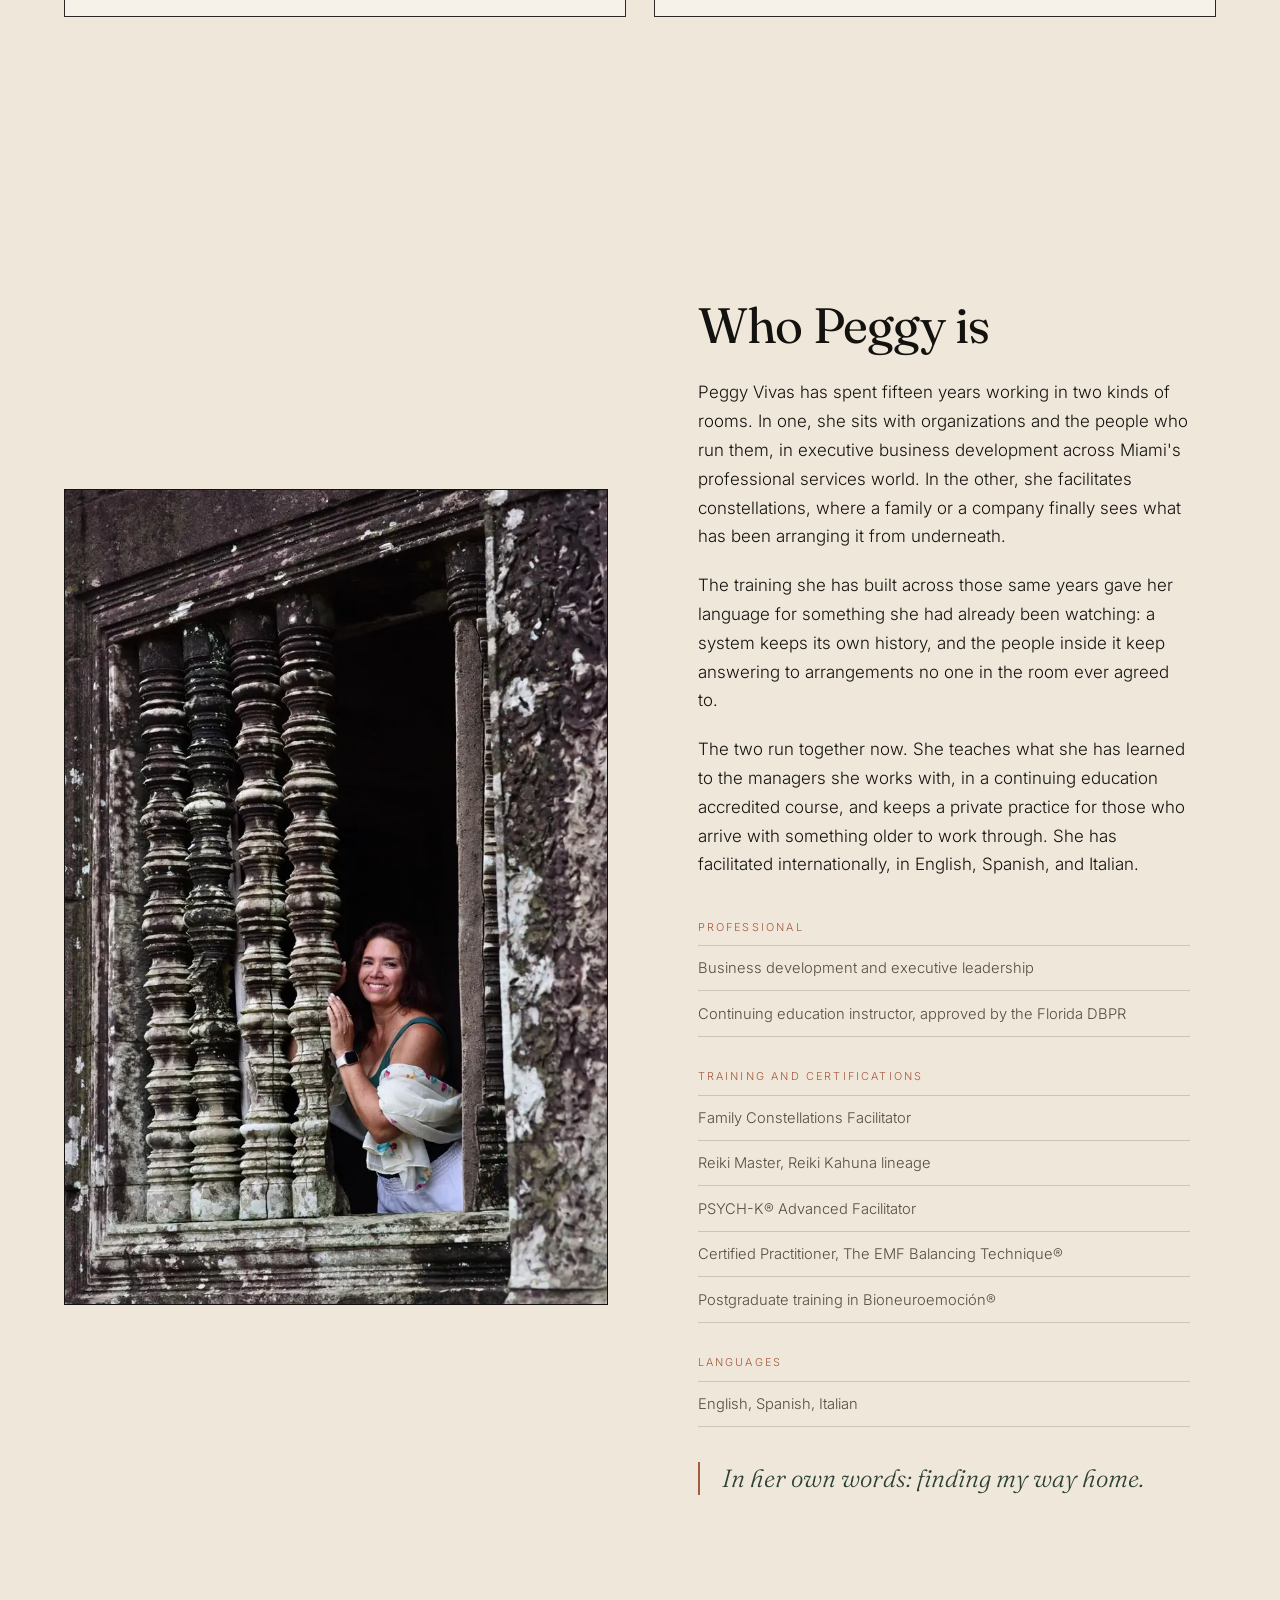
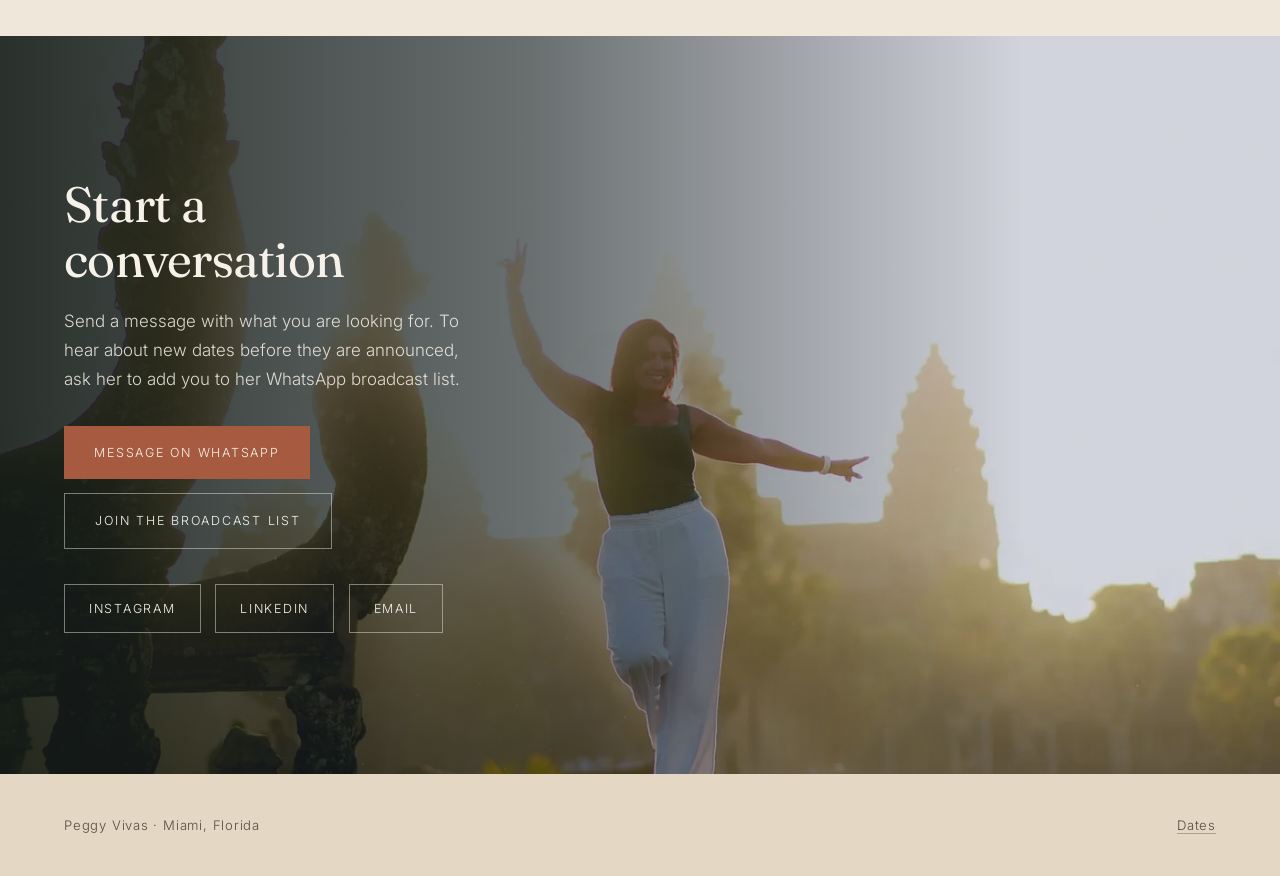
==== commit 068c9d11: "Use the dawn portrait for the method section Co-Authored-By: Claude Opus 5.5 (1M context) <noreply@a" ====
--- a/index.html
+++ b/index.html
@@ -94,10 +94,10 @@
 
 <!-- ── The method ─────────────────────────────────────── -->
 <section class="split reveal" id="how">
-  <div class="split__media split__media--talk">
+  <div class="split__media split__media--dawn">
     <picture class="frame">
-      <source type="image/webp" srcset="assets/img/talk-800.webp 800w, assets/img/talk-1400.webp 1400w, assets/img/talk-2000.webp 2000w" sizes="(min-width: 900px) 46vw, 100vw">
-      <img src="assets/img/talk-1400.jpg" alt="Two women in conversation in front of a flower of life mural" width="7008" height="4672" loading="lazy">
+      <source type="image/webp" srcset="assets/img/dawn-800.webp 800w, assets/img/dawn-1400.webp 1400w" sizes="(min-width: 900px) 46vw, 100vw">
+      <img src="assets/img/dawn-800.jpg" alt="Peggy seated on the temple stone at dawn" width="1968" height="2944" loading="lazy">
     </picture>
   </div>
   <div class="split__text">
--- a/styles.css
+++ b/styles.css
@@ -482,7 +482,7 @@
   /* one landscape shape for every framed photo, so the page does not
      jump between tall, square and wide pictures as it scrolls */
   .split__media img { aspect-ratio: 3 / 2; object-fit: cover; }
-  .split__media--talk img { object-position: 50% 40%; }
+  .split__media--dawn img { object-position: 55% 82%; }
   .split__media--speaking img { object-position: 50% 58%; }
   .split__media--window img { object-position: 62% 74%; }
   .sides { gap: 1.5rem; }
